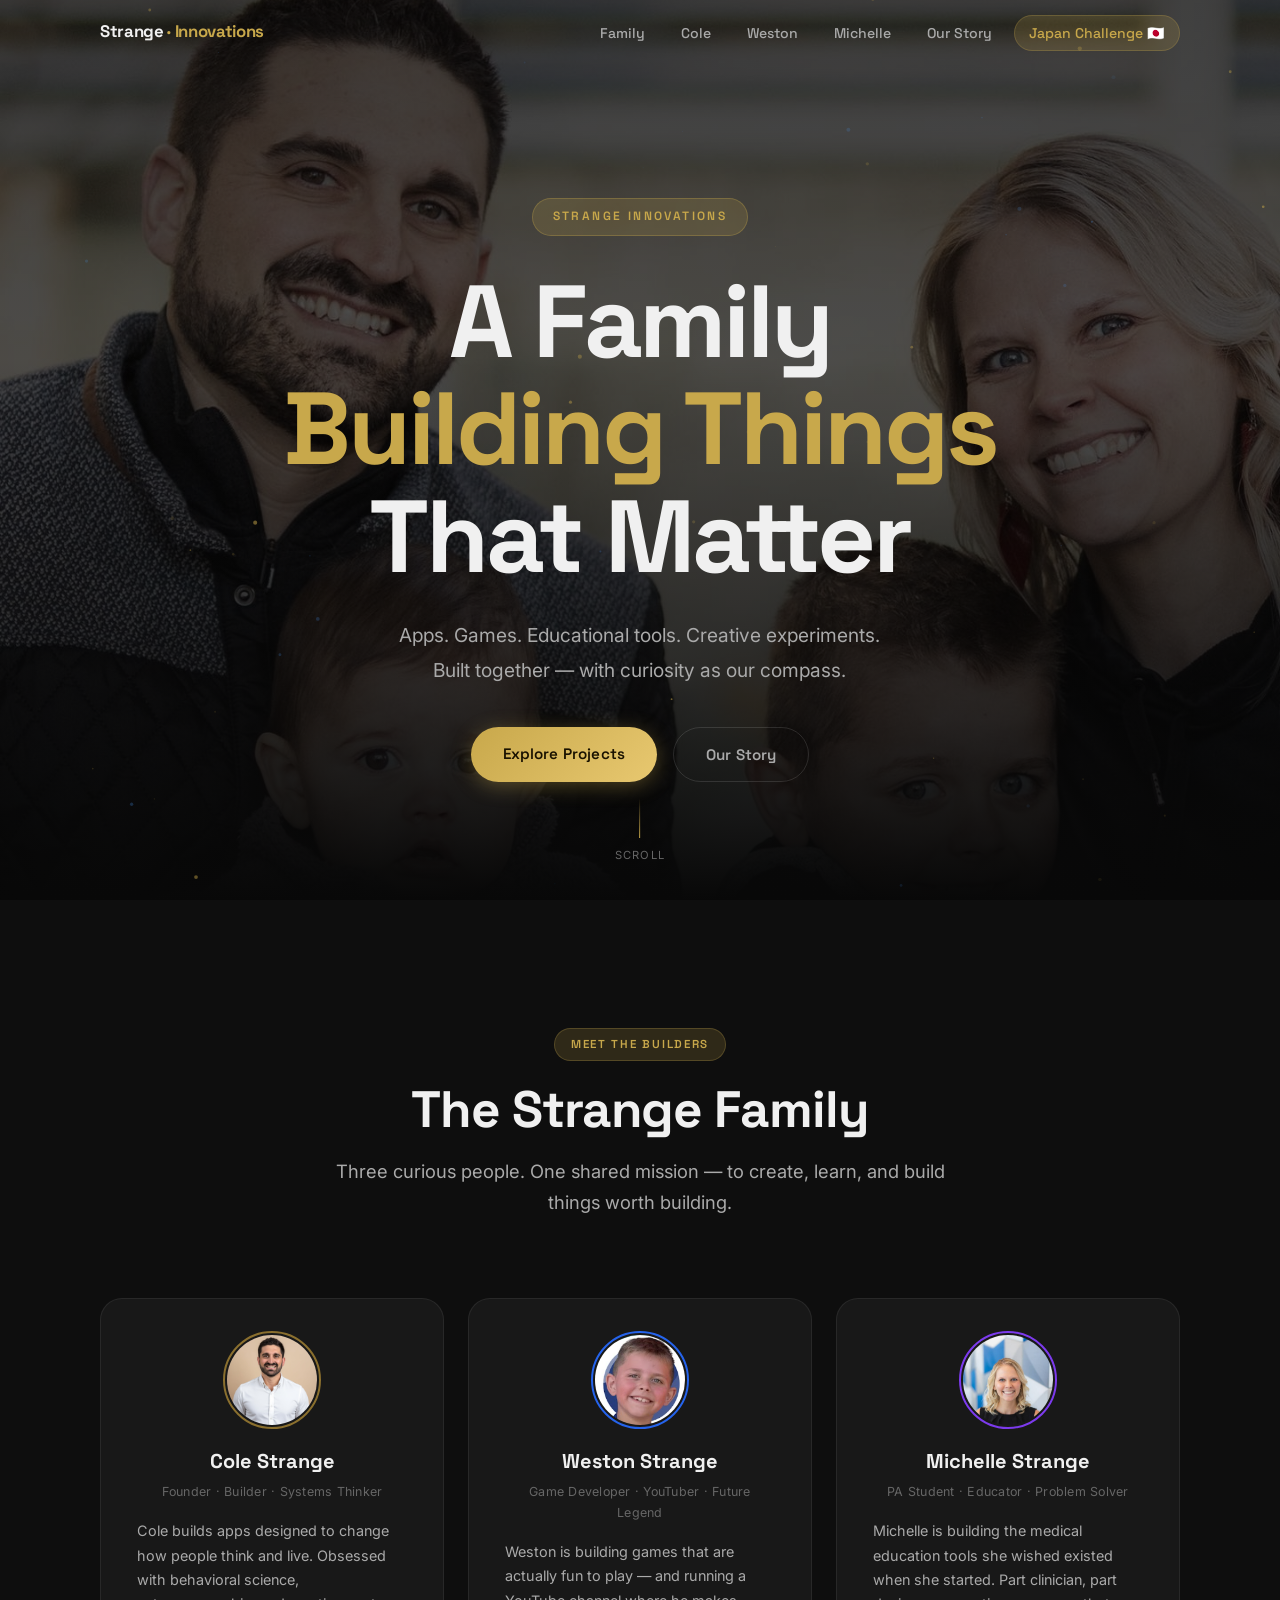
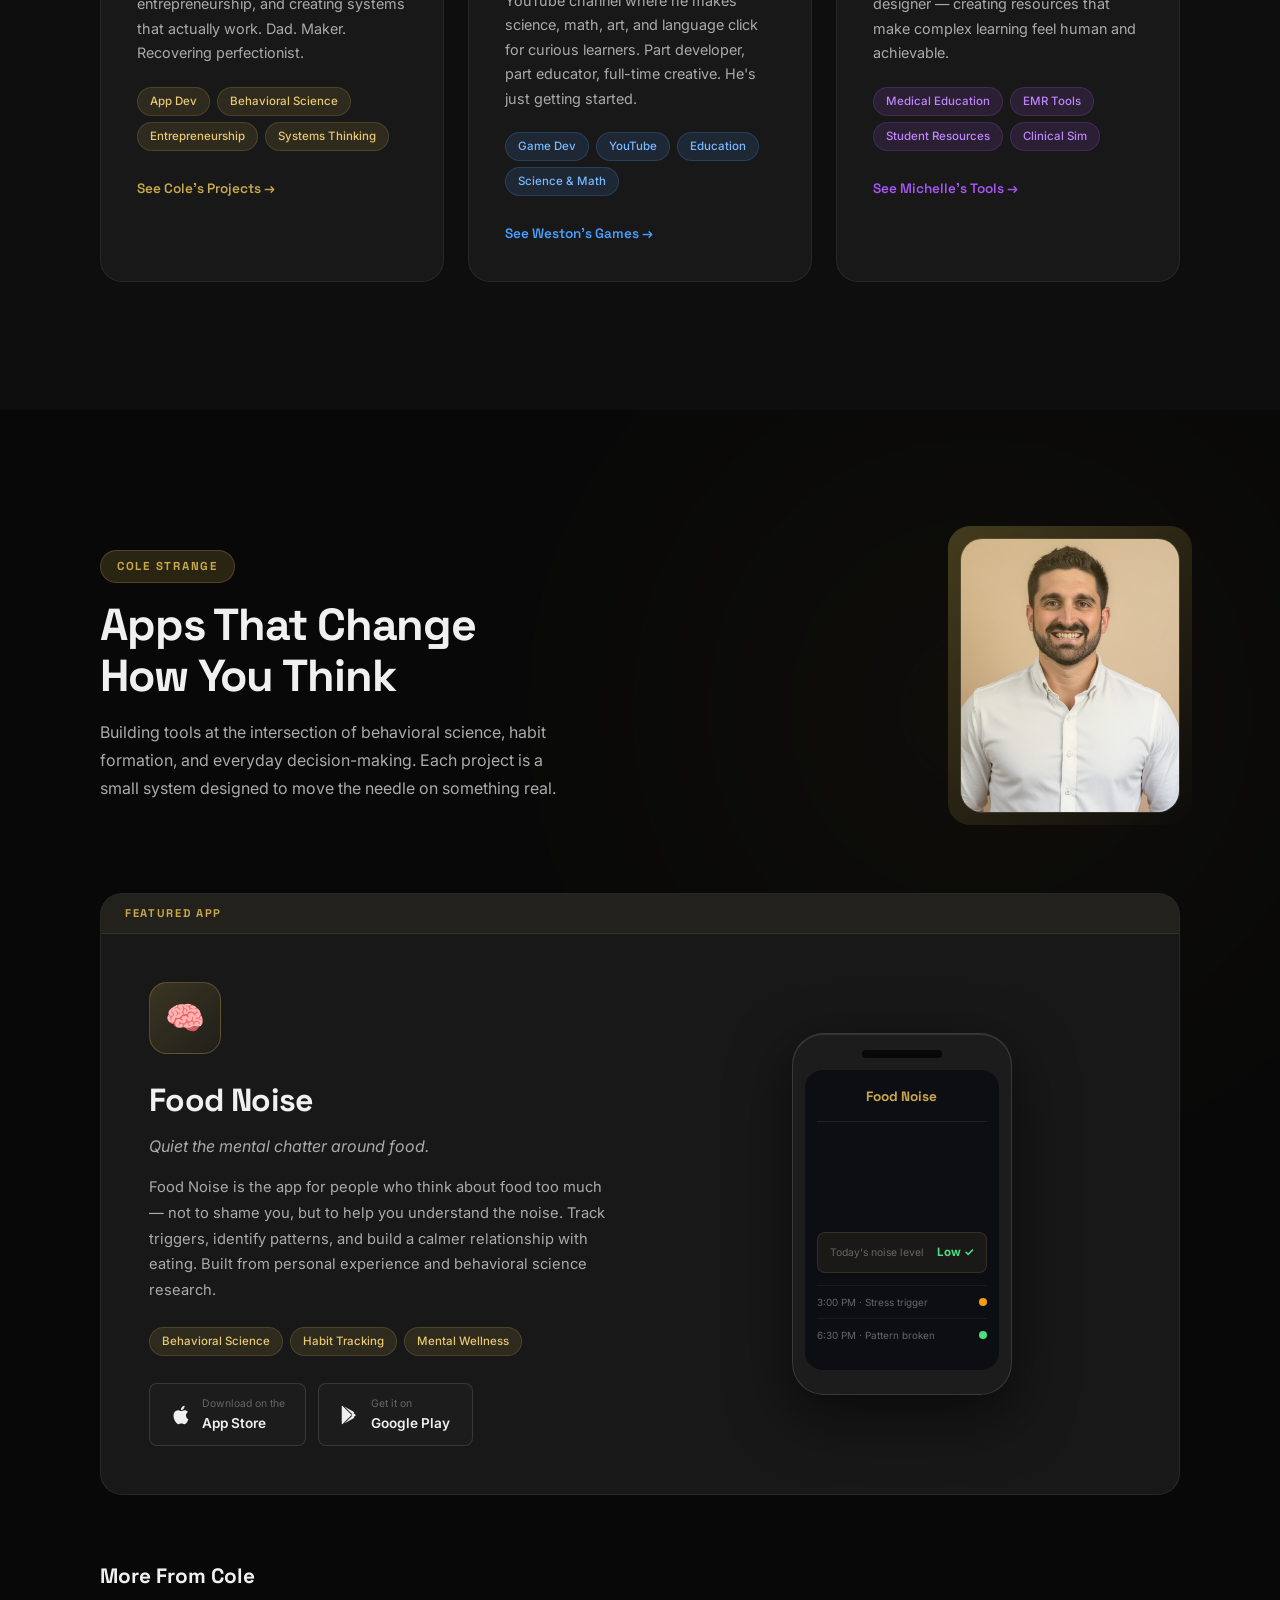
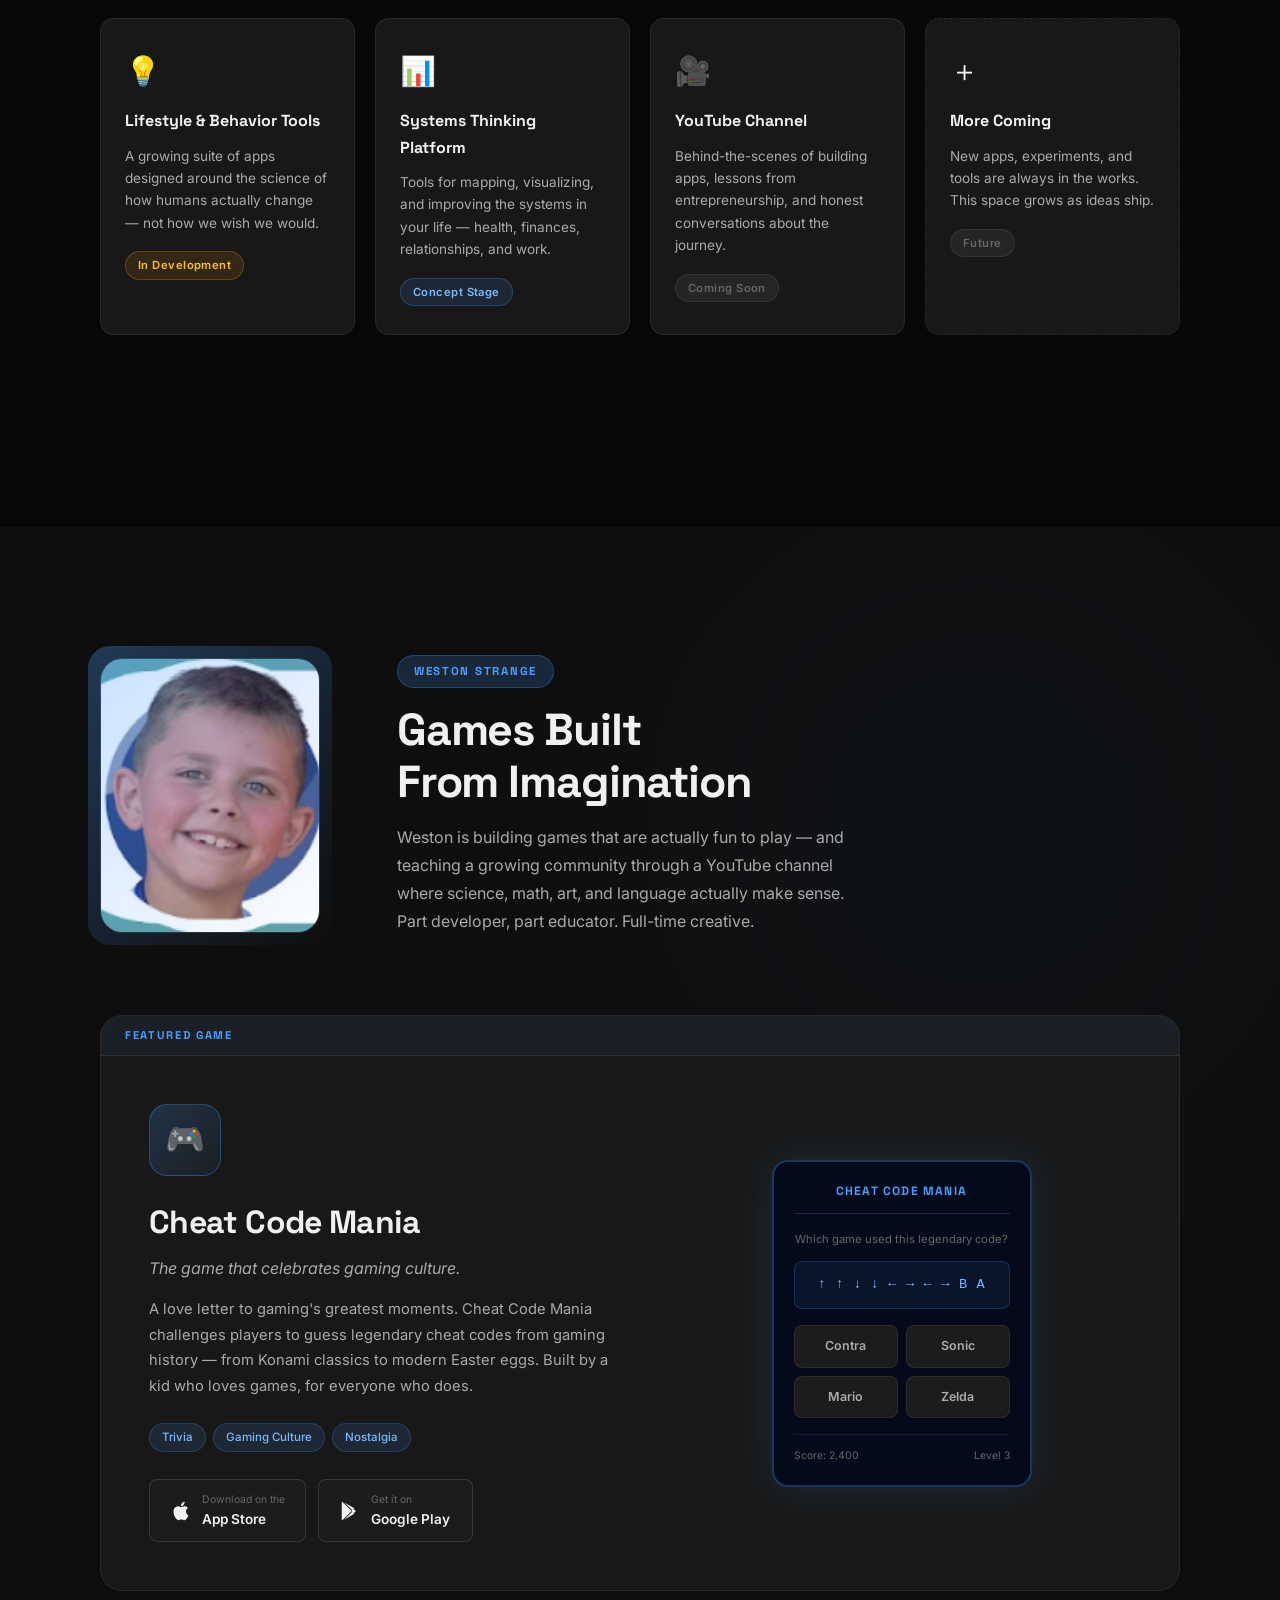
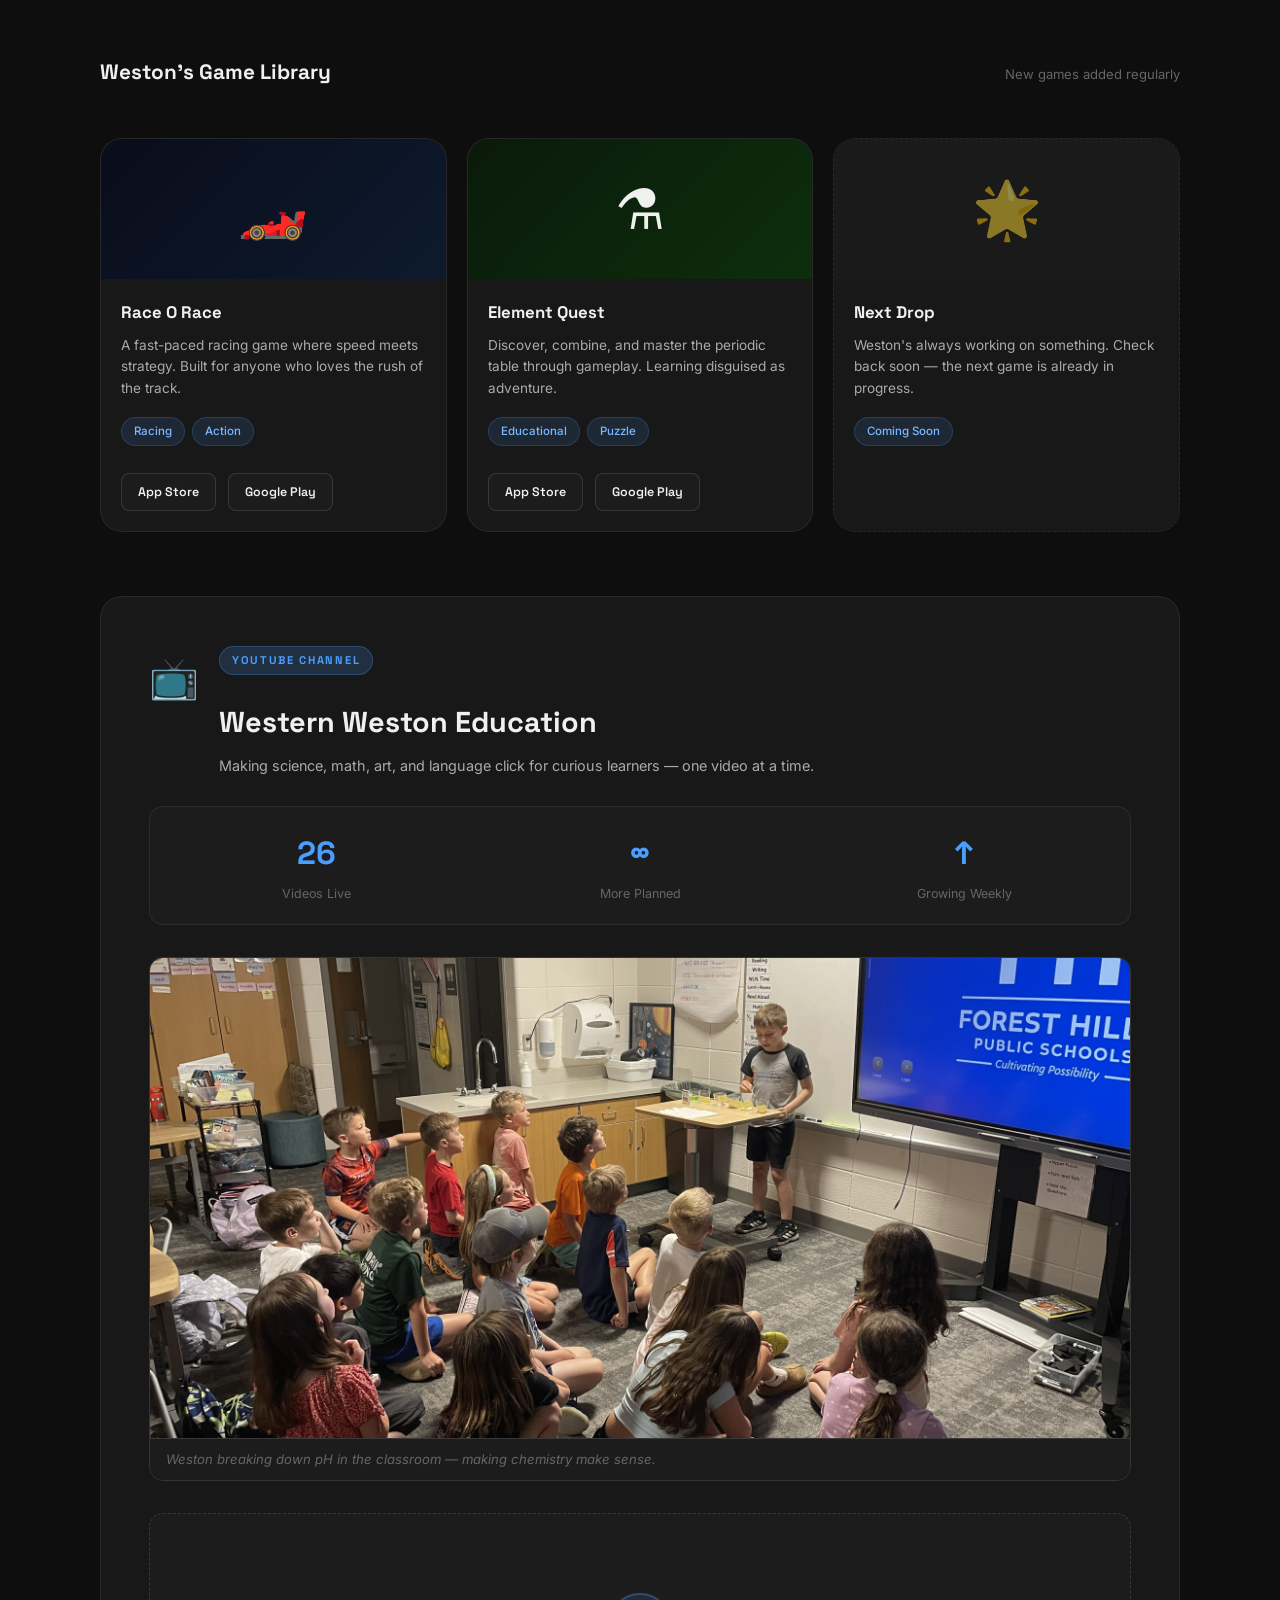
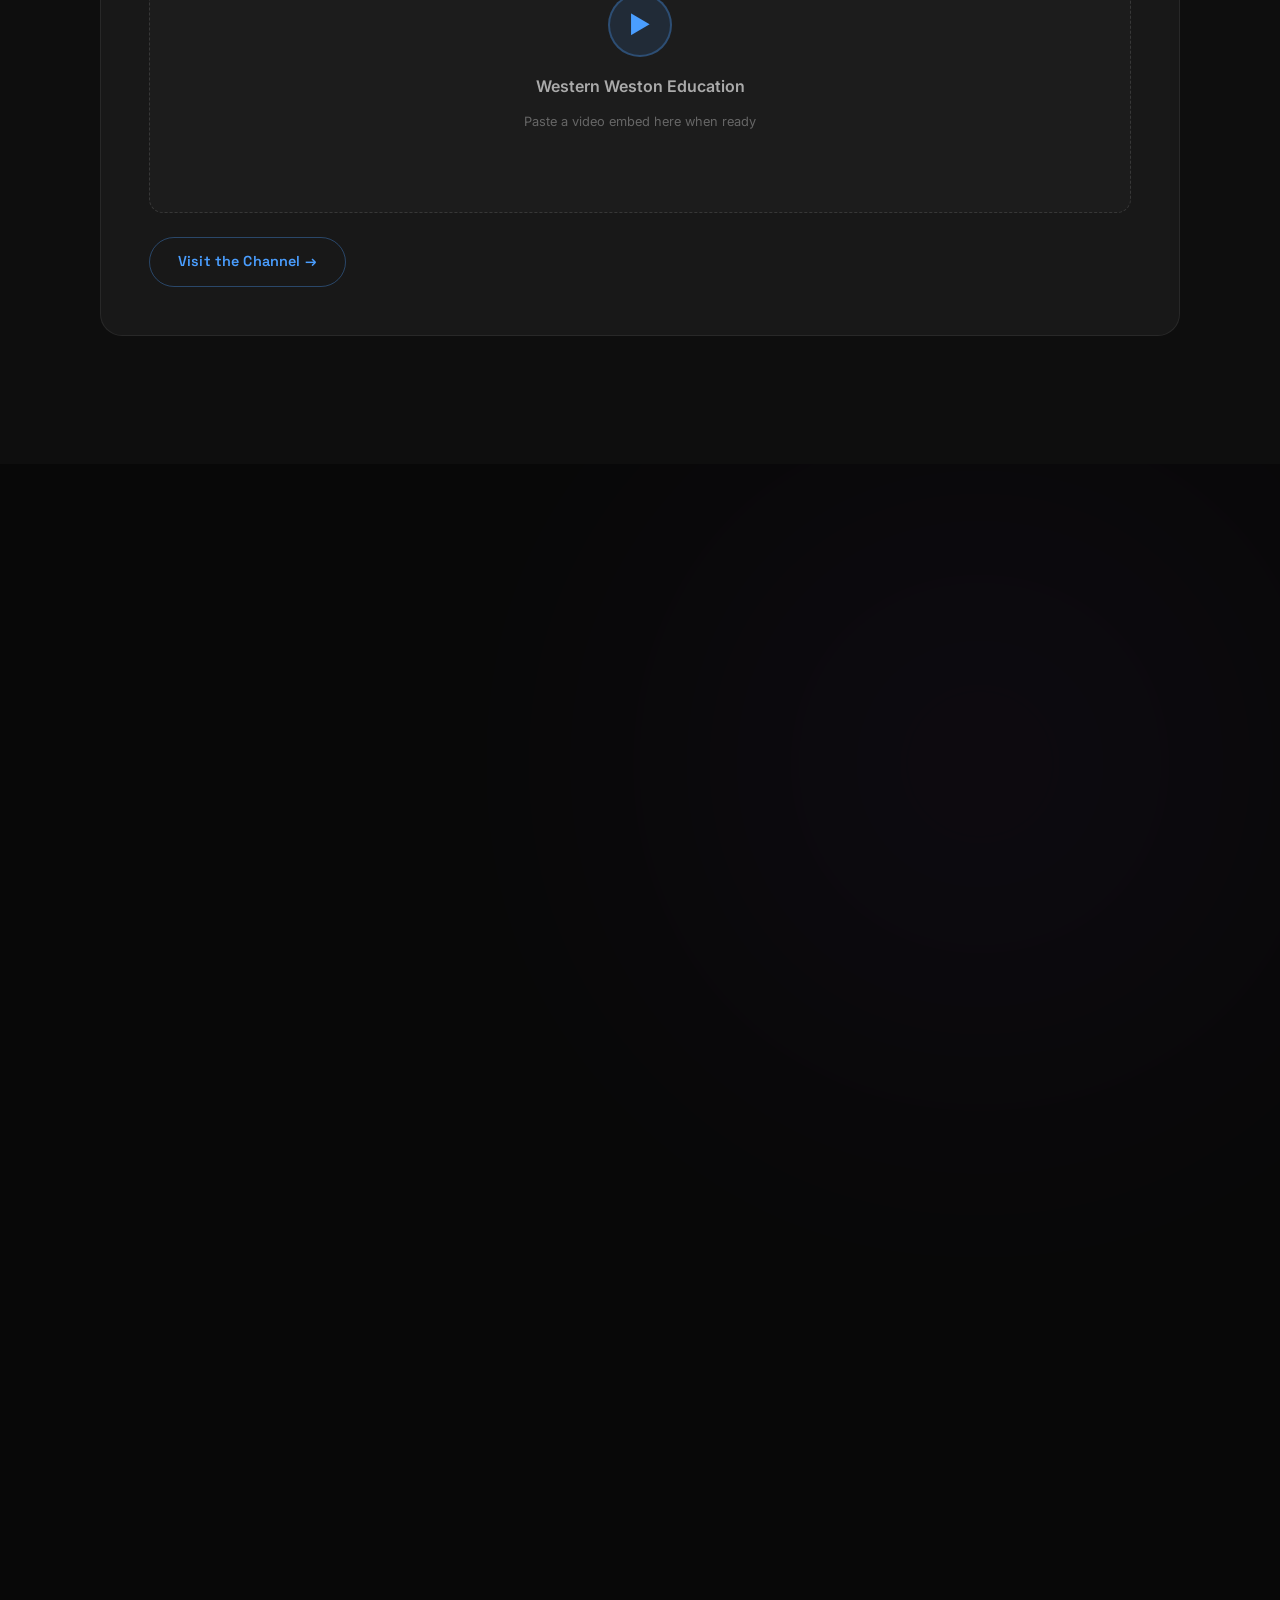
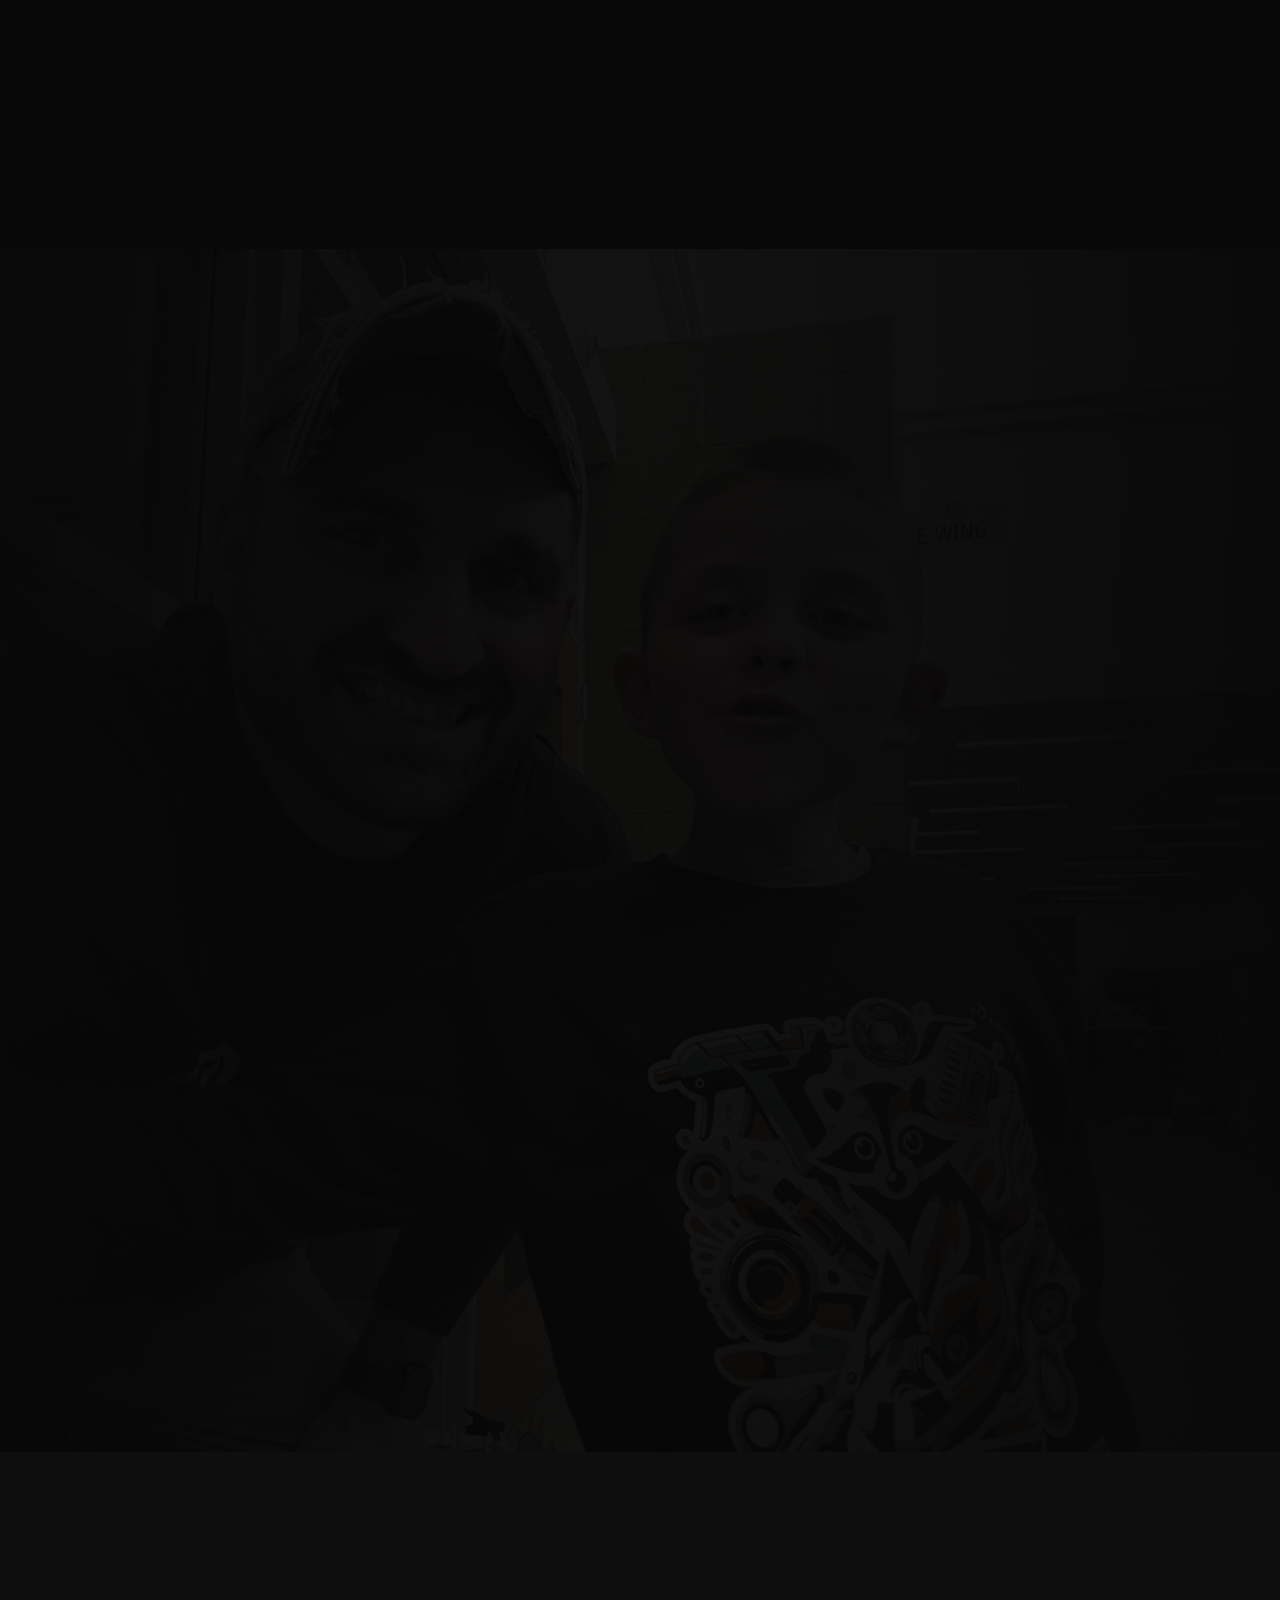
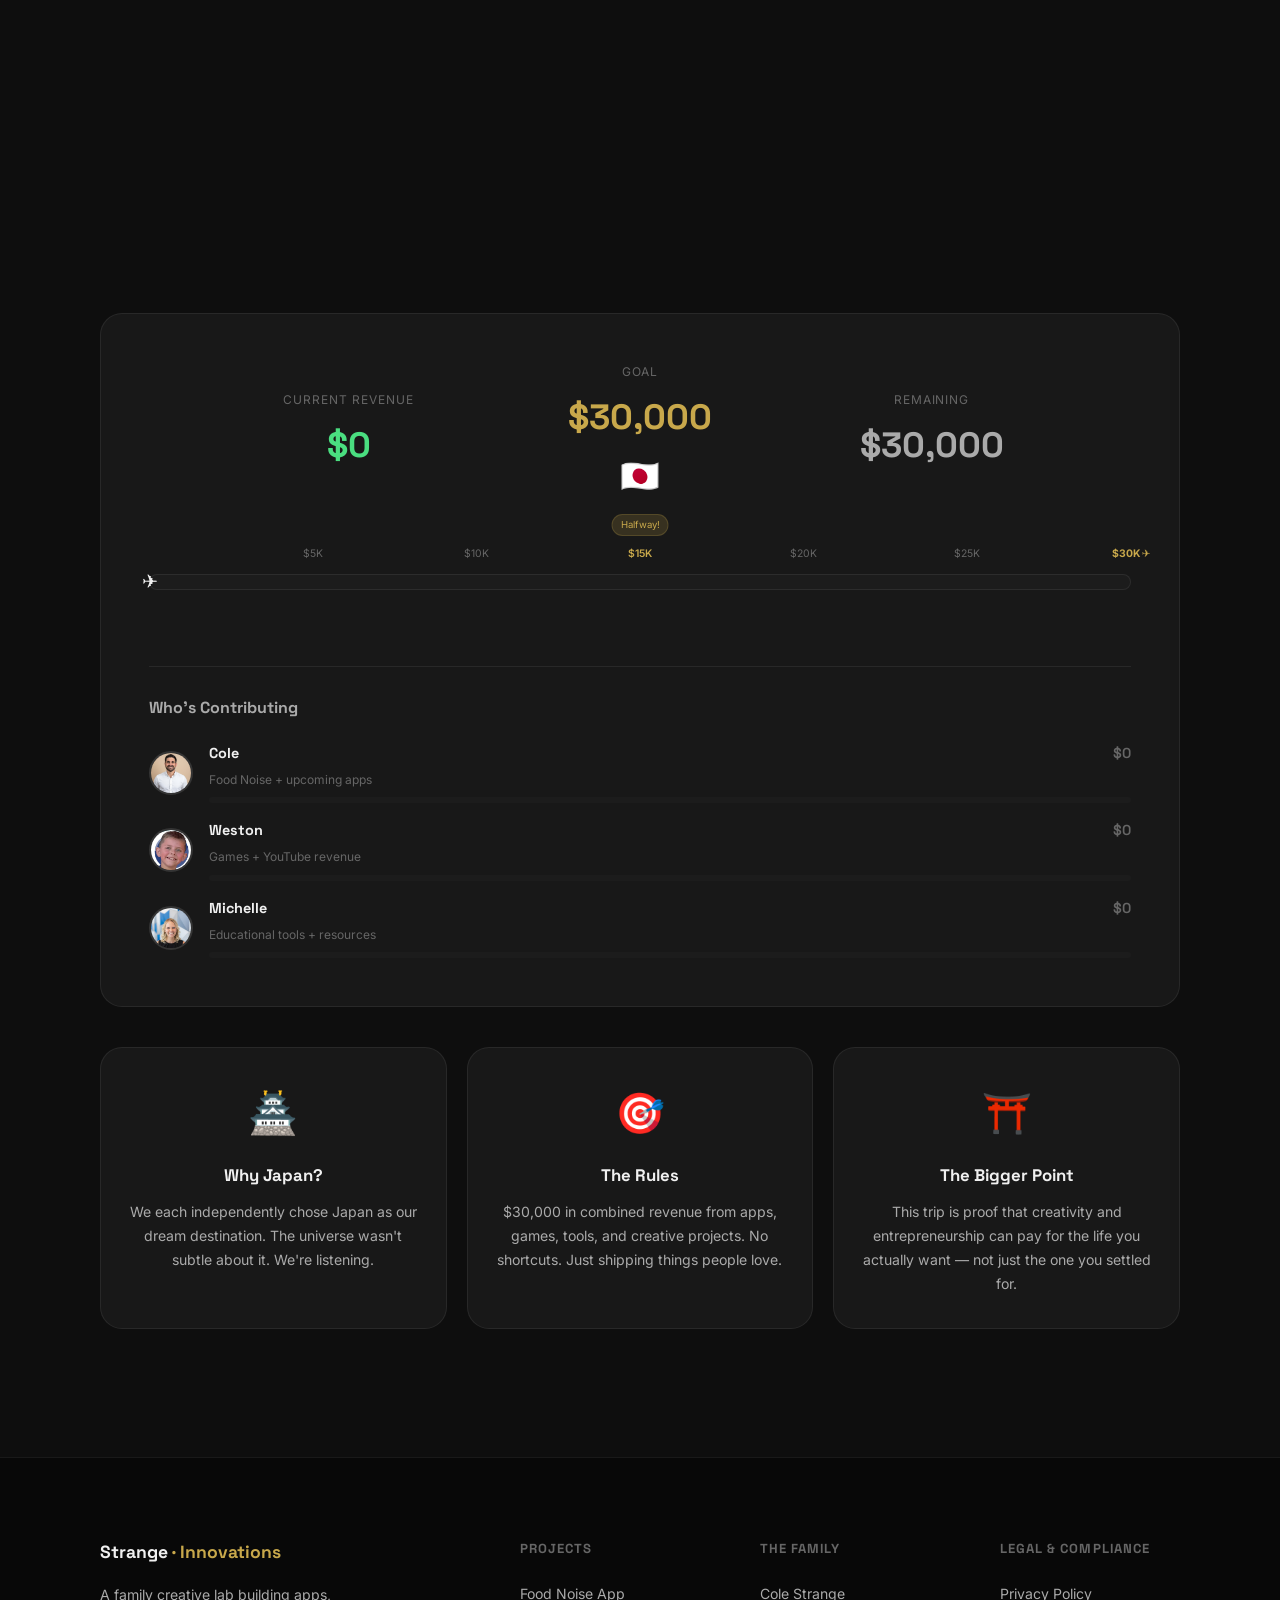
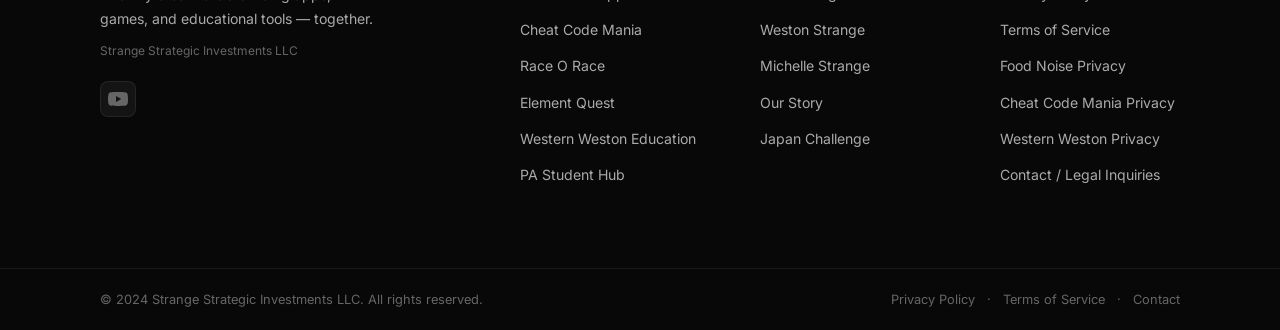
==== index.html @ c88a49dd "Initial commit - Strange Innovations website" ====
<!DOCTYPE html>
<html lang="en">
<head>
  <meta charset="UTF-8">
  <meta name="viewport" content="width=device-width, initial-scale=1.0">
  <meta name="description" content="Strange Innovations — A family creative lab building apps, games, and educational tools together. Where curiosity meets entrepreneurship.">
  <meta name="keywords" content="Strange Innovations, Strange Strategic Investments, family creative studio, Food Noise app, Cheat Code Mania, indie games, medical education">
  <meta property="og:title" content="Strange Innovations — Building Together">
  <meta property="og:description" content="A family creative lab building things that matter.">
  <meta property="og:type" content="website">
  <title>Strange Innovations — Building Together</title>
  <link rel="preconnect" href="https://fonts.googleapis.com">
  <link rel="preconnect" href="https://fonts.gstatic.com" crossorigin>
  <link href="https://fonts.googleapis.com/css2?family=Space+Grotesk:wght@300;400;500;600;700&family=Inter:wght@300;400;500;600&display=swap" rel="stylesheet">
  <link rel="stylesheet" href="css/styles.css">
</head>
<body>

  <!-- ═══════════════════════════════════ NAVIGATION ═══════════════════════════════════ -->
  <nav class="nav" id="nav">
    <div class="nav-inner">
      <a href="#" class="nav-logo">
        <span class="logo-strange">Strange</span><span class="logo-dot"> · </span><span class="logo-innovations">Innovations</span>
      </a>
      <ul class="nav-links" id="navLinks">
        <li><a href="#family">Family</a></li>
        <li><a href="#cole">Cole</a></li>
        <li><a href="#weston">Weston</a></li>
        <li><a href="#michelle">Michelle</a></li>
        <li><a href="#why">Our Story</a></li>
        <li><a href="#japan" class="nav-cta">Japan Challenge 🇯🇵</a></li>
      </ul>
      <button class="nav-hamburger" id="hamburger" aria-label="Toggle navigation">
        <span></span><span></span><span></span>
      </button>
    </div>
    <div class="nav-mobile-menu" id="mobileMenu">
      <ul>
        <li><a href="#family" class="mobile-link">The Family</a></li>
        <li><a href="#cole" class="mobile-link">Cole's Projects</a></li>
        <li><a href="#weston" class="mobile-link">Weston's Games</a></li>
        <li><a href="#michelle" class="mobile-link">Michelle's Tools</a></li>
        <li><a href="#why" class="mobile-link">Our Story</a></li>
        <li><a href="#japan" class="mobile-link mobile-link-special">Japan Challenge 🇯🇵</a></li>
      </ul>
    </div>
  </nav>

  <!-- ═══════════════════════════════════ HERO ═══════════════════════════════════ -->
  <section class="hero" id="hero">
    <canvas class="hero-canvas" id="heroCanvas"></canvas>
    <div class="hero-bg">
      <img src="Graphics/familyshot.jpg" alt="The Strange Family" class="hero-img">
      <div class="hero-overlay"></div>
    </div>
    <div class="hero-content">
      <div class="hero-badge">Strange Innovations</div>
      <h1 class="hero-headline">
        <span class="hero-line hero-line-1">A Family</span>
        <span class="hero-line hero-line-2">Building Things</span>
        <span class="hero-line hero-line-3">That Matter</span>
      </h1>
      <p class="hero-sub">
        Apps. Games. Educational tools. Creative experiments.<br>
        Built together — with curiosity as our compass.
      </p>
      <div class="hero-ctas">
        <a href="#cole" class="btn btn-gold">Explore Projects</a>
        <a href="#why" class="btn btn-ghost">Our Story</a>
      </div>
    </div>
    <div class="hero-scroll">
      <div class="scroll-line"></div>
      <span>Scroll</span>
    </div>
  </section>

  <!-- ═══════════════════════════════════ FAMILY ═══════════════════════════════════ -->
  <section class="section family-section" id="family">
    <div class="container">
      <div class="section-header reveal">
        <span class="section-tag">Meet the Builders</span>
        <h2 class="section-title">The Strange Family</h2>
        <p class="section-sub">Three curious people. One shared mission — to create, learn, and build things worth building.</p>
      </div>

      <div class="family-grid">

        <!-- Cole -->
        <div class="family-card reveal" data-accent="gold">
          <div class="family-card-glow glow-gold"></div>
          <div class="family-card-body">
            <div class="member-avatar-wrap">
              <img src="Graphics/cole_head_shot.jpeg" alt="Cole Strange" class="member-avatar">
              <div class="member-ring ring-gold"></div>
            </div>
            <h3 class="member-name">Cole Strange</h3>
            <span class="member-role">Founder · Builder · Systems Thinker</span>
            <p class="member-bio">
              Cole builds apps designed to change how people think and live. Obsessed with behavioral science,
              entrepreneurship, and creating systems that actually work. Dad. Maker. Recovering perfectionist.
            </p>
            <div class="member-tags">
              <span class="tag tag-gold">App Dev</span>
              <span class="tag tag-gold">Behavioral Science</span>
              <span class="tag tag-gold">Entrepreneurship</span>
              <span class="tag tag-gold">Systems Thinking</span>
            </div>
            <a href="#cole" class="member-link">See Cole's Projects →</a>
          </div>
        </div>

        <!-- Weston -->
        <div class="family-card reveal" data-accent="blue">
          <div class="family-card-glow glow-blue"></div>
          <div class="family-card-body">
            <div class="member-avatar-wrap">
              <img src="Graphics/Weston_head_shot.png" alt="Weston Strange" class="member-avatar">
              <div class="member-ring ring-blue"></div>
            </div>
            <h3 class="member-name">Weston Strange</h3>
            <span class="member-role">Game Developer · YouTuber · Future Legend</span>
            <p class="member-bio">
              Weston is building games that are actually fun to play — and running a YouTube channel
              where he makes science, math, art, and language click for curious learners. Part developer, part educator, full-time creative. He's just getting started.
            </p>
            <div class="member-tags">
              <span class="tag tag-blue">Game Dev</span>
              <span class="tag tag-blue">YouTube</span>
              <span class="tag tag-blue">Education</span>
              <span class="tag tag-blue">Science & Math</span>
            </div>
            <a href="#weston" class="member-link">See Weston's Games →</a>
          </div>
        </div>

        <!-- Michelle -->
        <div class="family-card reveal" data-accent="purple">
          <div class="family-card-glow glow-purple"></div>
          <div class="family-card-body">
            <div class="member-avatar-wrap">
              <img src="Graphics/michelle_headshot.jpg" alt="Michelle Strange" class="member-avatar">
              <div class="member-ring ring-purple"></div>
            </div>
            <h3 class="member-name">Michelle Strange</h3>
            <span class="member-role">PA Student · Educator · Problem Solver</span>
            <p class="member-bio">
              Michelle is building the medical education tools she wished existed when she started.
              Part clinician, part designer — creating resources that make complex learning feel human and achievable.
            </p>
            <div class="member-tags">
              <span class="tag tag-purple">Medical Education</span>
              <span class="tag tag-purple">EMR Tools</span>
              <span class="tag tag-purple">Student Resources</span>
              <span class="tag tag-purple">Clinical Sim</span>
            </div>
            <a href="#michelle" class="member-link">See Michelle's Tools →</a>
          </div>
        </div>

      </div>
    </div>
  </section>

  <!-- ═══════════════════════════════════ COLE ═══════════════════════════════════ -->
  <section class="section creator-section" id="cole">
    <div class="creator-bg-accent accent-gold"></div>
    <div class="container">

      <div class="creator-intro">
        <div class="creator-intro-text reveal">
          <span class="creator-tag ctag-gold">Cole Strange</span>
          <h2 class="creator-title">Apps That Change<br>How You Think</h2>
          <p class="creator-desc">
            Building tools at the intersection of behavioral science, habit formation, and everyday decision-making.
            Each project is a small system designed to move the needle on something real.
          </p>
        </div>
        <div class="creator-intro-photo reveal">
          <div class="creator-photo-frame frame-gold">
            <img src="Graphics/cole_head_shot.jpeg" alt="Cole Strange" class="creator-photo-img">
          </div>
        </div>
      </div>

      <!-- Featured: Food Noise -->
      <div class="featured-app reveal">
        <div class="featured-app-label label-gold">Featured App</div>
        <div class="featured-app-inner">
          <div class="featured-app-info">
            <div class="app-icon food-noise-icon">
              <span>🧠</span>
            </div>
            <h3 class="featured-app-name">Food Noise</h3>
            <p class="featured-app-tagline">Quiet the mental chatter around food.</p>
            <p class="featured-app-desc">
              Food Noise is the app for people who think about food too much — not to shame you,
              but to help you understand the noise. Track triggers, identify patterns, and build
              a calmer relationship with eating. Built from personal experience and behavioral science research.
            </p>
            <div class="featured-app-tags">
              <span class="tag tag-gold">Behavioral Science</span>
              <span class="tag tag-gold">Habit Tracking</span>
              <span class="tag tag-gold">Mental Wellness</span>
            </div>
            <div class="store-buttons">
              <a href="#" class="store-btn">
                <svg class="store-icon" viewBox="0 0 24 24" fill="currentColor"><path d="M18.71 19.5c-.83 1.24-1.71 2.45-3.05 2.47-1.34.03-1.77-.79-3.29-.79-1.53 0-2 .77-3.27.82-1.31.05-2.3-1.32-3.14-2.53C4.25 17 2.94 12.45 4.7 9.39c.87-1.52 2.43-2.48 4.12-2.51 1.28-.02 2.5.87 3.29.87.78 0 2.26-1.07 3.8-.91.65.03 2.47.26 3.64 1.98-.09.06-2.17 1.28-2.15 3.81.03 3.02 2.65 4.03 2.68 4.04-.03.07-.42 1.44-1.38 2.83M13 3.5c.73-.83 1.94-1.46 2.94-1.5.13 1.17-.34 2.35-1.04 3.19-.69.85-1.83 1.51-2.95 1.42-.15-1.15.41-2.35 1.05-3.11z"/></svg>
                <div class="store-btn-text">
                  <small>Download on the</small>
                  <strong>App Store</strong>
                </div>
              </a>
              <a href="#" class="store-btn">
                <svg class="store-icon" viewBox="0 0 24 24" fill="currentColor"><path d="M3.609 1.814L13.792 12 3.61 22.186a.996.996 0 0 1-.61-.92V2.734a1 1 0 0 1 .609-.92zm10.89 10.893l2.302 2.302-10.937 6.333 8.635-8.635zm3.199-1.303c.09.051.162.12.22.2a1 1 0 0 1 0 1.192.999.999 0 0 1-.22.2l-2.02 1.167L13.5 12l2.178-2.178 2.02 1.582zM5.864 2.658L16.8 8.99l-2.302 2.302-8.635-8.634z"/></svg>
                <div class="store-btn-text">
                  <small>Get it on</small>
                  <strong>Google Play</strong>
                </div>
              </a>
            </div>
          </div>
          <div class="featured-app-visual">
            <div class="phone-mockup">
              <div class="phone-frame">
                <div class="phone-notch"></div>
                <div class="phone-screen">
                  <div class="mock-app-header">Food Noise</div>
                  <div class="mock-chart">
                    <div class="mock-bar" style="--h:55%"></div>
                    <div class="mock-bar" style="--h:80%"></div>
                    <div class="mock-bar" style="--h:40%"></div>
                    <div class="mock-bar" style="--h:90%"></div>
                    <div class="mock-bar" style="--h:60%"></div>
                    <div class="mock-bar" style="--h:75%"></div>
                    <div class="mock-bar" style="--h:35%"></div>
                  </div>
                  <div class="mock-insight">
                    <span class="mock-insight-label">Today's noise level</span>
                    <span class="mock-insight-val">Low ✓</span>
                  </div>
                  <div class="mock-log-item">
                    <span>3:00 PM · Stress trigger</span>
                    <span class="mock-dot dot-amber"></span>
                  </div>
                  <div class="mock-log-item">
                    <span>6:30 PM · Pattern broken</span>
                    <span class="mock-dot dot-green"></span>
                  </div>
                </div>
              </div>
            </div>
          </div>
        </div>
      </div>

      <!-- Cole Project Grid -->
      <h3 class="projects-subtitle">More From Cole</h3>
      <div class="projects-grid">
        <div class="project-card reveal">
          <div class="project-card-icon">💡</div>
          <h4>Lifestyle & Behavior Tools</h4>
          <p>A growing suite of apps designed around the science of how humans actually change — not how we wish we would.</p>
          <span class="status-pill pill-amber">In Development</span>
        </div>
        <div class="project-card reveal">
          <div class="project-card-icon">📊</div>
          <h4>Systems Thinking Platform</h4>
          <p>Tools for mapping, visualizing, and improving the systems in your life — health, finances, relationships, and work.</p>
          <span class="status-pill pill-blue">Concept Stage</span>
        </div>
        <div class="project-card reveal">
          <div class="project-card-icon">🎥</div>
          <h4>YouTube Channel</h4>
          <p>Behind-the-scenes of building apps, lessons from entrepreneurship, and honest conversations about the journey.</p>
          <span class="status-pill pill-gray">Coming Soon</span>
        </div>
        <div class="project-card project-card-placeholder reveal">
          <div class="project-card-icon">＋</div>
          <h4>More Coming</h4>
          <p>New apps, experiments, and tools are always in the works. This space grows as ideas ship.</p>
          <span class="status-pill pill-gray">Future</span>
        </div>
      </div>

    </div>
  </section>

  <!-- ═══════════════════════════════════ WESTON ═══════════════════════════════════ -->
  <section class="section creator-section weston-section" id="weston">
    <div class="creator-bg-accent accent-blue"></div>
    <div class="container">

      <div class="creator-intro creator-intro-reversed">
        <div class="creator-intro-photo reveal">
          <div class="creator-photo-frame frame-blue">
            <img src="Graphics/Weston_head_shot.png" alt="Weston Strange" class="creator-photo-img">
          </div>
        </div>
        <div class="creator-intro-text reveal">
          <span class="creator-tag ctag-blue">Weston Strange</span>
          <h2 class="creator-title">Games Built<br>From Imagination</h2>
          <p class="creator-desc">
            Weston is building games that are actually fun to play — and teaching a growing
            community through a YouTube channel where science, math, art, and language actually make sense. Part developer, part educator. Full-time creative.
          </p>
        </div>
      </div>

      <!-- Featured: Cheat Code Mania -->
      <div class="featured-app reveal featured-app-blue">
        <div class="featured-app-label label-blue">Featured Game</div>
        <div class="featured-app-inner">
          <div class="featured-app-info">
            <div class="app-icon game-icon">
              <span>🎮</span>
            </div>
            <h3 class="featured-app-name">Cheat Code Mania</h3>
            <p class="featured-app-tagline">The game that celebrates gaming culture.</p>
            <p class="featured-app-desc">
              A love letter to gaming's greatest moments. Cheat Code Mania challenges players
              to guess legendary cheat codes from gaming history — from Konami classics to modern
              Easter eggs. Built by a kid who loves games, for everyone who does.
            </p>
            <div class="featured-app-tags">
              <span class="tag tag-blue">Trivia</span>
              <span class="tag tag-blue">Gaming Culture</span>
              <span class="tag tag-blue">Nostalgia</span>
            </div>
            <div class="store-buttons">
              <a href="#" class="store-btn store-btn-blue">
                <svg class="store-icon" viewBox="0 0 24 24" fill="currentColor"><path d="M18.71 19.5c-.83 1.24-1.71 2.45-3.05 2.47-1.34.03-1.77-.79-3.29-.79-1.53 0-2 .77-3.27.82-1.31.05-2.3-1.32-3.14-2.53C4.25 17 2.94 12.45 4.7 9.39c.87-1.52 2.43-2.48 4.12-2.51 1.28-.02 2.5.87 3.29.87.78 0 2.26-1.07 3.8-.91.65.03 2.47.26 3.64 1.98-.09.06-2.17 1.28-2.15 3.81.03 3.02 2.65 4.03 2.68 4.04-.03.07-.42 1.44-1.38 2.83M13 3.5c.73-.83 1.94-1.46 2.94-1.5.13 1.17-.34 2.35-1.04 3.19-.69.85-1.83 1.51-2.95 1.42-.15-1.15.41-2.35 1.05-3.11z"/></svg>
                <div class="store-btn-text">
                  <small>Download on the</small>
                  <strong>App Store</strong>
                </div>
              </a>
              <a href="#" class="store-btn store-btn-blue">
                <svg class="store-icon" viewBox="0 0 24 24" fill="currentColor"><path d="M3.609 1.814L13.792 12 3.61 22.186a.996.996 0 0 1-.61-.92V2.734a1 1 0 0 1 .609-.92zm10.89 10.893l2.302 2.302-10.937 6.333 8.635-8.635zm3.199-1.303c.09.051.162.12.22.2a1 1 0 0 1 0 1.192.999.999 0 0 1-.22.2l-2.02 1.167L13.5 12l2.178-2.178 2.02 1.582zM5.864 2.658L16.8 8.99l-2.302 2.302-8.635-8.634z"/></svg>
                <div class="store-btn-text">
                  <small>Get it on</small>
                  <strong>Google Play</strong>
                </div>
              </a>
            </div>
          </div>
          <div class="featured-app-visual">
            <div class="game-mockup">
              <div class="game-screen">
                <div class="game-title-bar">CHEAT CODE MANIA</div>
                <div class="game-question-area">
                  <p class="game-prompt">Which game used this legendary code?</p>
                  <div class="cheat-code-display">↑ ↑ ↓ ↓ ← → ← → B A</div>
                </div>
                <div class="game-options-grid">
                  <div class="game-option">Contra</div>
                  <div class="game-option">Sonic</div>
                  <div class="game-option">Mario</div>
                  <div class="game-option">Zelda</div>
                </div>
                <div class="game-score-bar">
                  <span>Score: 2,400</span>
                  <span>Level 3</span>
                </div>
              </div>
            </div>
          </div>
        </div>
      </div>

      <!-- Games Library -->
      <div class="projects-header-row">
        <h3 class="projects-subtitle">Weston's Game Library</h3>
        <span class="projects-note">New games added regularly</span>
      </div>
      <div class="games-grid">
        <div class="game-card reveal">
          <div class="game-thumb game-thumb-race">🏎️</div>
          <div class="game-card-info">
            <h4>Race O Race</h4>
            <p>A fast-paced racing game where speed meets strategy. Built for anyone who loves the rush of the track.</p>
            <div class="game-tags">
              <span class="tag tag-blue">Racing</span>
              <span class="tag tag-blue">Action</span>
            </div>
            <div class="store-buttons store-buttons-sm">
              <a href="#" class="store-btn store-btn-sm store-btn-blue">App Store</a>
              <a href="#" class="store-btn store-btn-sm store-btn-blue">Google Play</a>
            </div>
          </div>
        </div>
        <div class="game-card reveal">
          <div class="game-thumb game-thumb-element">⚗️</div>
          <div class="game-card-info">
            <h4>Element Quest</h4>
            <p>Discover, combine, and master the periodic table through gameplay. Learning disguised as adventure.</p>
            <div class="game-tags">
              <span class="tag tag-blue">Educational</span>
              <span class="tag tag-blue">Puzzle</span>
            </div>
            <div class="store-buttons store-buttons-sm">
              <a href="#" class="store-btn store-btn-sm store-btn-blue">App Store</a>
              <a href="#" class="store-btn store-btn-sm store-btn-blue">Google Play</a>
            </div>
          </div>
        </div>
        <div class="game-card game-card-next reveal">
          <div class="game-thumb game-thumb-next">🌟</div>
          <div class="game-card-info">
            <h4>Next Drop</h4>
            <p>Weston's always working on something. Check back soon — the next game is already in progress.</p>
            <div class="game-tags">
              <span class="tag tag-blue">Coming Soon</span>
            </div>
          </div>
        </div>
      </div>

      <!-- Western Weston Education -->
      <div class="sub-brand reveal" id="western-weston">
        <div class="sub-brand-header">
          <div class="sub-brand-icon">📺</div>
          <div>
            <span class="creator-tag ctag-blue" style="font-size:0.7rem; padding:4px 12px;">YouTube Channel</span>
            <h3 class="sub-brand-title">Western Weston Education</h3>
            <p class="sub-brand-desc">Making science, math, art, and language click for curious learners — one video at a time.</p>
          </div>
        </div>
        <div class="yt-stats">
          <div class="yt-stat">
            <span class="yt-stat-num">26</span>
            <span class="yt-stat-label">Videos Live</span>
          </div>
          <div class="yt-stat">
            <span class="yt-stat-num">∞</span>
            <span class="yt-stat-label">More Planned</span>
          </div>
          <div class="yt-stat">
            <span class="yt-stat-num">↑</span>
            <span class="yt-stat-label">Growing Weekly</span>
          </div>
        </div>
        <div class="classroom-photo-wrap">
          <img src="Graphics/Weston classroom.JPG" alt="Weston teaching a class about pH" class="classroom-photo">
          <p class="classroom-caption">Weston breaking down pH in the classroom — making chemistry make sense.</p>
        </div>
        <div class="yt-embed-placeholder">
          <!-- To embed a specific video: replace the div below with a YouTube iframe -->
          <!-- Example: <iframe width="100%" height="400" src="https://www.youtube.com/embed/VIDEO_ID" frameborder="0" allowfullscreen></iframe> -->
          <div class="yt-placeholder-inner">
            <div class="yt-play-circle">▶</div>
            <p>Western Weston Education</p>
            <span>Paste a video embed here when ready</span>
          </div>
        </div>
        <a href="https://www.youtube.com/@WesternWestonEducation" target="_blank" rel="noopener" class="btn btn-blue-outline" style="margin-top:1.5rem; display:inline-block;">Visit the Channel →</a>
      </div>

    </div>
  </section>

  <!-- ═══════════════════════════════════ MICHELLE ═══════════════════════════════════ -->
  <section class="section creator-section michelle-section" id="michelle">
    <div class="creator-bg-accent accent-purple"></div>
    <div class="container">

      <div class="creator-intro">
        <div class="creator-intro-text reveal">
          <span class="creator-tag ctag-purple">Michelle Strange</span>
          <h2 class="creator-title">Medical Education<br>That Actually Helps</h2>
          <p class="creator-desc">
            Building the tools, guides, and resources that PA students and medical learners
            actually need — designed from the inside of the experience, not outside of it.
          </p>
        </div>
        <div class="creator-intro-photo reveal">
          <div class="creator-photo-frame frame-purple">
            <img src="Graphics/michelle_activeshot.jpg" alt="Michelle Strange" class="creator-photo-img">
          </div>
        </div>
      </div>

      <!-- Dashboard Toolkit -->
      <div class="featured-app reveal featured-app-purple">
        <div class="featured-app-label label-purple">Student Toolkit</div>
        <div class="dashboard-preview">
          <div class="dashboard-top">
            <div>
              <h3 class="dashboard-title">PA Student Hub</h3>
              <p class="dashboard-sub">Your clinical education, organized.</p>
            </div>
            <span class="status-pill pill-green">Active Development</span>
          </div>
          <div class="dashboard-grid">
            <div class="dash-tool dash-tool-featured reveal">
              <div class="dash-tool-icon">📋</div>
              <h4>Case Presentation Builder</h4>
              <p>Structured templates for presenting complex clinical cases clearly and confidently.</p>
              <span class="status-pill pill-amber">In Development</span>
            </div>
            <div class="dash-tool reveal">
              <div class="dash-tool-icon">🏥</div>
              <h4>EMR Simulation Guide</h4>
              <p>Navigate electronic medical records like a pro from day one on rotation.</p>
              <span class="status-pill pill-amber">In Development</span>
            </div>
            <div class="dash-tool reveal">
              <div class="dash-tool-icon">📖</div>
              <h4>Student Survival Guide</h4>
              <p>The honest guide nobody gives you — from first week chaos to clinical mastery.</p>
              <span class="status-pill pill-blue">Coming Soon</span>
            </div>
            <div class="dash-tool reveal">
              <div class="dash-tool-icon">🗂️</div>
              <h4>Study Organization System</h4>
              <p>A battle-tested framework for keeping your studies, rotations, and life in order.</p>
              <span class="status-pill pill-blue">Coming Soon</span>
            </div>
            <div class="dash-tool reveal">
              <div class="dash-tool-icon">💉</div>
              <h4>Clinical Skills Reference</h4>
              <p>Quick-access guides for procedures, assessments, and clinical decision-making.</p>
              <span class="status-pill pill-gray">Planning</span>
            </div>
            <div class="dash-tool dash-tool-add reveal">
              <div class="dash-tool-icon">＋</div>
              <h4>More Tools Coming</h4>
              <p>New resources added as Michelle identifies gaps in what currently exists for students.</p>
              <span class="status-pill pill-gray">Future</span>
            </div>
          </div>
        </div>
      </div>

    </div>
  </section>

  <!-- ═══════════════════════════════════ WHY ═══════════════════════════════════ -->
  <section class="why-section" id="why">
    <div class="why-bg">
      <img src="Graphics/cole_weston_activeshot.jpg" alt="Cole and Weston" class="why-bg-img">
      <div class="why-overlay"></div>
    </div>
    <div class="container why-container">
      <div class="section-header reveal">
        <span class="section-tag">Our Story</span>
        <h2 class="section-title">Why We Build Things</h2>
      </div>
      <div class="why-grid">
        <div class="why-card reveal">
          <div class="why-num">01</div>
          <h3>We chose alignment over autopilot.</h3>
          <p>
            After years in environments that slowly drained the joy from work, we made a decision —
            not to quit and figure it out later, but to build the alternative while we still could.
            Leaving wasn't the end. It was the beginning.
          </p>
        </div>
        <div class="why-card reveal">
          <div class="why-num">02</div>
          <h3>We want to model it, not just say it.</h3>
          <p>
            We tell our kids to pursue meaningful work. To follow curiosity. To not settle.
            But children don't hear what you say — they watch what you do.
            This is us doing it.
          </p>
        </div>
        <div class="why-card reveal">
          <div class="why-num">03</div>
          <h3>Building beats consuming.</h3>
          <p>
            There's something that happens when you stop watching things and start making them.
            You get better at thinking. You get better at failing. You get better at trying again.
            We build because building changes you.
          </p>
        </div>
        <div class="why-card reveal">
          <div class="why-num">04</div>
          <h3>Entrepreneurship is identity work.</h3>
          <p>
            Creating something isn't just about money. It's about proving to yourself that you can bring
            something from nothing — that your ideas have value, that your work matters, and that you
            don't have to fit someone else's mold to succeed.
          </p>
        </div>
      </div>
      <blockquote class="why-quote reveal">
        "If you want your children to pursue meaningful work,<br>
        you have to be willing to pursue it yourself."
      </blockquote>
    </div>
  </section>

  <!-- ═══════════════════════════════════ JAPAN ═══════════════════════════════════ -->
  <section class="section japan-section" id="japan">
    <div class="container">
      <div class="section-header reveal">
        <span class="section-tag japan-tag">Family Challenge</span>
        <h2 class="section-title">The Japan Mission 🇯🇵</h2>
        <p class="section-sub">
          We made a deal. If our apps, games, and projects collectively hit <strong>$30,000</strong> in revenue,
          the whole family goes to Japan. The twist? We each picked Japan independently.
          <br><em>The destination chose us.</em>
        </p>
      </div>

      <!-- Main Tracker -->
      <div class="japan-tracker reveal">

        <div class="tracker-stats">
          <div class="tracker-stat">
            <span class="tstat-label">Current Revenue</span>
            <!-- UPDATE THIS VALUE as you earn money -->
            <span class="tstat-value tstat-current" id="currentRevenue">$0</span>
          </div>
          <div class="tracker-stat tracker-stat-goal">
            <span class="tstat-label">Goal</span>
            <span class="tstat-value tstat-goal">$30,000</span>
            <span class="tstat-emoji">🇯🇵</span>
          </div>
          <div class="tracker-stat">
            <span class="tstat-label">Remaining</span>
            <span class="tstat-value tstat-remaining" id="remainingRevenue">$30,000</span>
          </div>
        </div>

        <div class="progress-area">
          <div class="milestones">
            <div class="ms-point" style="left:16.67%"><span>$5K</span></div>
            <div class="ms-point" style="left:33.33%"><span>$10K</span></div>
            <div class="ms-point ms-half" style="left:50%"><span>$15K</span><div class="ms-half-label">Halfway!</div></div>
            <div class="ms-point" style="left:66.67%"><span>$20K</span></div>
            <div class="ms-point" style="left:83.33%"><span>$25K</span></div>
            <div class="ms-point ms-final" style="left:100%"><span>$30K ✈️</span></div>
          </div>
          <div class="progress-track">
            <!-- UPDATE data-percent to reflect current progress (0-100) -->
            <div class="progress-fill" id="progressFill" data-percent="0" style="width:0%">
              <div class="progress-shine"></div>
            </div>
            <div class="progress-plane" id="progressPlane" style="left:0%">✈️</div>
          </div>
        </div>

        <!-- Contributor Breakdown -->
        <div class="contributors">
          <h3 class="contributors-title">Who's Contributing</h3>
          <div class="contributor-list">
            <!-- Cole -->
            <div class="contributor">
              <img src="Graphics/cole_head_shot.jpeg" alt="Cole" class="contributor-avatar">
              <div class="contributor-info">
                <div class="contributor-header">
                  <span class="contributor-name">Cole</span>
                  <!-- UPDATE contributor-amount values -->
                  <span class="contributor-amount" id="coleAmount">$0</span>
                </div>
                <span class="contributor-projects">Food Noise + upcoming apps</span>
                <div class="contributor-bar-track">
                  <!-- UPDATE style="width:X%" where X is (cole_revenue / 30000 * 100) -->
                  <div class="contributor-fill cfill-gold" id="coleBar" style="width:0%"></div>
                </div>
              </div>
            </div>
            <!-- Weston -->
            <div class="contributor">
              <img src="Graphics/Weston_head_shot.png" alt="Weston" class="contributor-avatar">
              <div class="contributor-info">
                <div class="contributor-header">
                  <span class="contributor-name">Weston</span>
                  <span class="contributor-amount" id="westonAmount">$0</span>
                </div>
                <span class="contributor-projects">Games + YouTube revenue</span>
                <div class="contributor-bar-track">
                  <div class="contributor-fill cfill-blue" id="westonBar" style="width:0%"></div>
                </div>
              </div>
            </div>
            <!-- Michelle -->
            <div class="contributor">
              <img src="Graphics/michelle_headshot.jpg" alt="Michelle" class="contributor-avatar">
              <div class="contributor-info">
                <div class="contributor-header">
                  <span class="contributor-name">Michelle</span>
                  <span class="contributor-amount" id="michelleAmount">$0</span>
                </div>
                <span class="contributor-projects">Educational tools + resources</span>
                <div class="contributor-bar-track">
                  <div class="contributor-fill cfill-purple" id="michelleBar" style="width:0%"></div>
                </div>
              </div>
            </div>
          </div>
        </div>

      </div>

      <!-- Japan Info Cards -->
      <div class="japan-cards">
        <div class="japan-card reveal">
          <span class="japan-card-emoji">🏯</span>
          <h4>Why Japan?</h4>
          <p>We each independently chose Japan as our dream destination. The universe wasn't subtle about it. We're listening.</p>
        </div>
        <div class="japan-card reveal">
          <span class="japan-card-emoji">🎯</span>
          <h4>The Rules</h4>
          <p>$30,000 in combined revenue from apps, games, tools, and creative projects. No shortcuts. Just shipping things people love.</p>
        </div>
        <div class="japan-card reveal">
          <span class="japan-card-emoji">⛩️</span>
          <h4>The Bigger Point</h4>
          <p>This trip is proof that creativity and entrepreneurship can pay for the life you actually want — not just the one you settled for.</p>
        </div>
      </div>

    </div>
  </section>

  <!-- ═══════════════════════════════════ FOOTER ═══════════════════════════════════ -->
  <footer class="footer" id="legal">
    <div class="footer-top">
      <div class="container">
        <div class="footer-grid">

          <div class="footer-brand">
            <div class="footer-logo">
              <span class="logo-strange">Strange</span><span class="logo-dot"> · </span><span class="logo-innovations">Innovations</span>
            </div>
            <p class="footer-tagline">A family creative lab building apps, games, and educational tools — together.</p>
            <p class="footer-entity">Strange Strategic Investments LLC</p>
            <div class="footer-socials">
              <a href="https://www.youtube.com/@WesternWestonEducation" target="_blank" rel="noopener" class="social-link" aria-label="YouTube">
                <svg viewBox="0 0 24 24" fill="currentColor" width="20" height="20"><path d="M23.495 6.205a3.007 3.007 0 0 0-2.088-2.088c-1.87-.501-9.396-.501-9.396-.501s-7.507-.01-9.396.501A3.007 3.007 0 0 0 .527 6.205a31.247 31.247 0 0 0-.522 5.805 31.247 31.247 0 0 0 .522 5.783 3.007 3.007 0 0 0 2.088 2.088c1.868.502 9.396.502 9.396.502s7.506 0 9.396-.502a3.007 3.007 0 0 0 2.088-2.088 31.247 31.247 0 0 0 .5-5.783 31.247 31.247 0 0 0-.5-5.805zM9.609 15.601V8.408l6.264 3.602z"/></svg>
              </a>
            </div>
          </div>

          <div class="footer-col">
            <h4>Projects</h4>
            <ul>
              <li><a href="#cole">Food Noise App</a></li>
              <li><a href="#weston">Cheat Code Mania</a></li>
              <li><a href="#weston">Race O Race</a></li>
              <li><a href="#weston">Element Quest</a></li>
              <li><a href="#weston">Western Weston Education</a></li>
              <li><a href="#michelle">PA Student Hub</a></li>
            </ul>
          </div>

          <div class="footer-col">
            <h4>The Family</h4>
            <ul>
              <li><a href="#cole">Cole Strange</a></li>
              <li><a href="#weston">Weston Strange</a></li>
              <li><a href="#michelle">Michelle Strange</a></li>
              <li><a href="#why">Our Story</a></li>
              <li><a href="#japan">Japan Challenge</a></li>
            </ul>
          </div>

          <div class="footer-col">
            <h4>Legal & Compliance</h4>
            <ul>
              <li><a href="legal/privacy.html">Privacy Policy</a></li>
              <li><a href="legal/terms.html">Terms of Service</a></li>
              <li><a href="legal/privacy.html#food-noise">Food Noise Privacy</a></li>
              <li><a href="legal/privacy.html#cheat-code">Cheat Code Mania Privacy</a></li>
              <li><a href="legal/privacy.html#western-weston">Western Weston Privacy</a></li>
              <li><a href="mailto:hello@strangeinnovations.com">Contact / Legal Inquiries</a></li>
            </ul>
          </div>

        </div>
      </div>
    </div>
    <div class="footer-bottom">
      <div class="container footer-bottom-inner">
        <p>© 2024 Strange Strategic Investments LLC. All rights reserved.</p>
        <div class="footer-bottom-links">
          <a href="legal/privacy.html">Privacy Policy</a>
          <span>·</span>
          <a href="legal/terms.html">Terms of Service</a>
          <span>·</span>
          <a href="mailto:hello@strangeinnovations.com">Contact</a>
        </div>
      </div>
    </div>
  </footer>

  <script src="js/main.js"></script>
</body>
</html>
---- css/styles.css ----
/* ============================================================
   STRANGE INNOVATIONS — Main Stylesheet
   Strange Strategic Investments LLC
   ============================================================ */

/* ── Custom Properties ── */
:root {
  --bg-0: #080808;
  --bg-1: #0e0e0e;
  --bg-2: #141414;
  --bg-3: #1c1c1c;
  --bg-card: #181818;
  --bg-card-hover: #202020;

  --border: rgba(255,255,255,0.07);
  --border-mid: rgba(255,255,255,0.12);

  --text-1: #f0f0f0;
  --text-2: #aaaaaa;
  --text-3: #666666;

  --gold: #c8a84b;
  --gold-light: #e8c870;
  --gold-dark: #8a6f2e;
  --gold-glow: rgba(200,168,75,0.18);

  --blue: #4a9eff;
  --blue-light: #7ab8ff;
  --blue-dark: #2563eb;
  --blue-glow: rgba(74,158,255,0.18);

  --purple: #a855f7;
  --purple-light: #c084fc;
  --purple-dark: #7c3aed;
  --purple-glow: rgba(168,85,247,0.18);

  --green: #4ade80;
  --amber: #f59e0b;
  --red: #f87171;

  --font-head: 'Space Grotesk', system-ui, sans-serif;
  --font-body: 'Inter', system-ui, sans-serif;

  --section-py: clamp(80px, 10vw, 130px);
  --container-max: 1200px;

  --radius: 14px;
  --radius-sm: 8px;
  --radius-lg: 22px;
  --radius-full: 9999px;

  --shadow-card: 0 2px 20px rgba(0,0,0,0.5);
  --shadow-hover: 0 8px 40px rgba(0,0,0,0.7);

  --ease: cubic-bezier(0.4, 0, 0.2, 1);
  --t: 0.28s;
  --t-slow: 0.55s;
}

/* ── Reset ── */
*, *::before, *::after { box-sizing: border-box; margin: 0; padding: 0; }
html { scroll-behavior: smooth; font-size: 16px; }
body {
  background: var(--bg-0);
  color: var(--text-1);
  font-family: var(--font-body);
  line-height: 1.65;
  overflow-x: hidden;
  -webkit-font-smoothing: antialiased;
}
img { display: block; max-width: 100%; height: auto; }
a { color: inherit; text-decoration: none; }
ul { list-style: none; }
button { cursor: pointer; border: none; background: none; font-family: inherit; }

/* ── Utility ── */
.container {
  max-width: var(--container-max);
  margin: 0 auto;
  padding: 0 clamp(20px, 5vw, 60px);
}
.section { padding: var(--section-py) 0; }

/* ── Reveal Animation ── */
.reveal {
  opacity: 0;
  transform: translateY(28px);
  transition: opacity 0.65s var(--ease), transform 0.65s var(--ease);
}
.reveal.visible {
  opacity: 1;
  transform: translateY(0);
}
.reveal:nth-child(2) { transition-delay: 0.1s; }
.reveal:nth-child(3) { transition-delay: 0.18s; }
.reveal:nth-child(4) { transition-delay: 0.26s; }
.reveal:nth-child(5) { transition-delay: 0.34s; }
.reveal:nth-child(6) { transition-delay: 0.42s; }

/* ── Section Headers ── */
.section-header { text-align: center; margin-bottom: clamp(48px, 7vw, 80px); }
.section-tag {
  display: inline-block;
  font-family: var(--font-head);
  font-size: 0.72rem;
  font-weight: 600;
  letter-spacing: 0.15em;
  text-transform: uppercase;
  color: var(--gold);
  background: var(--gold-glow);
  border: 1px solid rgba(200,168,75,0.25);
  padding: 6px 16px;
  border-radius: var(--radius-full);
  margin-bottom: 20px;
}
.section-title {
  font-family: var(--font-head);
  font-size: clamp(2rem, 4.5vw, 3.2rem);
  font-weight: 700;
  line-height: 1.15;
  letter-spacing: -0.02em;
  margin-bottom: 16px;
}
.section-sub {
  font-size: clamp(1rem, 2vw, 1.15rem);
  color: var(--text-2);
  max-width: 620px;
  margin: 0 auto;
  line-height: 1.7;
}

/* ── Tags ── */
.tag {
  display: inline-block;
  font-size: 0.72rem;
  font-weight: 500;
  padding: 4px 12px;
  border-radius: var(--radius-full);
  margin: 3px 3px 3px 0;
}
.tag-gold { background: rgba(200,168,75,0.12); color: var(--gold-light); border: 1px solid rgba(200,168,75,0.2); }
.tag-blue { background: rgba(74,158,255,0.12); color: var(--blue-light); border: 1px solid rgba(74,158,255,0.2); }
.tag-purple { background: rgba(168,85,247,0.12); color: var(--purple-light); border: 1px solid rgba(168,85,247,0.2); }

/* ── Status Pills ── */
.status-pill {
  display: inline-block;
  font-size: 0.7rem;
  font-weight: 600;
  padding: 4px 12px;
  border-radius: var(--radius-full);
  letter-spacing: 0.04em;
}
.pill-amber { background: rgba(245,158,11,0.12); color: #fbbf24; border: 1px solid rgba(245,158,11,0.25); }
.pill-blue  { background: rgba(74,158,255,0.12);  color: var(--blue-light); border: 1px solid rgba(74,158,255,0.25); }
.pill-green { background: rgba(74,222,128,0.12); color: var(--green); border: 1px solid rgba(74,222,128,0.25); }
.pill-gray  { background: rgba(255,255,255,0.06); color: var(--text-3); border: 1px solid var(--border); }

/* ── Buttons ── */
.btn {
  display: inline-block;
  font-family: var(--font-head);
  font-size: 0.95rem;
  font-weight: 600;
  padding: 14px 32px;
  border-radius: var(--radius-full);
  transition: all var(--t) var(--ease);
  letter-spacing: 0.01em;
}
.btn-gold {
  background: linear-gradient(135deg, var(--gold), var(--gold-light));
  color: #1a1200;
  box-shadow: 0 4px 20px rgba(200,168,75,0.35);
}
.btn-gold:hover { transform: translateY(-2px); box-shadow: 0 8px 30px rgba(200,168,75,0.5); }
.btn-ghost {
  border: 1px solid var(--border-mid);
  color: var(--text-2);
  backdrop-filter: blur(8px);
}
.btn-ghost:hover { border-color: rgba(255,255,255,0.25); color: var(--text-1); transform: translateY(-2px); }
.btn-blue-outline {
  border: 1px solid rgba(74,158,255,0.35);
  color: var(--blue);
  font-family: var(--font-head);
  font-size: 0.9rem;
  font-weight: 600;
  padding: 12px 28px;
  border-radius: var(--radius-full);
  transition: all var(--t) var(--ease);
}
.btn-blue-outline:hover { background: var(--blue-glow); transform: translateY(-2px); }

/* ── Store Buttons ── */
.store-buttons { display: flex; flex-wrap: wrap; gap: 12px; margin-top: 24px; }
.store-btn {
  display: flex;
  align-items: center;
  gap: 10px;
  padding: 11px 20px;
  background: var(--bg-3);
  border: 1px solid var(--border-mid);
  border-radius: var(--radius-sm);
  transition: all var(--t) var(--ease);
  min-width: 155px;
}
.store-btn:hover { background: var(--bg-card-hover); border-color: var(--gold); transform: translateY(-2px); }
.store-btn-blue:hover { border-color: var(--blue); }
.store-icon { width: 22px; height: 22px; flex-shrink: 0; }
.store-btn-text small { display: block; font-size: 0.65rem; color: var(--text-3); }
.store-btn-text strong { display: block; font-size: 0.85rem; font-weight: 600; }
.store-buttons-sm .store-btn-sm {
  padding: 8px 16px;
  font-size: 0.78rem;
  font-weight: 600;
  min-width: unset;
  font-family: var(--font-head);
}

/* ═══════════════════════════════════ NAVIGATION ═══════════════════════════════════ */
.nav {
  position: fixed;
  top: 0; left: 0; right: 0;
  z-index: 1000;
  transition: background var(--t) var(--ease), box-shadow var(--t) var(--ease), backdrop-filter var(--t) var(--ease);
}
.nav.scrolled {
  background: rgba(8,8,8,0.88);
  backdrop-filter: blur(20px);
  -webkit-backdrop-filter: blur(20px);
  box-shadow: 0 1px 0 var(--border);
}
.nav-inner {
  max-width: var(--container-max);
  margin: 0 auto;
  padding: 0 clamp(20px, 5vw, 60px);
  height: 64px;
  display: flex;
  align-items: center;
  justify-content: space-between;
}
.nav-logo {
  font-family: var(--font-head);
  font-size: 1.05rem;
  font-weight: 700;
  letter-spacing: -0.02em;
}
.logo-strange { color: var(--text-1); }
.logo-dot { color: var(--gold); }
.logo-innovations { color: var(--gold); }
.nav-links {
  display: flex;
  align-items: center;
  gap: 8px;
}
.nav-links a {
  font-family: var(--font-head);
  font-size: 0.88rem;
  font-weight: 500;
  color: var(--text-2);
  padding: 8px 14px;
  border-radius: var(--radius-full);
  transition: color var(--t) var(--ease), background var(--t) var(--ease);
}
.nav-links a:hover { color: var(--text-1); background: var(--border); }
.nav-cta {
  background: var(--gold-glow) !important;
  color: var(--gold) !important;
  border: 1px solid rgba(200,168,75,0.25);
}
.nav-cta:hover { background: rgba(200,168,75,0.25) !important; }
.nav-hamburger { display: none; flex-direction: column; gap: 5px; padding: 8px; }
.nav-hamburger span { display: block; width: 22px; height: 2px; background: var(--text-1); border-radius: 2px; transition: all var(--t) var(--ease); }
.nav-hamburger.open span:nth-child(1) { transform: translateY(7px) rotate(45deg); }
.nav-hamburger.open span:nth-child(2) { opacity: 0; }
.nav-hamburger.open span:nth-child(3) { transform: translateY(-7px) rotate(-45deg); }
.nav-mobile-menu {
  display: none;
  background: rgba(8,8,8,0.96);
  backdrop-filter: blur(20px);
  border-bottom: 1px solid var(--border);
  padding: 16px 0 24px;
}
.nav-mobile-menu.open { display: block; }
.nav-mobile-menu ul { padding: 0 clamp(20px, 5vw, 60px); }
.nav-mobile-menu li { border-bottom: 1px solid var(--border); }
.mobile-link {
  display: block;
  font-family: var(--font-head);
  font-size: 1rem;
  font-weight: 500;
  color: var(--text-2);
  padding: 14px 0;
  transition: color var(--t) var(--ease);
}
.mobile-link:hover, .mobile-link-special { color: var(--gold) !important; }

/* ═══════════════════════════════════ HERO ═══════════════════════════════════ */
.hero {
  position: relative;
  min-height: 100vh;
  display: flex;
  align-items: center;
  justify-content: center;
  overflow: hidden;
}
.hero-canvas {
  position: absolute;
  inset: 0;
  z-index: 2;
  pointer-events: none;
}
.hero-bg {
  position: absolute;
  inset: 0;
  z-index: 1;
}
.hero-img {
  width: 100%;
  height: 100%;
  object-fit: cover;
  object-position: center 30%;
  filter: brightness(0.35) saturate(0.7);
}
.hero-overlay {
  position: absolute;
  inset: 0;
  background: linear-gradient(
    180deg,
    rgba(8,8,8,0.3) 0%,
    rgba(8,8,8,0.15) 40%,
    rgba(8,8,8,0.6) 80%,
    rgba(8,8,8,1) 100%
  );
}
.hero-content {
  position: relative;
  z-index: 3;
  text-align: center;
  padding: clamp(80px, 12vw, 140px) clamp(20px, 5vw, 60px) 60px;
  max-width: 900px;
  margin: 0 auto;
}
.hero-badge {
  display: inline-block;
  font-family: var(--font-head);
  font-size: 0.75rem;
  font-weight: 600;
  letter-spacing: 0.2em;
  text-transform: uppercase;
  color: var(--gold);
  background: var(--gold-glow);
  border: 1px solid rgba(200,168,75,0.3);
  padding: 8px 20px;
  border-radius: var(--radius-full);
  margin-bottom: 32px;
  animation: fadeInDown 0.8s var(--ease) 0.2s both;
}
.hero-headline {
  font-family: var(--font-head);
  font-size: clamp(2.8rem, 8vw, 6.5rem);
  font-weight: 700;
  line-height: 1.05;
  letter-spacing: -0.03em;
  margin-bottom: 28px;
}
.hero-line { display: block; }
.hero-line-1 { animation: fadeInUp 0.8s var(--ease) 0.4s both; }
.hero-line-2 { animation: fadeInUp 0.8s var(--ease) 0.55s both; color: var(--gold); }
.hero-line-3 { animation: fadeInUp 0.8s var(--ease) 0.7s both; }
.hero-sub {
  font-size: clamp(1rem, 2vw, 1.2rem);
  color: var(--text-2);
  line-height: 1.8;
  margin-bottom: 40px;
  animation: fadeInUp 0.8s var(--ease) 0.85s both;
}
.hero-ctas {
  display: flex;
  gap: 16px;
  justify-content: center;
  flex-wrap: wrap;
  animation: fadeInUp 0.8s var(--ease) 1s both;
}
.hero-scroll {
  position: absolute;
  bottom: 36px;
  left: 50%;
  transform: translateX(-50%);
  z-index: 3;
  display: flex;
  flex-direction: column;
  align-items: center;
  gap: 8px;
  font-size: 0.7rem;
  color: var(--text-3);
  letter-spacing: 0.1em;
  text-transform: uppercase;
  animation: fadeIn 1s var(--ease) 1.5s both;
}
.scroll-line {
  width: 1px;
  height: 40px;
  background: linear-gradient(to bottom, transparent, var(--gold));
  animation: scrollPulse 2s ease-in-out infinite;
}

/* ═══════════════════════════════════ FAMILY SECTION ═══════════════════════════════════ */
.family-section { background: var(--bg-1); }
.family-grid {
  display: grid;
  grid-template-columns: repeat(3, 1fr);
  gap: 24px;
}
.family-card {
  position: relative;
  border-radius: var(--radius-lg);
  border: 1px solid var(--border);
  overflow: hidden;
  background: var(--bg-card);
  transition: transform var(--t) var(--ease), box-shadow var(--t) var(--ease), border-color var(--t) var(--ease);
}
.family-card:hover { transform: translateY(-6px); box-shadow: var(--shadow-hover); }
.family-card[data-accent="gold"]:hover { border-color: rgba(200,168,75,0.35); }
.family-card[data-accent="blue"]:hover { border-color: rgba(74,158,255,0.35); }
.family-card[data-accent="purple"]:hover { border-color: rgba(168,85,247,0.35); }
.family-card-glow {
  position: absolute;
  top: -60px; right: -60px;
  width: 200px; height: 200px;
  border-radius: 50%;
  filter: blur(80px);
  pointer-events: none;
  opacity: 0;
  transition: opacity var(--t-slow) var(--ease);
}
.family-card:hover .family-card-glow { opacity: 1; }
.glow-gold { background: var(--gold-glow); }
.glow-blue { background: var(--blue-glow); }
.glow-purple { background: var(--purple-glow); }
.family-card-body { padding: clamp(24px, 4vw, 36px); }
.member-avatar-wrap {
  position: relative;
  width: 90px;
  height: 90px;
  margin: 0 auto 20px;
}
.member-avatar {
  width: 90px;
  height: 90px;
  border-radius: 50%;
  object-fit: cover;
  object-position: top;
}
.member-ring {
  position: absolute;
  inset: -4px;
  border-radius: 50%;
  border: 2px solid transparent;
  transition: border-color var(--t) var(--ease);
}
.ring-gold { border-color: var(--gold-dark); }
.ring-blue { border-color: var(--blue-dark); }
.ring-purple { border-color: var(--purple-dark); }
.family-card:hover .ring-gold { border-color: var(--gold); }
.family-card:hover .ring-blue { border-color: var(--blue); }
.family-card:hover .ring-purple { border-color: var(--purple); }
.member-name {
  font-family: var(--font-head);
  font-size: 1.25rem;
  font-weight: 700;
  text-align: center;
  margin-bottom: 4px;
}
.member-role {
  display: block;
  font-size: 0.78rem;
  color: var(--text-3);
  text-align: center;
  margin-bottom: 16px;
  letter-spacing: 0.02em;
}
.member-bio {
  font-size: 0.9rem;
  color: var(--text-2);
  line-height: 1.7;
  margin-bottom: 18px;
}
.member-tags { margin-bottom: 20px; }
.member-link {
  display: inline-block;
  font-family: var(--font-head);
  font-size: 0.85rem;
  font-weight: 600;
  color: var(--gold);
  transition: color var(--t) var(--ease);
}
.family-card[data-accent="blue"] .member-link { color: var(--blue); }
.family-card[data-accent="purple"] .member-link { color: var(--purple); }
.member-link:hover { opacity: 0.8; }

/* ═══════════════════════════════════ CREATOR SECTIONS ═══════════════════════════════════ */
.creator-section { position: relative; overflow: hidden; background: var(--bg-0); }
.weston-section { background: var(--bg-1); }
.michelle-section { background: var(--bg-0); }

.creator-bg-accent {
  position: absolute;
  top: 0; right: 0;
  width: 600px; height: 600px;
  border-radius: 50%;
  filter: blur(150px);
  pointer-events: none;
  opacity: 0.04;
}
.accent-gold { background: var(--gold); }
.accent-blue { background: var(--blue); }
.accent-purple { background: var(--purple); }

/* Creator Intro */
.creator-intro {
  display: grid;
  grid-template-columns: 1fr auto;
  gap: clamp(40px, 6vw, 80px);
  align-items: center;
  margin-bottom: clamp(48px, 7vw, 80px);
}
.creator-intro-reversed { grid-template-columns: auto 1fr; }
.creator-intro-reversed .creator-intro-photo { order: -1; }
.creator-tag {
  display: inline-block;
  font-family: var(--font-head);
  font-size: 0.72rem;
  font-weight: 700;
  letter-spacing: 0.15em;
  text-transform: uppercase;
  padding: 6px 16px;
  border-radius: var(--radius-full);
  margin-bottom: 16px;
}
.ctag-gold { background: var(--gold-glow); color: var(--gold); border: 1px solid rgba(200,168,75,0.25); }
.ctag-blue  { background: var(--blue-glow);   color: var(--blue);   border: 1px solid rgba(74,158,255,0.25); }
.ctag-purple{ background: var(--purple-glow); color: var(--purple); border: 1px solid rgba(168,85,247,0.25); }
.creator-title {
  font-family: var(--font-head);
  font-size: clamp(1.8rem, 3.5vw, 2.8rem);
  font-weight: 700;
  line-height: 1.15;
  letter-spacing: -0.025em;
  margin-bottom: 16px;
}
.creator-desc { font-size: 1rem; color: var(--text-2); line-height: 1.75; max-width: 480px; }
.creator-photo-frame {
  position: relative;
  width: clamp(160px, 18vw, 220px);
  flex-shrink: 0;
}
.creator-photo-frame::before {
  content: '';
  position: absolute;
  inset: -12px;
  border-radius: var(--radius-lg);
  opacity: 0.3;
}
.frame-gold::before { background: linear-gradient(135deg, var(--gold), transparent); }
.frame-blue::before  { background: linear-gradient(135deg, var(--blue), transparent); }
.frame-purple::before{ background: linear-gradient(135deg, var(--purple), transparent); }
.creator-photo-img {
  width: 100%;
  aspect-ratio: 4/5;
  object-fit: cover;
  object-position: top;
  border-radius: var(--radius-lg);
  border: 1px solid var(--border-mid);
}

/* Featured App */
.featured-app {
  border: 1px solid var(--border);
  border-radius: var(--radius-lg);
  background: var(--bg-card);
  margin-bottom: clamp(40px, 6vw, 64px);
  overflow: hidden;
  position: relative;
  transition: border-color var(--t) var(--ease);
}
.featured-app:hover { border-color: rgba(200,168,75,0.3); }
.featured-app-blue:hover { border-color: rgba(74,158,255,0.3) !important; }
.featured-app-purple:hover { border-color: rgba(168,85,247,0.3) !important; }
.featured-app-label {
  padding: 10px 24px;
  font-family: var(--font-head);
  font-size: 0.7rem;
  font-weight: 700;
  letter-spacing: 0.15em;
  text-transform: uppercase;
  border-bottom: 1px solid var(--border);
}
.label-gold { color: var(--gold); background: rgba(200,168,75,0.06); }
.label-blue  { color: var(--blue);   background: rgba(74,158,255,0.06); }
.label-purple{ color: var(--purple); background: rgba(168,85,247,0.06); }
.featured-app-inner {
  display: grid;
  grid-template-columns: 1fr 1fr;
  gap: clamp(32px, 5vw, 64px);
  padding: clamp(28px, 4vw, 48px);
  align-items: center;
}
.app-icon {
  width: 72px; height: 72px;
  border-radius: 18px;
  display: flex;
  align-items: center;
  justify-content: center;
  font-size: 2rem;
  margin-bottom: 20px;
}
.food-noise-icon { background: linear-gradient(135deg, rgba(200,168,75,0.2), rgba(200,168,75,0.05)); border: 1px solid rgba(200,168,75,0.3); }
.game-icon       { background: linear-gradient(135deg, rgba(74,158,255,0.2), rgba(74,158,255,0.05)); border: 1px solid rgba(74,158,255,0.3); }
.featured-app-name {
  font-family: var(--font-head);
  font-size: clamp(1.5rem, 2.5vw, 2rem);
  font-weight: 700;
  letter-spacing: -0.02em;
  margin-bottom: 6px;
}
.featured-app-tagline { color: var(--text-2); font-size: 1rem; margin-bottom: 16px; font-style: italic; }
.featured-app-desc { color: var(--text-2); font-size: 0.92rem; line-height: 1.75; margin-bottom: 20px; }
.featured-app-tags { margin-bottom: 4px; }

/* Phone Mockup */
.phone-mockup { display: flex; justify-content: center; }
.phone-frame {
  width: 220px;
  background: var(--bg-3);
  border-radius: 32px;
  padding: 16px 12px 24px;
  border: 1px solid var(--border-mid);
  box-shadow: 0 20px 60px rgba(0,0,0,0.6), inset 0 1px 0 rgba(255,255,255,0.1);
  position: relative;
}
.phone-notch {
  width: 80px; height: 8px;
  background: var(--bg-0);
  border-radius: 4px;
  margin: 0 auto 12px;
}
.phone-screen {
  background: #0d0d14;
  border-radius: 18px;
  padding: 16px 12px;
  min-height: 300px;
}
.mock-app-header {
  font-family: var(--font-head);
  font-size: 0.85rem;
  font-weight: 700;
  color: var(--gold);
  text-align: center;
  margin-bottom: 16px;
  padding-bottom: 12px;
  border-bottom: 1px solid rgba(255,255,255,0.08);
}
.mock-chart {
  display: flex;
  align-items: flex-end;
  gap: 6px;
  height: 80px;
  margin-bottom: 14px;
  padding: 0 4px;
}
.mock-bar {
  flex: 1;
  height: var(--h);
  background: linear-gradient(to top, var(--gold), rgba(200,168,75,0.3));
  border-radius: 3px 3px 0 0;
  animation: barGrow 1s var(--ease) 0.5s both;
}
@keyframes barGrow {
  from { transform: scaleY(0); transform-origin: bottom; }
  to   { transform: scaleY(1); transform-origin: bottom; }
}
.mock-insight {
  background: rgba(200,168,75,0.08);
  border: 1px solid rgba(200,168,75,0.15);
  border-radius: 8px;
  padding: 10px 12px;
  display: flex;
  justify-content: space-between;
  align-items: center;
  margin-bottom: 12px;
}
.mock-insight-label { font-size: 0.65rem; color: var(--text-3); }
.mock-insight-val { font-size: 0.72rem; font-weight: 700; color: var(--green); }
.mock-log-item {
  display: flex;
  justify-content: space-between;
  align-items: center;
  padding: 8px 0;
  border-top: 1px solid rgba(255,255,255,0.05);
  font-size: 0.62rem;
  color: var(--text-3);
}
.mock-dot { width: 8px; height: 8px; border-radius: 50%; }
.dot-amber { background: var(--amber); }
.dot-green { background: var(--green); }

/* Game Mockup */
.game-mockup { display: flex; justify-content: center; }
.game-screen {
  background: #040a1a;
  border: 2px solid rgba(74,158,255,0.3);
  border-radius: 16px;
  padding: 20px;
  width: 260px;
  box-shadow: 0 0 40px rgba(74,158,255,0.15);
}
.game-title-bar {
  font-family: var(--font-head);
  font-size: 0.75rem;
  font-weight: 700;
  letter-spacing: 0.1em;
  color: var(--blue);
  text-align: center;
  margin-bottom: 16px;
  padding-bottom: 12px;
  border-bottom: 1px solid rgba(74,158,255,0.2);
}
.game-question-area { margin-bottom: 16px; }
.game-prompt { font-size: 0.7rem; color: var(--text-3); margin-bottom: 12px; text-align: center; }
.cheat-code-display {
  background: rgba(74,158,255,0.08);
  border: 1px solid rgba(74,158,255,0.2);
  border-radius: 8px;
  padding: 12px;
  font-family: monospace;
  font-size: 0.85rem;
  color: var(--blue-light);
  text-align: center;
  letter-spacing: 0.05em;
}
.game-options-grid {
  display: grid;
  grid-template-columns: 1fr 1fr;
  gap: 8px;
  margin-bottom: 16px;
}
.game-option {
  background: var(--bg-3);
  border: 1px solid var(--border);
  border-radius: 8px;
  padding: 10px;
  text-align: center;
  font-size: 0.78rem;
  font-weight: 600;
  color: var(--text-2);
  transition: all var(--t) var(--ease);
  cursor: pointer;
}
.game-option:hover { border-color: var(--blue); color: var(--blue); }
.game-score-bar {
  display: flex;
  justify-content: space-between;
  font-size: 0.65rem;
  color: var(--text-3);
  padding-top: 12px;
  border-top: 1px solid rgba(74,158,255,0.12);
}

/* Projects Grid */
.projects-subtitle {
  font-family: var(--font-head);
  font-size: 1.3rem;
  font-weight: 700;
  margin-bottom: 24px;
}
.projects-header-row {
  display: flex;
  align-items: baseline;
  justify-content: space-between;
  gap: 16px;
  margin-bottom: 24px;
}
.projects-note { font-size: 0.82rem; color: var(--text-3); }
.projects-grid {
  display: grid;
  grid-template-columns: repeat(4, 1fr);
  gap: 20px;
  margin-bottom: clamp(40px, 6vw, 64px);
}
.project-card {
  background: var(--bg-card);
  border: 1px solid var(--border);
  border-radius: var(--radius);
  padding: 28px 24px;
  transition: all var(--t) var(--ease);
}
.project-card:hover { background: var(--bg-card-hover); border-color: var(--border-mid); transform: translateY(-4px); }
.project-card-placeholder { border-style: dashed; }
.project-card-icon { font-size: 1.8rem; margin-bottom: 14px; }
.project-card h4 { font-family: var(--font-head); font-size: 1rem; font-weight: 700; margin-bottom: 10px; }
.project-card p { font-size: 0.85rem; color: var(--text-2); line-height: 1.65; margin-bottom: 16px; }

/* Games Grid */
.games-grid {
  display: grid;
  grid-template-columns: repeat(3, 1fr);
  gap: 20px;
  margin-bottom: clamp(40px, 6vw, 64px);
}
.game-card {
  background: var(--bg-card);
  border: 1px solid var(--border);
  border-radius: var(--radius-lg);
  overflow: hidden;
  transition: all var(--t) var(--ease);
}
.game-card:hover { border-color: rgba(74,158,255,0.3); transform: translateY(-4px); box-shadow: 0 8px 32px rgba(74,158,255,0.1); }
.game-card-next { border-style: dashed; }
.game-thumb {
  height: 140px;
  display: flex;
  align-items: center;
  justify-content: center;
  font-size: 3.5rem;
}
.game-thumb-race    { background: linear-gradient(135deg, #0a0d1a, #0d1a2e); }
.game-thumb-element { background: linear-gradient(135deg, #0a1a0a, #0d2e0d); }
.game-thumb-next    { background: var(--bg-3); opacity: 0.5; }
.game-card-info { padding: 20px; }
.game-card-info h4 { font-family: var(--font-head); font-size: 1.05rem; font-weight: 700; margin-bottom: 8px; }
.game-card-info p { font-size: 0.85rem; color: var(--text-2); line-height: 1.6; margin-bottom: 14px; }
.game-tags { margin-bottom: 14px; }

/* Sub Brand: Western Weston Education */
.sub-brand {
  background: var(--bg-card);
  border: 1px solid var(--border);
  border-radius: var(--radius-lg);
  padding: clamp(28px, 4vw, 48px);
  margin-top: clamp(40px, 6vw, 64px);
}
.sub-brand-header {
  display: flex;
  gap: 20px;
  align-items: flex-start;
  margin-bottom: 28px;
}
.sub-brand-icon { font-size: 2.5rem; flex-shrink: 0; }
.sub-brand-title {
  font-family: var(--font-head);
  font-size: clamp(1.3rem, 2.5vw, 1.8rem);
  font-weight: 700;
  margin: 8px 0 8px;
}
.sub-brand-desc { color: var(--text-2); font-size: 0.9rem; }
.yt-stats {
  display: flex;
  gap: 32px;
  margin-bottom: 28px;
  padding: 20px;
  background: var(--bg-3);
  border-radius: var(--radius);
  border: 1px solid var(--border);
}
.yt-stat { text-align: center; flex: 1; }
.yt-stat-num {
  display: block;
  font-family: var(--font-head);
  font-size: 2rem;
  font-weight: 700;
  color: var(--blue);
}
.yt-stat-label { display: block; font-size: 0.78rem; color: var(--text-3); margin-top: 4px; }
.classroom-photo-wrap {
  margin: 2rem 0;
  border-radius: var(--radius);
  overflow: hidden;
  border: 1px solid var(--border-mid);
}
.classroom-photo {
  width: 100%;
  max-height: 480px;
  object-fit: cover;
  display: block;
}
.classroom-caption {
  background: var(--bg-3);
  color: var(--text-3);
  font-size: 0.82rem;
  padding: 0.6rem 1rem;
  margin: 0;
  font-style: italic;
  border-top: 1px solid var(--border-mid);
}
.yt-embed-placeholder {
  background: var(--bg-3);
  border: 1px dashed var(--border-mid);
  border-radius: var(--radius);
  height: 300px;
  display: flex;
  align-items: center;
  justify-content: center;
}
.yt-placeholder-inner { text-align: center; color: var(--text-3); }
.yt-play-circle {
  width: 64px; height: 64px;
  background: rgba(74,158,255,0.12);
  border: 2px solid rgba(74,158,255,0.3);
  border-radius: 50%;
  display: flex;
  align-items: center;
  justify-content: center;
  font-size: 1.5rem;
  margin: 0 auto 16px;
  color: var(--blue);
}
.yt-placeholder-inner p { font-weight: 600; margin-bottom: 8px; color: var(--text-2); }
.yt-placeholder-inner span { font-size: 0.8rem; }

/* Dashboard */
.featured-app-purple { }
.dashboard-preview { padding: clamp(28px, 4vw, 48px); }
.dashboard-top {
  display: flex;
  justify-content: space-between;
  align-items: flex-start;
  margin-bottom: 28px;
}
.dashboard-title {
  font-family: var(--font-head);
  font-size: clamp(1.3rem, 2vw, 1.7rem);
  font-weight: 700;
  margin-bottom: 4px;
}
.dashboard-sub { color: var(--text-2); font-size: 0.9rem; }
.dashboard-grid {
  display: grid;
  grid-template-columns: repeat(3, 1fr);
  gap: 16px;
}
.dash-tool {
  background: var(--bg-3);
  border: 1px solid var(--border);
  border-radius: var(--radius);
  padding: 22px 20px;
  transition: all var(--t) var(--ease);
}
.dash-tool:hover { border-color: rgba(168,85,247,0.3); background: rgba(168,85,247,0.04); transform: translateY(-3px); }
.dash-tool-featured { border-color: rgba(168,85,247,0.25); background: rgba(168,85,247,0.05); }
.dash-tool-add { border-style: dashed; }
.dash-tool-icon { font-size: 1.6rem; margin-bottom: 12px; }
.dash-tool h4 { font-family: var(--font-head); font-size: 0.95rem; font-weight: 700; margin-bottom: 8px; }
.dash-tool p { font-size: 0.82rem; color: var(--text-2); line-height: 1.6; margin-bottom: 14px; }

/* ═══════════════════════════════════ WHY SECTION ═══════════════════════════════════ */
.why-section {
  position: relative;
  padding: var(--section-py) 0;
  overflow: hidden;
}
.why-bg {
  position: absolute;
  inset: 0;
  z-index: 0;
}
.why-bg-img {
  width: 100%;
  height: 100%;
  object-fit: cover;
  object-position: center 40%;
  filter: brightness(0.18) saturate(0.5);
}
.why-overlay {
  position: absolute;
  inset: 0;
  background: linear-gradient(
    90deg,
    rgba(8,8,8,0.95) 0%,
    rgba(8,8,8,0.7) 50%,
    rgba(8,8,8,0.95) 100%
  );
}
.why-container { position: relative; z-index: 1; }
.why-section .section-header { margin-bottom: clamp(40px, 6vw, 64px); }
.why-grid {
  display: grid;
  grid-template-columns: 1fr 1fr;
  gap: 24px;
  margin-bottom: clamp(48px, 7vw, 80px);
}
.why-card {
  background: rgba(255,255,255,0.035);
  border: 1px solid var(--border);
  border-radius: var(--radius-lg);
  padding: clamp(24px, 3vw, 36px);
  backdrop-filter: blur(20px);
  transition: all var(--t) var(--ease);
}
.why-card:hover { background: rgba(255,255,255,0.055); border-color: var(--border-mid); }
.why-num {
  font-family: var(--font-head);
  font-size: 0.75rem;
  font-weight: 700;
  letter-spacing: 0.1em;
  color: var(--gold);
  margin-bottom: 12px;
}
.why-card h3 {
  font-family: var(--font-head);
  font-size: clamp(1rem, 1.8vw, 1.2rem);
  font-weight: 700;
  line-height: 1.3;
  margin-bottom: 12px;
}
.why-card p { font-size: 0.9rem; color: var(--text-2); line-height: 1.75; }
.why-quote {
  text-align: center;
  font-family: var(--font-head);
  font-size: clamp(1.1rem, 2.5vw, 1.5rem);
  font-weight: 400;
  font-style: italic;
  color: var(--text-2);
  border-left: none;
  padding: clamp(24px, 4vw, 48px);
  background: rgba(200,168,75,0.05);
  border: 1px solid rgba(200,168,75,0.15);
  border-radius: var(--radius-lg);
  line-height: 1.7;
}
.why-quote em { color: var(--gold); }

/* ═══════════════════════════════════ JAPAN SECTION ═══════════════════════════════════ */
.japan-section { background: var(--bg-1); }
.japan-tag { color: var(--text-1) !important; background: rgba(255,255,255,0.06) !important; border-color: var(--border-mid) !important; }
.japan-tracker {
  background: var(--bg-card);
  border: 1px solid var(--border);
  border-radius: var(--radius-lg);
  padding: clamp(28px, 4vw, 48px);
  margin-bottom: 40px;
}
.tracker-stats {
  display: grid;
  grid-template-columns: 1fr auto 1fr;
  gap: 20px;
  align-items: center;
  margin-bottom: 36px;
  text-align: center;
}
.tstat-label { display: block; font-size: 0.75rem; color: var(--text-3); letter-spacing: 0.08em; text-transform: uppercase; margin-bottom: 6px; }
.tstat-value { display: block; font-family: var(--font-head); font-size: clamp(1.5rem, 3vw, 2.2rem); font-weight: 700; }
.tstat-current  { color: var(--green); }
.tstat-goal     { color: var(--gold); }
.tstat-remaining{ color: var(--text-2); }
.tracker-stat-goal { position: relative; }
.tstat-emoji { display: block; font-size: 2rem; margin-top: 4px; }

/* Progress Track */
.progress-area {
  position: relative;
  padding-bottom: 36px;
  margin-bottom: 40px;
}
.milestones {
  position: relative;
  height: 24px;
  margin-bottom: 12px;
}
.ms-point {
  position: absolute;
  transform: translateX(-50%);
  text-align: center;
}
.ms-point span { font-size: 0.65rem; color: var(--text-3); white-space: nowrap; }
.ms-half span  { color: var(--gold); font-weight: 600; }
.ms-final span { color: var(--gold); font-weight: 700; }
.ms-half-label {
  position: absolute;
  top: -24px;
  left: 50%;
  transform: translateX(-50%);
  font-size: 0.6rem;
  color: var(--gold);
  white-space: nowrap;
  background: var(--gold-glow);
  padding: 2px 8px;
  border-radius: var(--radius-full);
  border: 1px solid rgba(200,168,75,0.2);
}
.progress-track {
  position: relative;
  height: 16px;
  background: var(--bg-3);
  border-radius: var(--radius-full);
  overflow: visible;
  border: 1px solid var(--border);
}
.progress-fill {
  position: absolute;
  left: 0; top: 0; bottom: 0;
  background: linear-gradient(90deg, var(--green), #22c55e);
  border-radius: var(--radius-full);
  transition: width 1.5s cubic-bezier(0.4, 0, 0.2, 1);
  overflow: hidden;
  min-width: 0;
}
.progress-shine {
  position: absolute;
  inset: 0;
  background: linear-gradient(90deg, transparent 0%, rgba(255,255,255,0.2) 50%, transparent 100%);
  animation: progressShine 2.5s ease-in-out infinite;
}
@keyframes progressShine {
  0%   { transform: translateX(-100%); }
  100% { transform: translateX(200%); }
}
.progress-plane {
  position: absolute;
  top: 50%;
  transform: translate(-50%, -50%);
  font-size: 1.2rem;
  transition: left 1.5s cubic-bezier(0.4, 0, 0.2, 1);
  z-index: 1;
}

/* Contributors */
.contributors { border-top: 1px solid var(--border); padding-top: 28px; }
.contributors-title { font-family: var(--font-head); font-size: 1rem; font-weight: 700; margin-bottom: 20px; color: var(--text-2); }
.contributor-list { display: flex; flex-direction: column; gap: 16px; }
.contributor {
  display: flex;
  align-items: center;
  gap: 16px;
}
.contributor-avatar { width: 44px; height: 44px; border-radius: 50%; object-fit: cover; object-position: top; flex-shrink: 0; border: 2px solid var(--border-mid); }
.contributor-info { flex: 1; }
.contributor-header { display: flex; justify-content: space-between; align-items: center; margin-bottom: 4px; }
.contributor-name { font-family: var(--font-head); font-size: 0.9rem; font-weight: 700; }
.contributor-amount { font-family: var(--font-head); font-size: 0.9rem; font-weight: 600; color: var(--text-3); }
.contributor-projects { display: block; font-size: 0.75rem; color: var(--text-3); margin-bottom: 8px; }
.contributor-bar-track { height: 6px; background: var(--bg-3); border-radius: var(--radius-full); overflow: hidden; }
.contributor-fill { height: 100%; border-radius: var(--radius-full); transition: width 1.5s cubic-bezier(0.4, 0, 0.2, 1); }
.cfill-gold   { background: linear-gradient(90deg, var(--gold-dark), var(--gold)); }
.cfill-blue   { background: linear-gradient(90deg, var(--blue-dark), var(--blue)); }
.cfill-purple { background: linear-gradient(90deg, var(--purple-dark), var(--purple)); }

/* Japan Cards */
.japan-cards {
  display: grid;
  grid-template-columns: repeat(3, 1fr);
  gap: 20px;
}
.japan-card {
  background: var(--bg-card);
  border: 1px solid var(--border);
  border-radius: var(--radius-lg);
  padding: 32px 24px;
  text-align: center;
  transition: all var(--t) var(--ease);
}
.japan-card:hover { border-color: rgba(200,168,75,0.25); transform: translateY(-4px); }
.japan-card-emoji { display: block; font-size: 2.5rem; margin-bottom: 16px; }
.japan-card h4 { font-family: var(--font-head); font-size: 1.05rem; font-weight: 700; margin-bottom: 10px; }
.japan-card p { font-size: 0.88rem; color: var(--text-2); line-height: 1.7; }

/* ═══════════════════════════════════ FOOTER ═══════════════════════════════════ */
.footer { background: var(--bg-0); border-top: 1px solid var(--border); }
.footer-top { padding: clamp(48px, 7vw, 80px) 0; }
.footer-grid {
  display: grid;
  grid-template-columns: 2fr 1fr 1fr 1fr;
  gap: clamp(32px, 5vw, 60px);
}
.footer-logo {
  font-family: var(--font-head);
  font-size: 1.1rem;
  font-weight: 700;
  margin-bottom: 16px;
}
.footer-tagline { font-size: 0.88rem; color: var(--text-2); line-height: 1.7; margin-bottom: 10px; max-width: 280px; }
.footer-entity { font-size: 0.75rem; color: var(--text-3); margin-bottom: 20px; }
.footer-socials { display: flex; gap: 12px; }
.social-link {
  display: flex;
  align-items: center;
  justify-content: center;
  width: 36px; height: 36px;
  background: var(--bg-2);
  border: 1px solid var(--border);
  border-radius: 8px;
  color: var(--text-3);
  transition: all var(--t) var(--ease);
}
.social-link:hover { border-color: var(--gold); color: var(--gold); }
.footer-col h4 {
  font-family: var(--font-head);
  font-size: 0.82rem;
  font-weight: 700;
  letter-spacing: 0.08em;
  text-transform: uppercase;
  color: var(--text-3);
  margin-bottom: 20px;
}
.footer-col ul { display: flex; flex-direction: column; gap: 10px; }
.footer-col a { font-size: 0.88rem; color: var(--text-2); transition: color var(--t) var(--ease); }
.footer-col a:hover { color: var(--text-1); }
.footer-bottom { border-top: 1px solid var(--border); padding: 20px 0; }
.footer-bottom-inner {
  display: flex;
  justify-content: space-between;
  align-items: center;
  flex-wrap: wrap;
  gap: 12px;
}
.footer-bottom p { font-size: 0.8rem; color: var(--text-3); }
.footer-bottom-links { display: flex; gap: 12px; align-items: center; font-size: 0.8rem; color: var(--text-3); }
.footer-bottom-links a { color: var(--text-3); transition: color var(--t) var(--ease); }
.footer-bottom-links a:hover { color: var(--text-2); }

/* ═══════════════════════════════════ ANIMATIONS ═══════════════════════════════════ */
@keyframes fadeInUp {
  from { opacity: 0; transform: translateY(30px); }
  to   { opacity: 1; transform: translateY(0); }
}
@keyframes fadeInDown {
  from { opacity: 0; transform: translateY(-20px); }
  to   { opacity: 1; transform: translateY(0); }
}
@keyframes fadeIn {
  from { opacity: 0; }
  to   { opacity: 1; }
}
@keyframes scrollPulse {
  0%, 100% { opacity: 0.3; transform: scaleY(0.8); }
  50% { opacity: 1; transform: scaleY(1); }
}

/* ═══════════════════════════════════ LEGAL PAGE STYLES ═══════════════════════════════════ */
.legal-page { min-height: 100vh; background: var(--bg-0); padding: 120px 0 80px; }
.legal-content {
  max-width: 800px;
  margin: 0 auto;
  padding: 0 clamp(20px, 5vw, 40px);
}
.legal-content h1 { font-family: var(--font-head); font-size: clamp(1.8rem, 4vw, 2.8rem); font-weight: 700; margin-bottom: 8px; }
.legal-content .legal-date { font-size: 0.85rem; color: var(--text-3); margin-bottom: 40px; }
.legal-content h2 { font-family: var(--font-head); font-size: 1.2rem; font-weight: 700; margin: 32px 0 12px; color: var(--gold); }
.legal-content h3 { font-family: var(--font-head); font-size: 1rem; font-weight: 700; margin: 24px 0 10px; }
.legal-content p  { font-size: 0.92rem; color: var(--text-2); line-height: 1.8; margin-bottom: 16px; }
.legal-content ul { padding-left: 20px; margin-bottom: 16px; }
.legal-content li { font-size: 0.92rem; color: var(--text-2); line-height: 1.8; margin-bottom: 6px; list-style: disc; }
.legal-content a  { color: var(--gold); text-decoration: underline; }
.legal-back { display: inline-flex; align-items: center; gap: 8px; font-family: var(--font-head); font-size: 0.88rem; color: var(--text-3); margin-bottom: 40px; transition: color var(--t) var(--ease); }
.legal-back:hover { color: var(--gold); }

/* ═══════════════════════════════════ RESPONSIVE ═══════════════════════════════════ */
@media (max-width: 1024px) {
  .family-grid { grid-template-columns: repeat(2, 1fr); }
  .projects-grid { grid-template-columns: repeat(2, 1fr); }
  .footer-grid { grid-template-columns: 1fr 1fr; gap: 32px; }
}
@media (max-width: 900px) {
  .creator-intro { grid-template-columns: 1fr; }
  .creator-intro-reversed { grid-template-columns: 1fr; }
  .creator-intro-reversed .creator-intro-photo { order: 0; }
  .creator-photo-frame { width: clamp(120px, 30vw, 180px); }
  .featured-app-inner { grid-template-columns: 1fr; }
  .featured-app-visual { display: flex; justify-content: center; }
  .dashboard-grid { grid-template-columns: repeat(2, 1fr); }
  .games-grid { grid-template-columns: repeat(2, 1fr); }
  .japan-cards { grid-template-columns: 1fr 1fr; }
  .why-grid { grid-template-columns: 1fr; }
  .tracker-stats { grid-template-columns: 1fr 1fr; }
  .tracker-stat-goal { grid-column: 1 / -1; }
}
@media (max-width: 768px) {
  .nav-links { display: none; }
  .nav-hamburger { display: flex; }
  .family-grid { grid-template-columns: 1fr; }
  .games-grid  { grid-template-columns: 1fr; }
  .japan-cards { grid-template-columns: 1fr; }
  .footer-grid { grid-template-columns: 1fr; }
  .footer-bottom-inner { flex-direction: column; text-align: center; }
  .yt-stats { flex-direction: column; gap: 16px; }
  .store-buttons { justify-content: center; }
  .projects-grid { grid-template-columns: 1fr 1fr; }
  .dashboard-grid { grid-template-columns: 1fr; }
}
@media (max-width: 540px) {
  .projects-grid { grid-template-columns: 1fr; }
  .hero-ctas { flex-direction: column; align-items: center; }
  .tracker-stats { grid-template-columns: 1fr; }
  .tracker-stat-goal { grid-column: 1; }
}
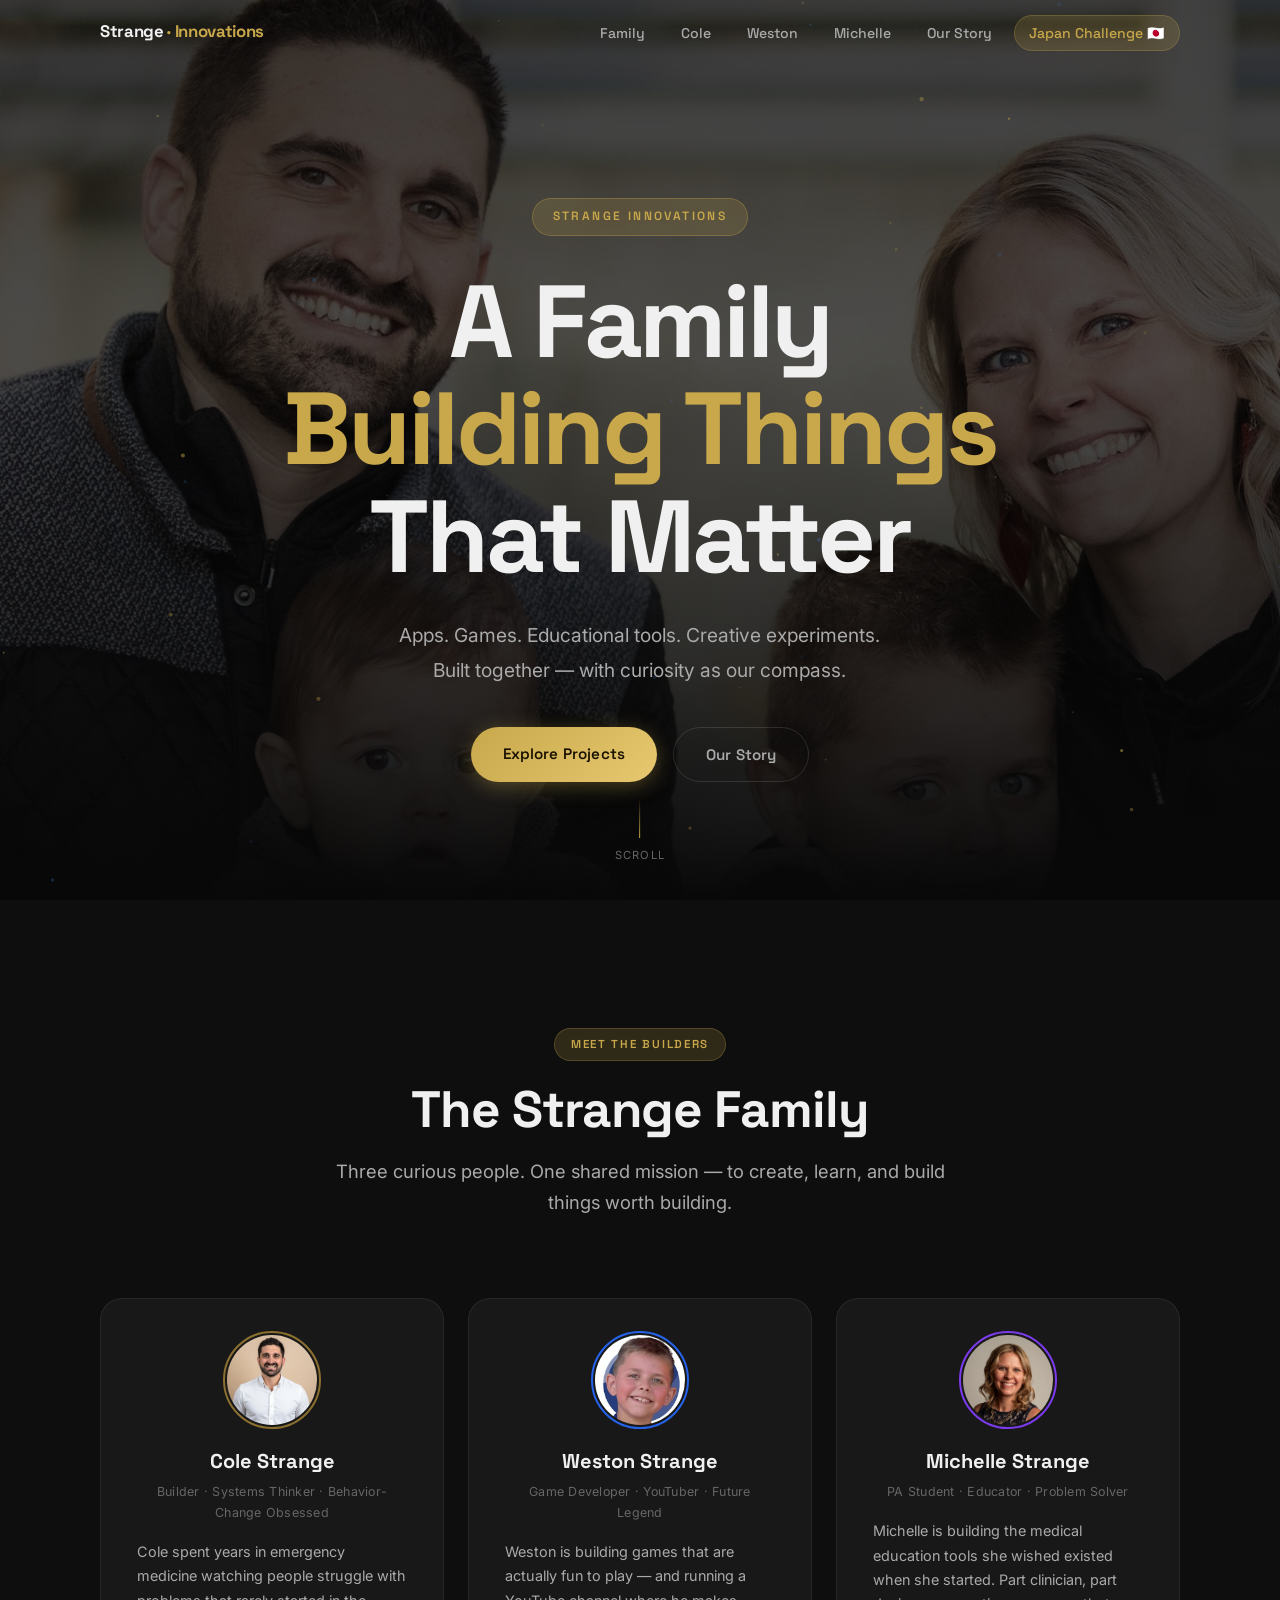
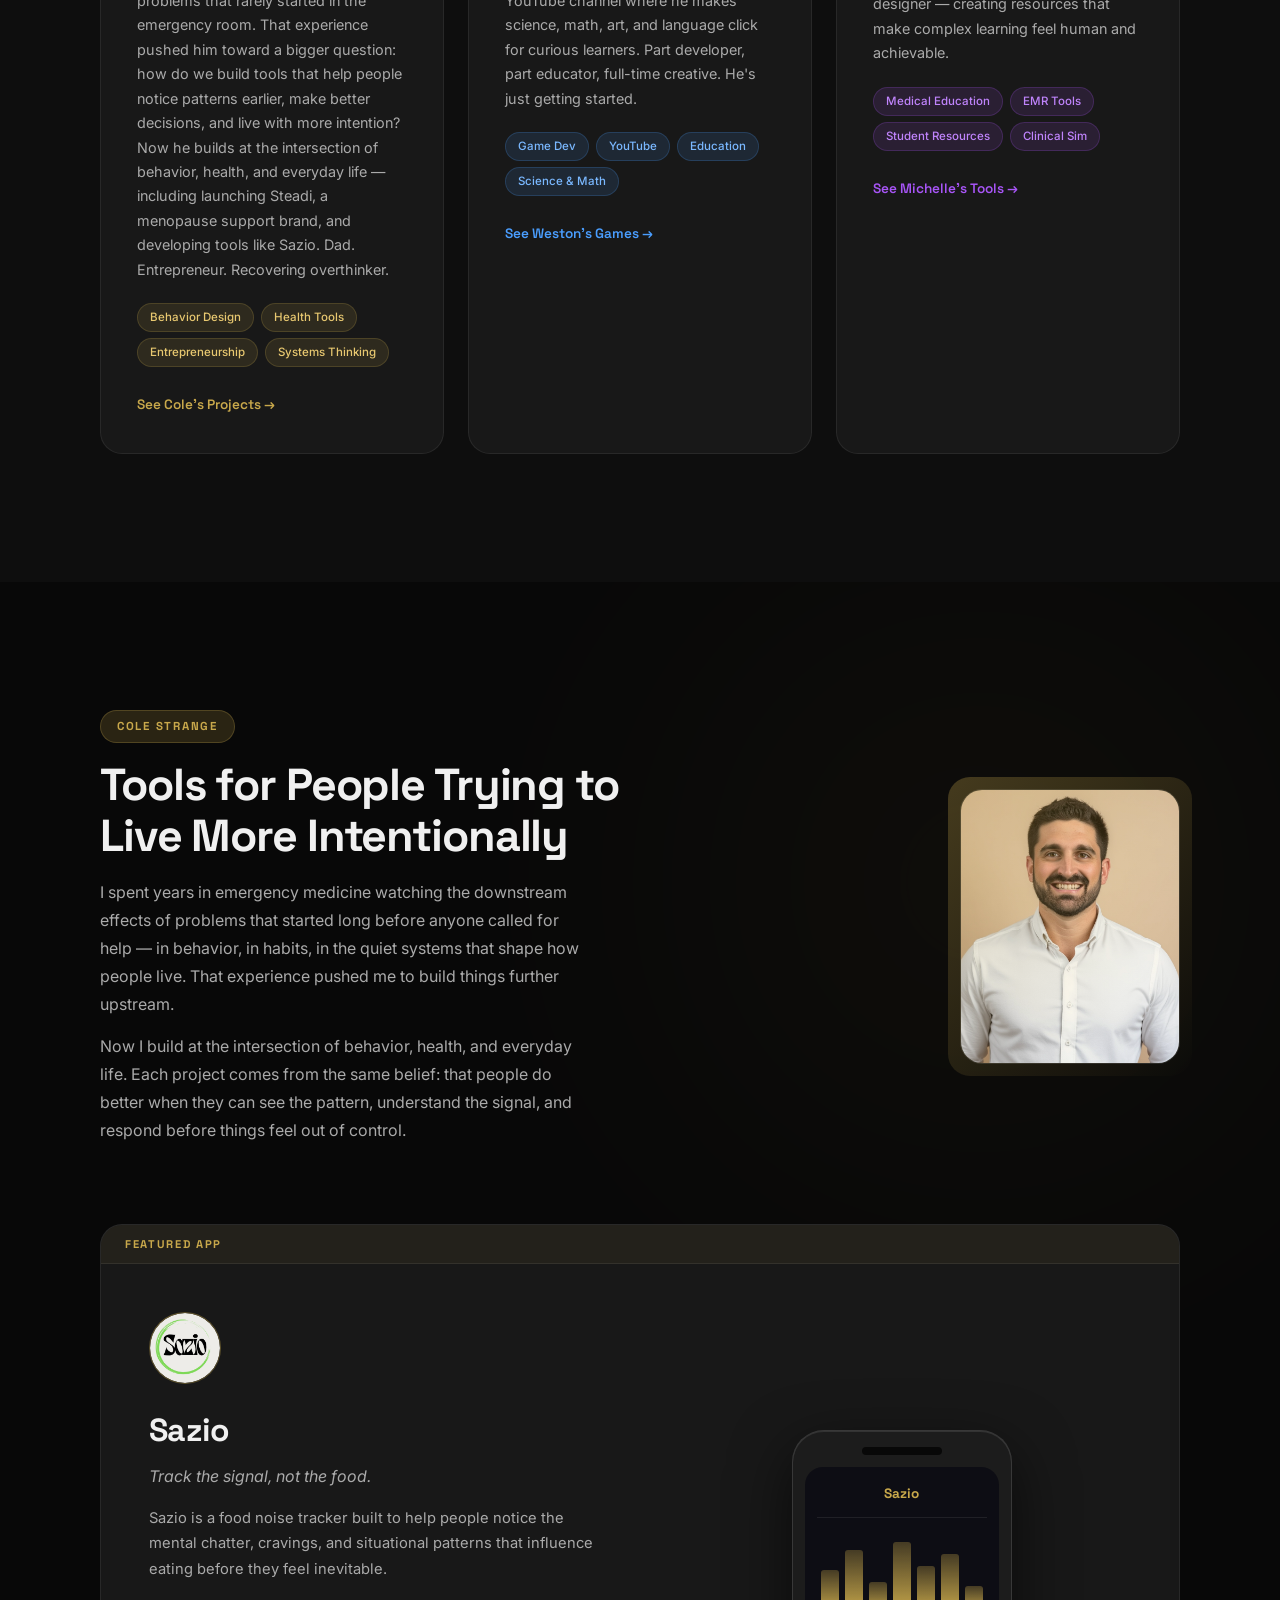
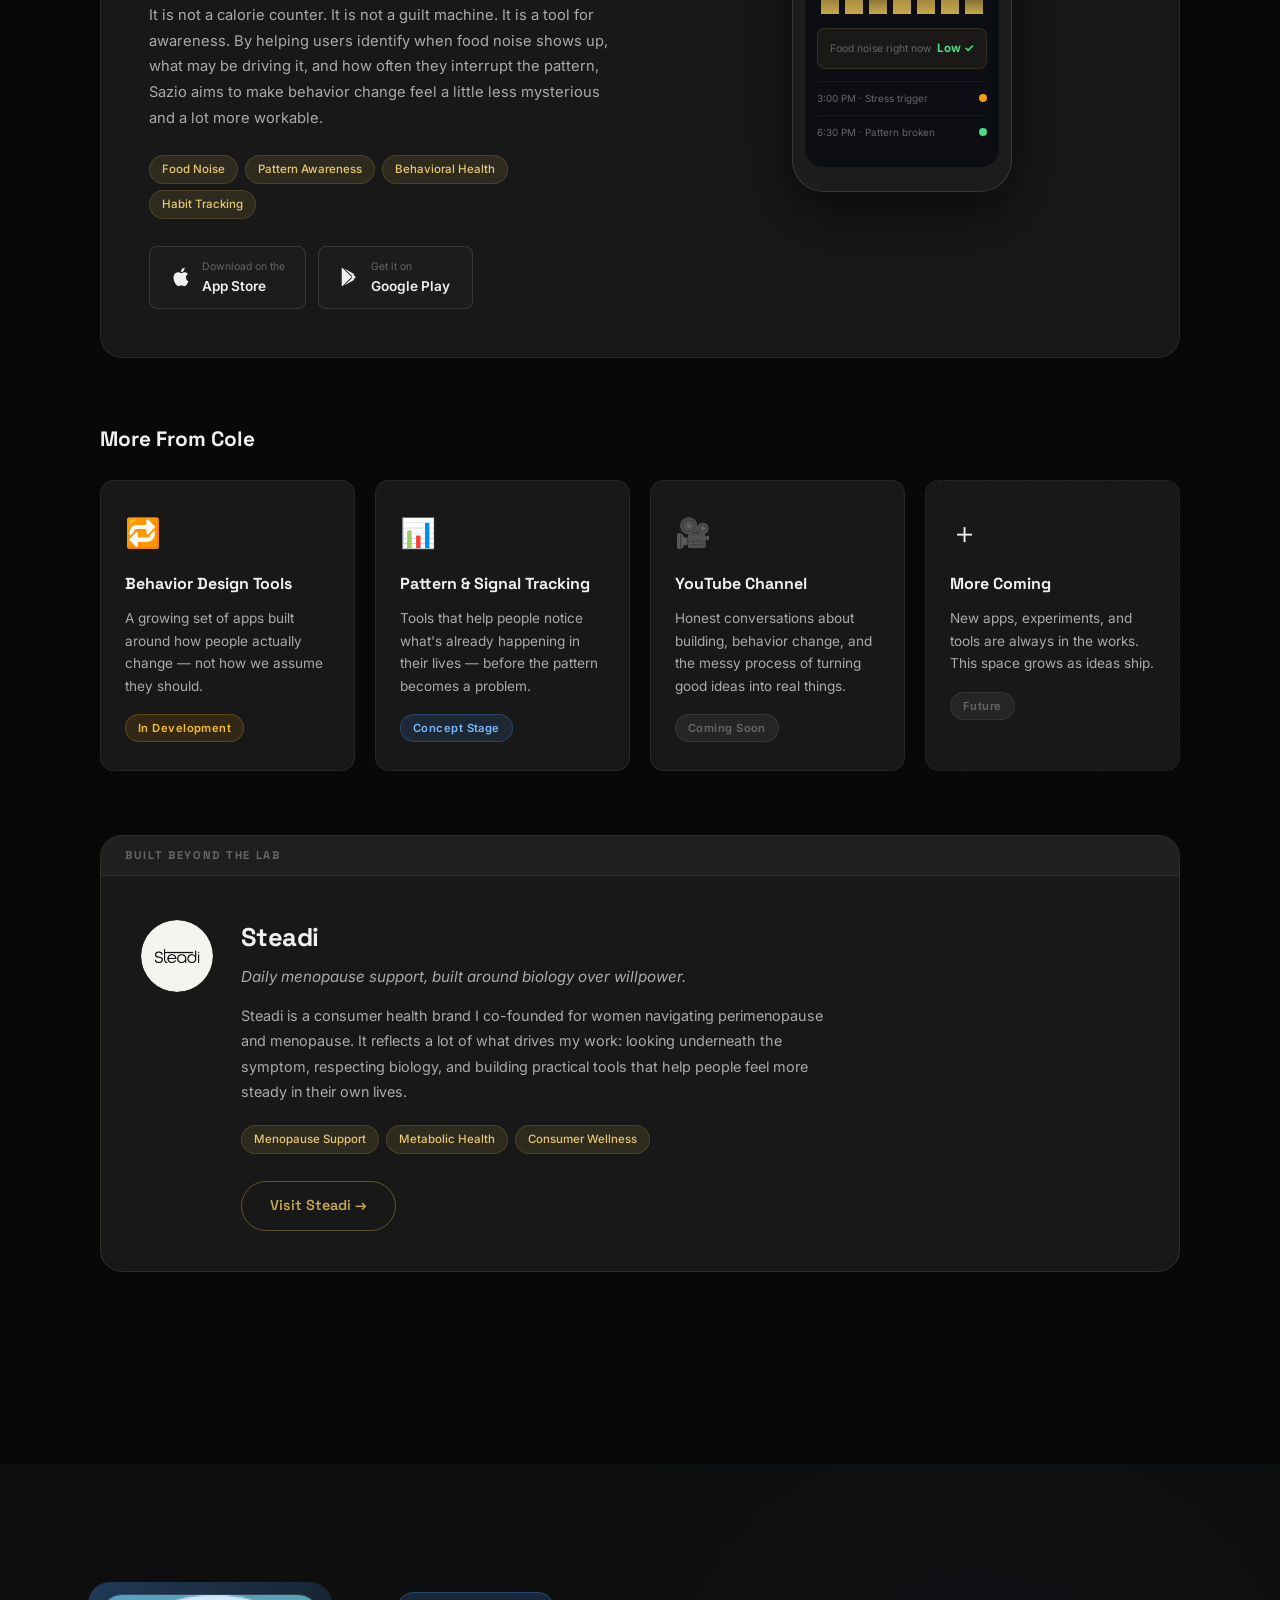
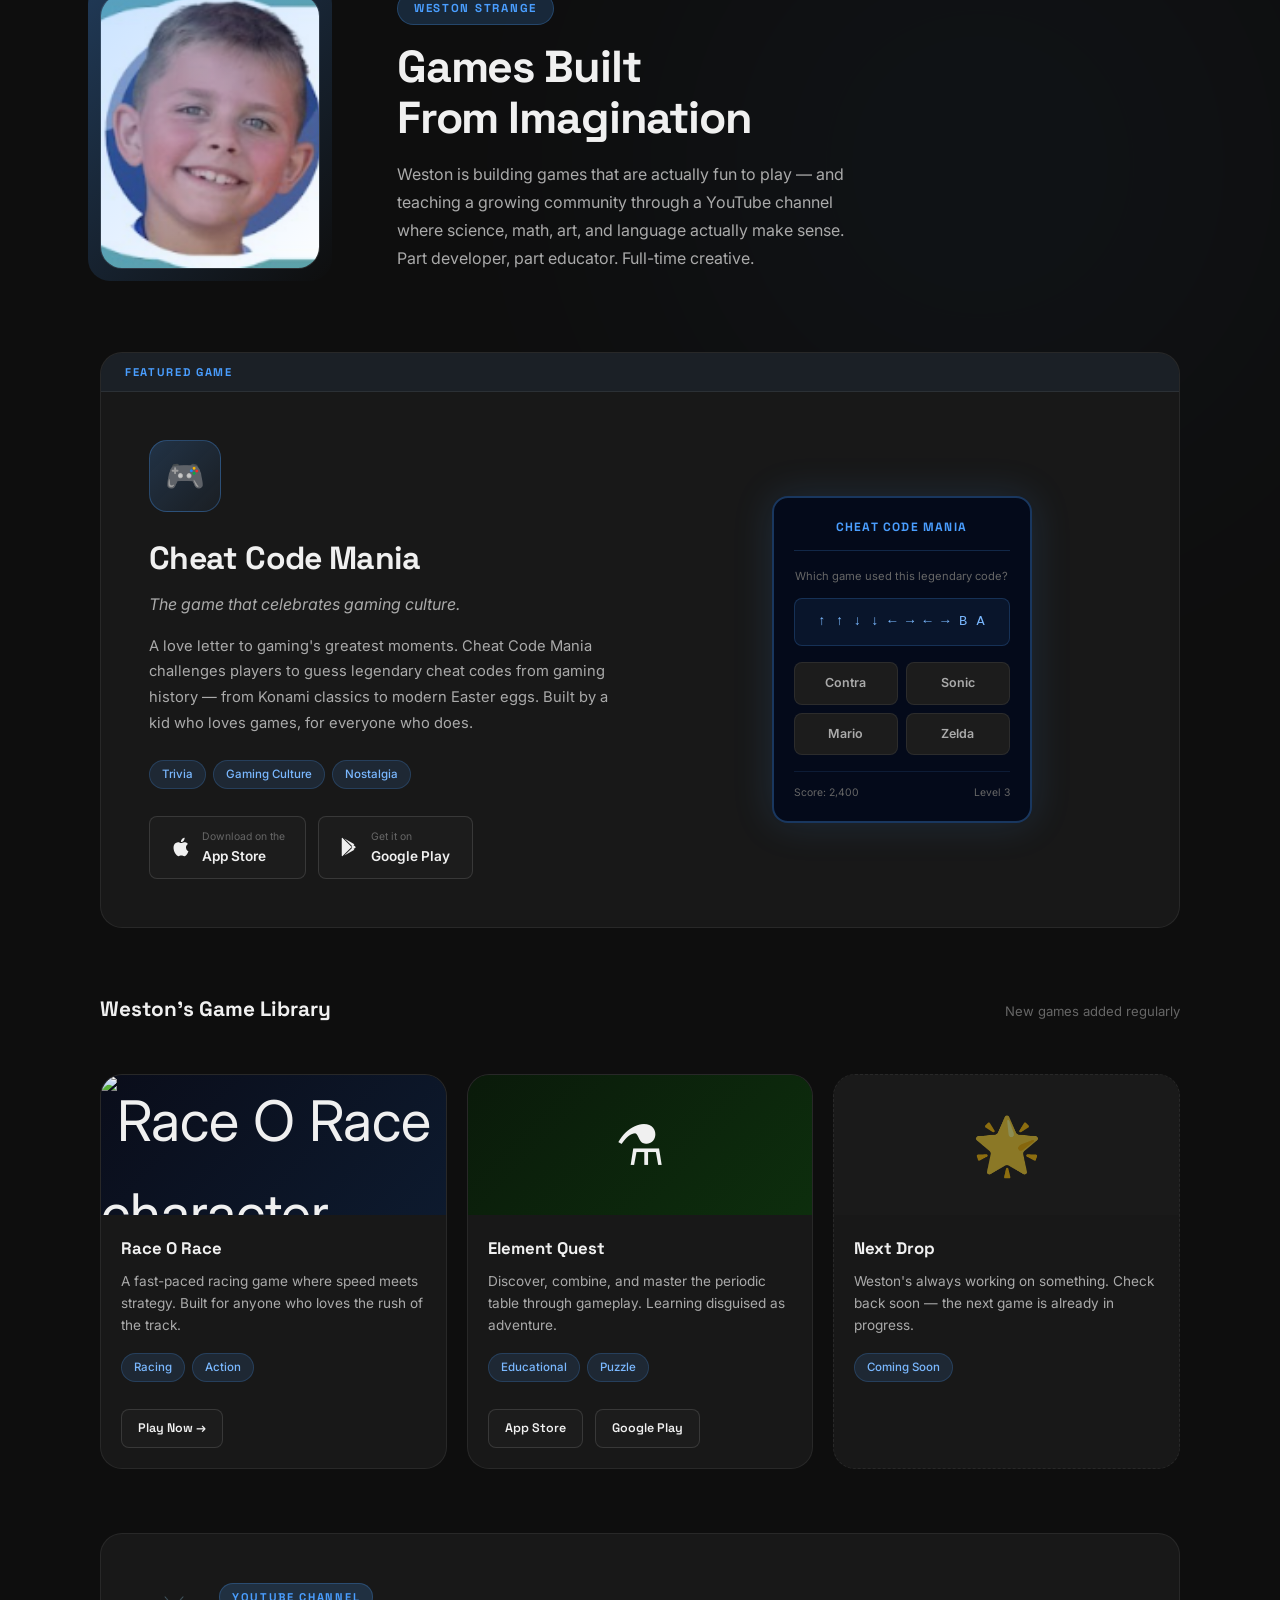
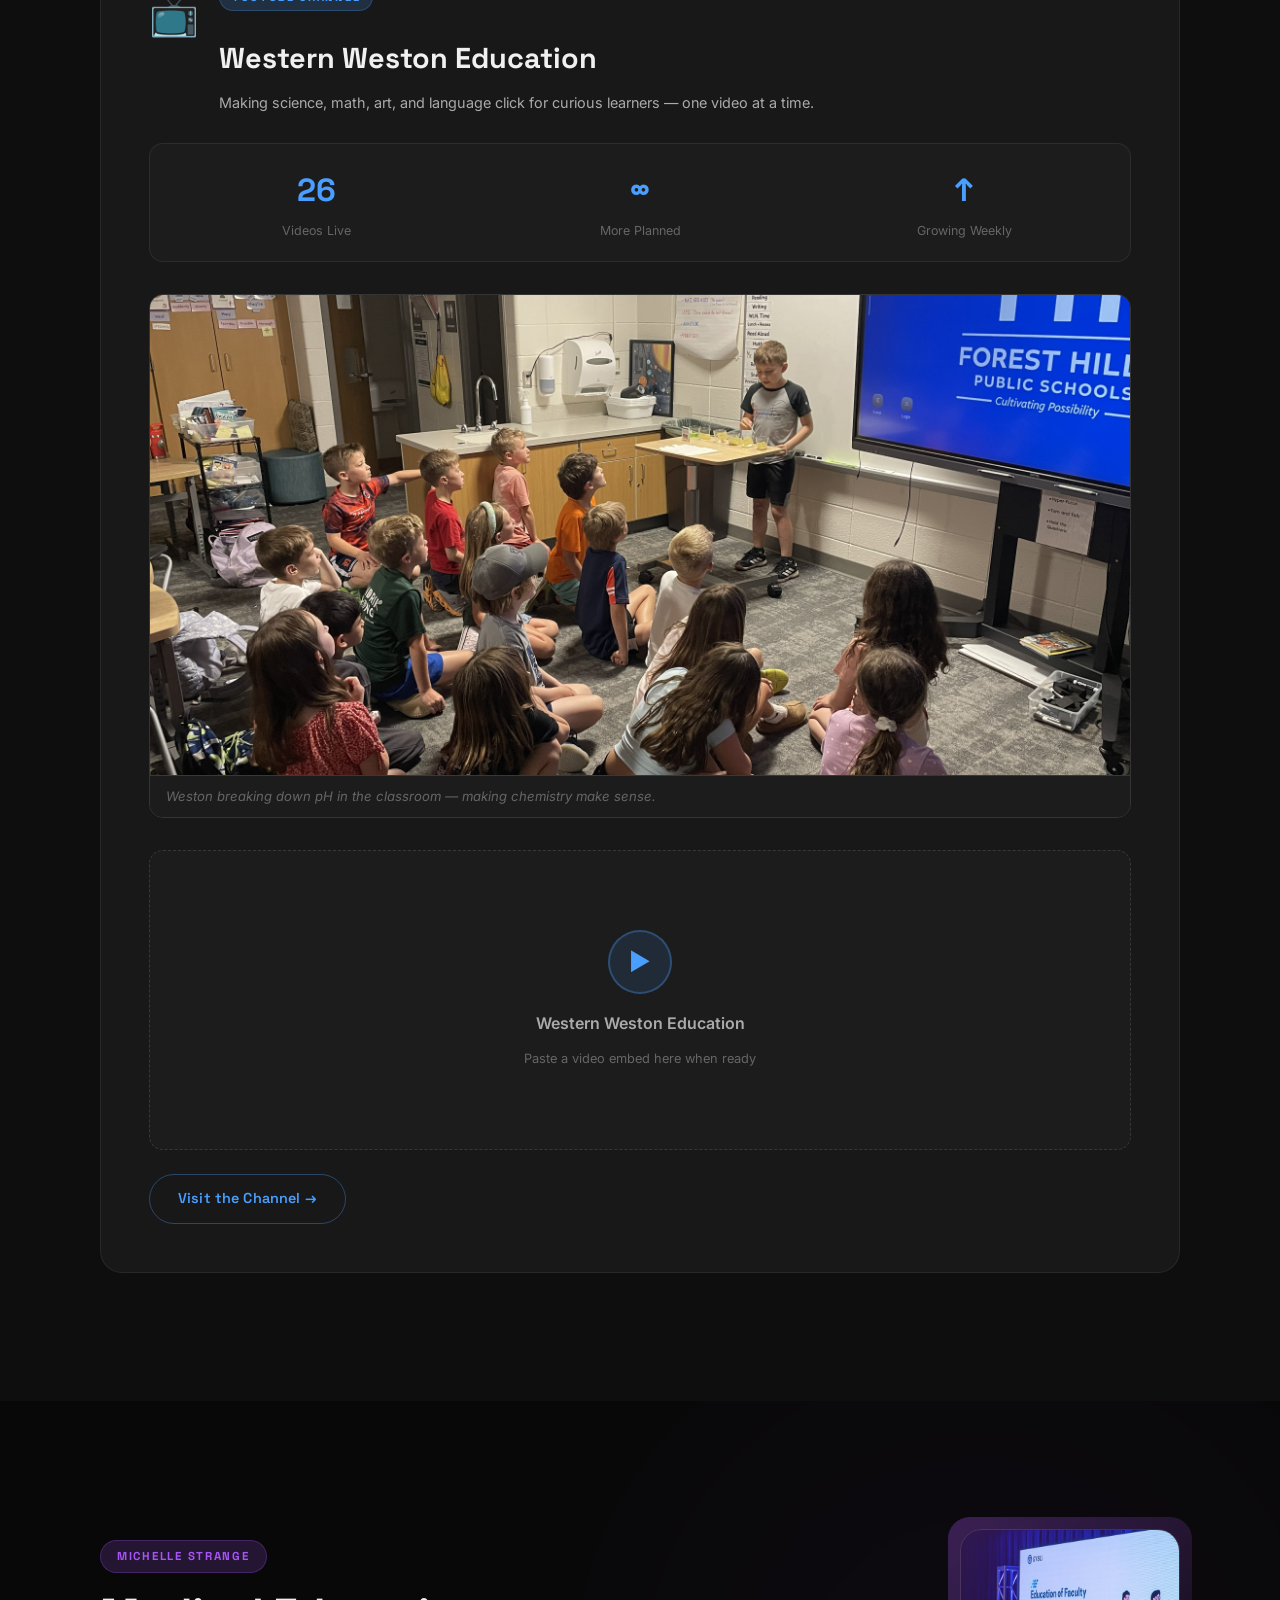
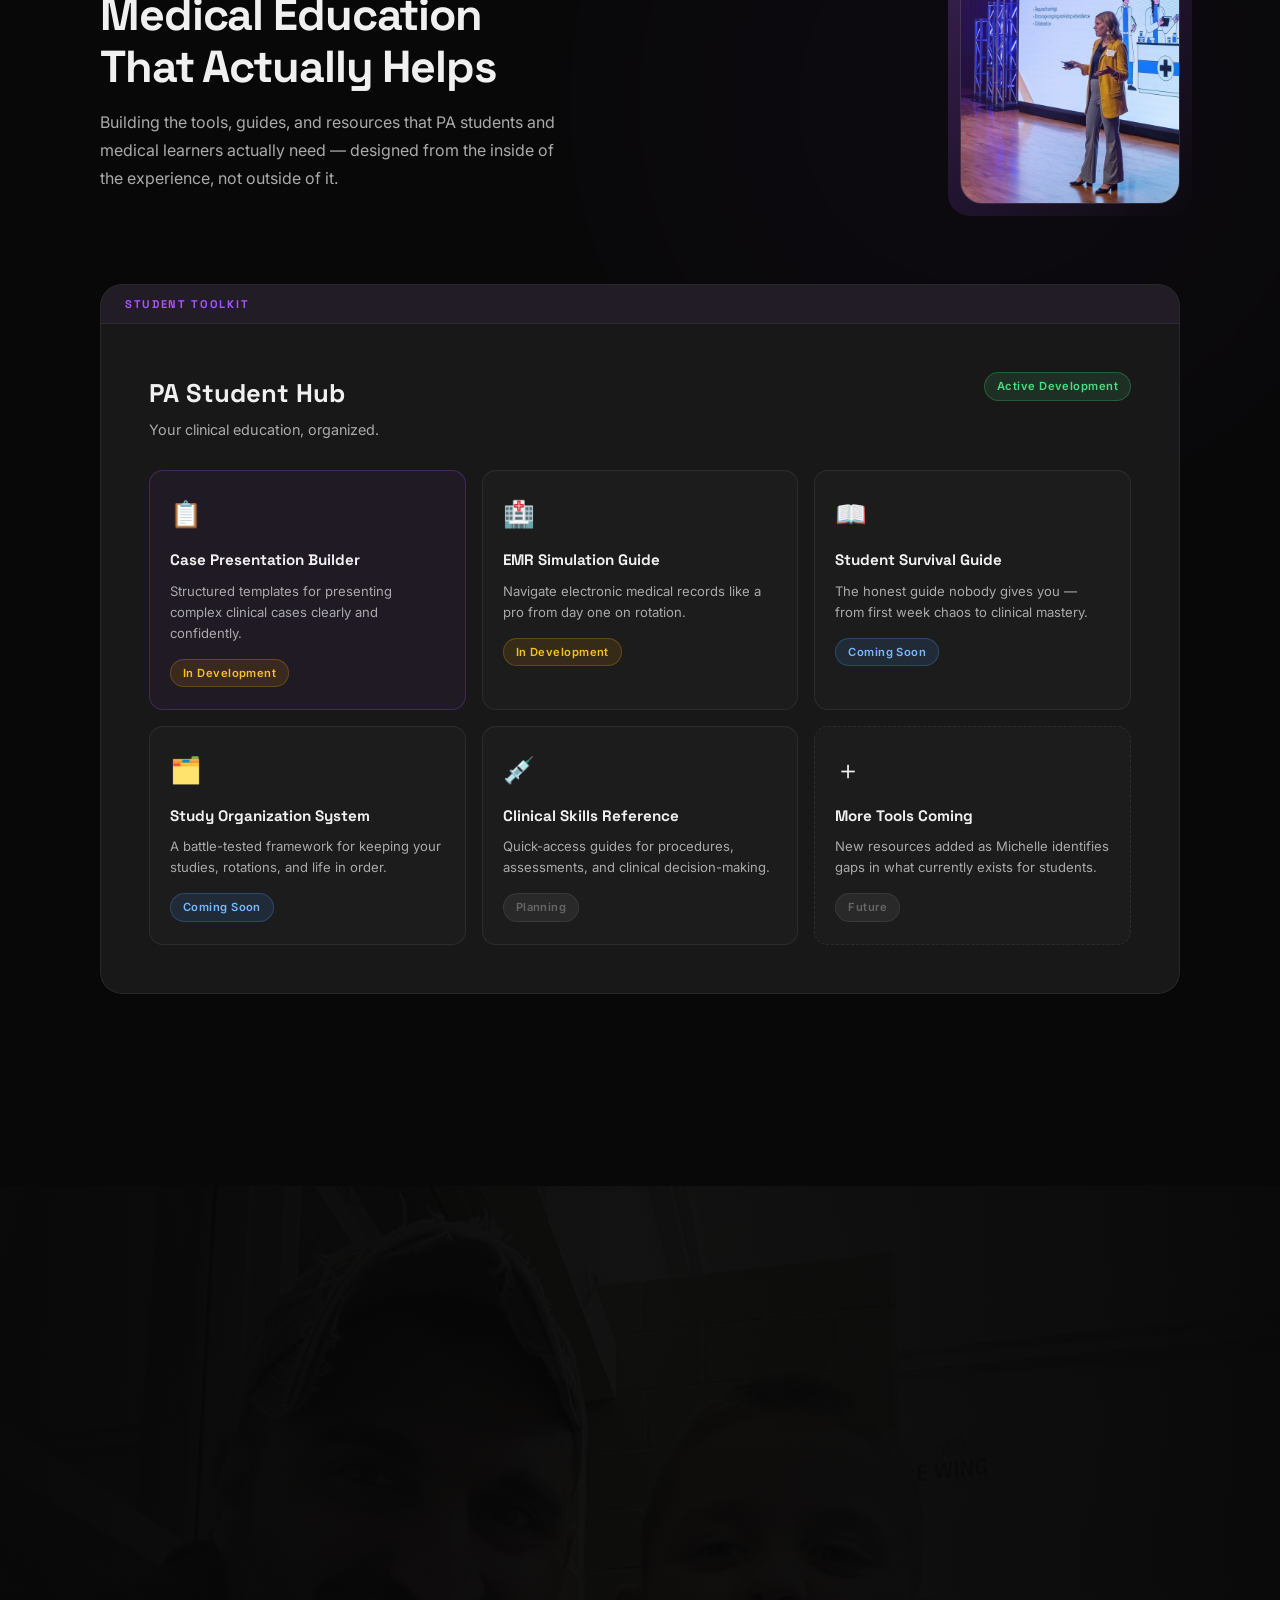
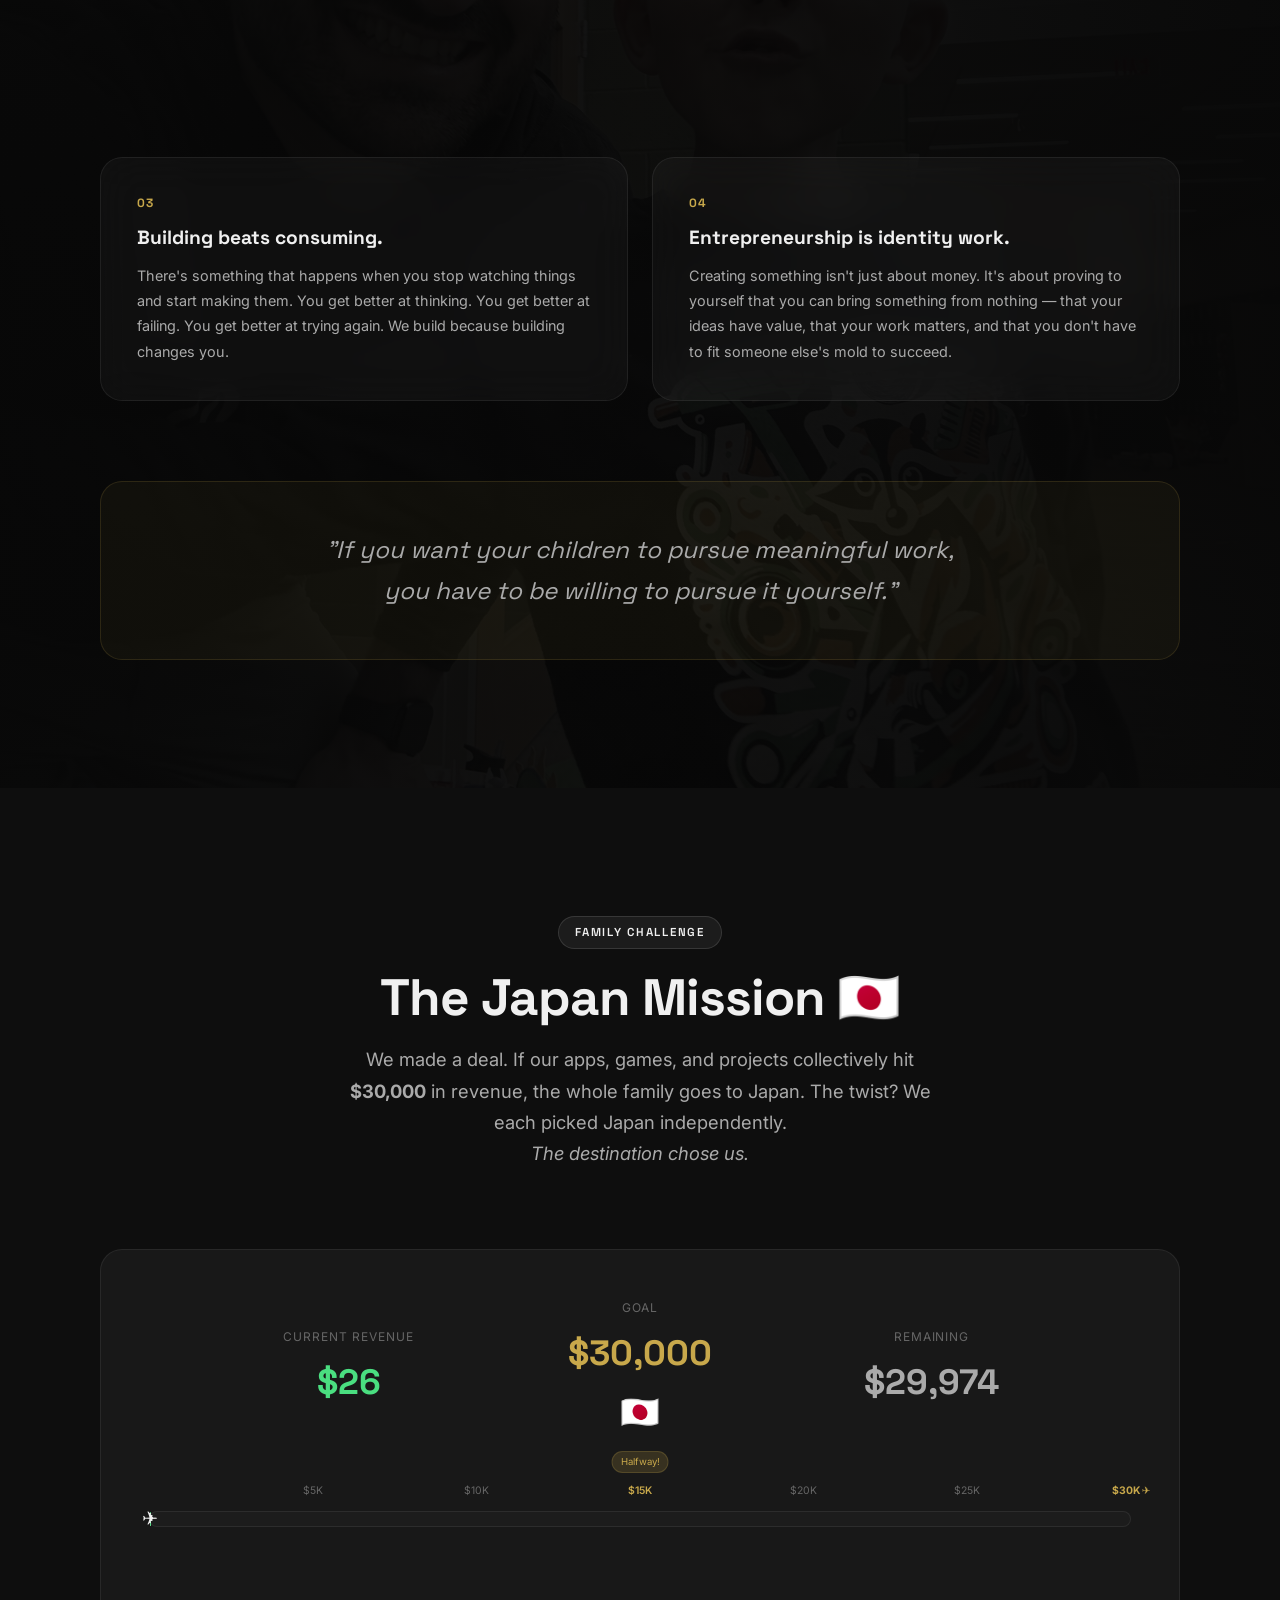
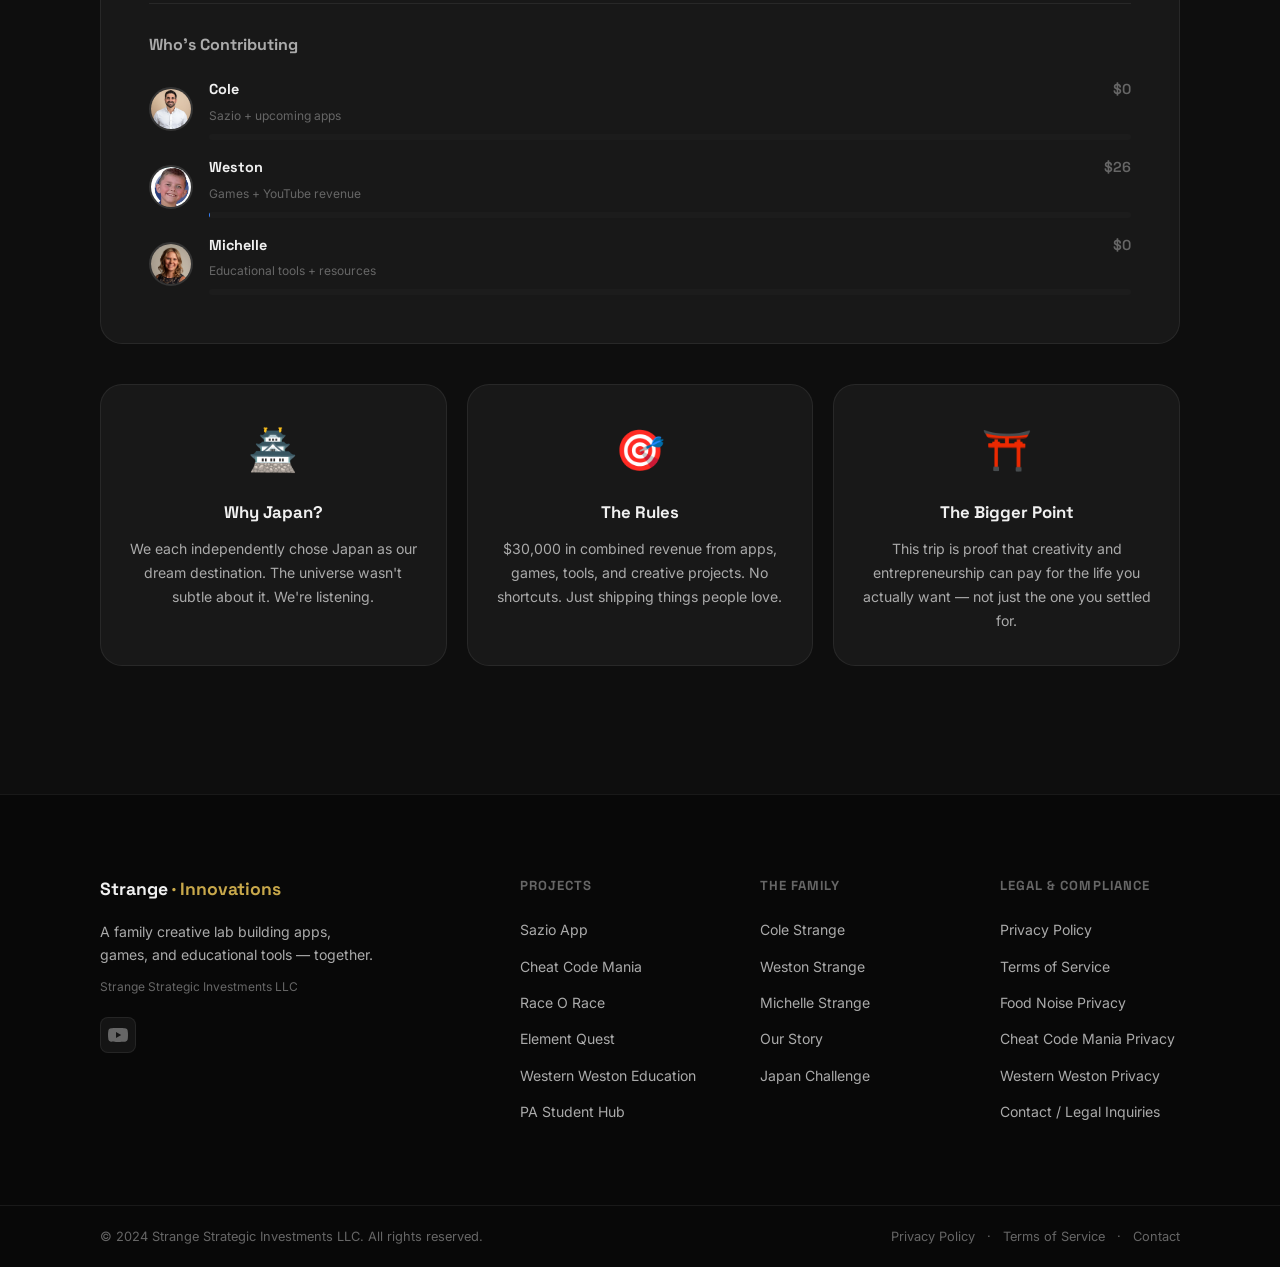
==== commit 33f40c1f: "Update Michelle headshot, add graphics, and site improvements - Swap michelle_headshot.jpg → michell" ====
--- a/index.html
+++ b/index.html
@@ -95,14 +95,18 @@
               <div class="member-ring ring-gold"></div>
             </div>
             <h3 class="member-name">Cole Strange</h3>
-            <span class="member-role">Founder · Builder · Systems Thinker</span>
+            <span class="member-role">Builder · Systems Thinker · Behavior-Change Obsessed</span>
             <p class="member-bio">
-              Cole builds apps designed to change how people think and live. Obsessed with behavioral science,
-              entrepreneurship, and creating systems that actually work. Dad. Maker. Recovering perfectionist.
+              Cole spent years in emergency medicine watching people struggle with problems that rarely started in the
+              emergency room. That experience pushed him toward a bigger question: how do we build tools that help people
+              notice patterns earlier, make better decisions, and live with more intention?
+              Now he builds at the intersection of behavior, health, and everyday life — including launching Steadi,
+              a menopause support brand, and developing tools like Sazio.
+              Dad. Entrepreneur. Recovering overthinker.
             </p>
             <div class="member-tags">
-              <span class="tag tag-gold">App Dev</span>
-              <span class="tag tag-gold">Behavioral Science</span>
+              <span class="tag tag-gold">Behavior Design</span>
+              <span class="tag tag-gold">Health Tools</span>
               <span class="tag tag-gold">Entrepreneurship</span>
               <span class="tag tag-gold">Systems Thinking</span>
             </div>
@@ -139,7 +143,7 @@
           <div class="family-card-glow glow-purple"></div>
           <div class="family-card-body">
             <div class="member-avatar-wrap">
-              <img src="Graphics/michelle_headshot.jpg" alt="Michelle Strange" class="member-avatar">
+              <img src="Graphics/michelle_headshot2.webp" alt="Michelle Strange" class="member-avatar">
               <div class="member-ring ring-purple"></div>
             </div>
             <h3 class="member-name">Michelle Strange</h3>
@@ -170,10 +174,16 @@
       <div class="creator-intro">
         <div class="creator-intro-text reveal">
           <span class="creator-tag ctag-gold">Cole Strange</span>
-          <h2 class="creator-title">Apps That Change<br>How You Think</h2>
+          <h2 class="creator-title">Tools for People Trying to<br>Live More Intentionally</h2>
           <p class="creator-desc">
-            Building tools at the intersection of behavioral science, habit formation, and everyday decision-making.
-            Each project is a small system designed to move the needle on something real.
+            I spent years in emergency medicine watching the downstream effects of problems that started long before
+            anyone called for help — in behavior, in habits, in the quiet systems that shape how people live.
+            That experience pushed me to build things further upstream.
+          </p>
+          <p class="creator-desc creator-desc-spaced">
+            Now I build at the intersection of behavior, health, and everyday life. Each project comes from the same
+            belief: that people do better when they can see the pattern, understand the signal, and respond before
+            things feel out of control.
           </p>
         </div>
         <div class="creator-intro-photo reveal">
@@ -183,25 +193,31 @@
         </div>
       </div>
 
-      <!-- Featured: Food Noise -->
+      <!-- Featured: Sazio -->
       <div class="featured-app reveal">
         <div class="featured-app-label label-gold">Featured App</div>
         <div class="featured-app-inner">
           <div class="featured-app-info">
-            <div class="app-icon food-noise-icon">
-              <span>🧠</span>
-            </div>
-            <h3 class="featured-app-name">Food Noise</h3>
-            <p class="featured-app-tagline">Quiet the mental chatter around food.</p>
+            <div class="app-icon food-noise-icon app-icon-logo">
+              <img src="Graphics/sazio.png" alt="Sazio" class="brand-logo-img">
+            </div>
+            <h3 class="featured-app-name">Sazio</h3>
+            <p class="featured-app-tagline">Track the signal, not the food.</p>
             <p class="featured-app-desc">
-              Food Noise is the app for people who think about food too much — not to shame you,
-              but to help you understand the noise. Track triggers, identify patterns, and build
-              a calmer relationship with eating. Built from personal experience and behavioral science research.
+              Sazio is a food noise tracker built to help people notice the mental chatter, cravings, and
+              situational patterns that influence eating before they feel inevitable.
+            </p>
+            <p class="featured-app-desc">
+              It is not a calorie counter. It is not a guilt machine. It is a tool for awareness.
+              By helping users identify when food noise shows up, what may be driving it, and how often they
+              interrupt the pattern, Sazio aims to make behavior change feel a little less mysterious and a lot
+              more workable.
             </p>
             <div class="featured-app-tags">
-              <span class="tag tag-gold">Behavioral Science</span>
+              <span class="tag tag-gold">Food Noise</span>
+              <span class="tag tag-gold">Pattern Awareness</span>
+              <span class="tag tag-gold">Behavioral Health</span>
               <span class="tag tag-gold">Habit Tracking</span>
-              <span class="tag tag-gold">Mental Wellness</span>
             </div>
             <div class="store-buttons">
               <a href="#" class="store-btn">
@@ -225,7 +241,7 @@
               <div class="phone-frame">
                 <div class="phone-notch"></div>
                 <div class="phone-screen">
-                  <div class="mock-app-header">Food Noise</div>
+                  <div class="mock-app-header">Sazio</div>
                   <div class="mock-chart">
                     <div class="mock-bar" style="--h:55%"></div>
                     <div class="mock-bar" style="--h:80%"></div>
@@ -236,7 +252,7 @@
                     <div class="mock-bar" style="--h:35%"></div>
                   </div>
                   <div class="mock-insight">
-                    <span class="mock-insight-label">Today's noise level</span>
+                    <span class="mock-insight-label">Food noise right now</span>
                     <span class="mock-insight-val">Low ✓</span>
                   </div>
                   <div class="mock-log-item">
@@ -258,21 +274,21 @@
       <h3 class="projects-subtitle">More From Cole</h3>
       <div class="projects-grid">
         <div class="project-card reveal">
-          <div class="project-card-icon">💡</div>
-          <h4>Lifestyle & Behavior Tools</h4>
-          <p>A growing suite of apps designed around the science of how humans actually change — not how we wish we would.</p>
+          <div class="project-card-icon">🔁</div>
+          <h4>Behavior Design Tools</h4>
+          <p>A growing set of apps built around how people actually change — not how we assume they should.</p>
           <span class="status-pill pill-amber">In Development</span>
         </div>
         <div class="project-card reveal">
           <div class="project-card-icon">📊</div>
-          <h4>Systems Thinking Platform</h4>
-          <p>Tools for mapping, visualizing, and improving the systems in your life — health, finances, relationships, and work.</p>
+          <h4>Pattern & Signal Tracking</h4>
+          <p>Tools that help people notice what's already happening in their lives — before the pattern becomes a problem.</p>
           <span class="status-pill pill-blue">Concept Stage</span>
         </div>
         <div class="project-card reveal">
           <div class="project-card-icon">🎥</div>
           <h4>YouTube Channel</h4>
-          <p>Behind-the-scenes of building apps, lessons from entrepreneurship, and honest conversations about the journey.</p>
+          <p>Honest conversations about building, behavior change, and the messy process of turning good ideas into real things.</p>
           <span class="status-pill pill-gray">Coming Soon</span>
         </div>
         <div class="project-card project-card-placeholder reveal">
@@ -280,6 +296,31 @@
           <h4>More Coming</h4>
           <p>New apps, experiments, and tools are always in the works. This space grows as ideas ship.</p>
           <span class="status-pill pill-gray">Future</span>
+        </div>
+      </div>
+
+      <!-- Built Beyond the Lab: Steadi -->
+      <div class="steadi-block reveal">
+        <div class="steadi-block-label">Built Beyond the Lab</div>
+        <div class="steadi-block-inner">
+          <div class="steadi-block-icon steadi-block-icon-logo">
+            <img src="Graphics/STeadi_logo.png" alt="Steadi" class="brand-logo-img">
+          </div>
+          <div class="steadi-block-text">
+            <h3 class="steadi-title">Steadi</h3>
+            <p class="steadi-tagline">Daily menopause support, built around biology over willpower.</p>
+            <p class="steadi-desc">
+              Steadi is a consumer health brand I co-founded for women navigating perimenopause and menopause.
+              It reflects a lot of what drives my work: looking underneath the symptom, respecting biology, and
+              building practical tools that help people feel more steady in their own lives.
+            </p>
+            <div class="steadi-tags">
+              <span class="tag tag-gold">Menopause Support</span>
+              <span class="tag tag-gold">Metabolic Health</span>
+              <span class="tag tag-gold">Consumer Wellness</span>
+            </div>
+            <a href="https://www.letsgetsteadi.com" target="_blank" rel="noopener noreferrer" class="btn-gold-outline">Visit Steadi →</a>
+          </div>
         </div>
       </div>
 
@@ -375,7 +416,9 @@
       </div>
       <div class="games-grid">
         <div class="game-card reveal">
-          <div class="game-thumb game-thumb-race">🏎️</div>
+          <div class="game-thumb game-thumb-race game-thumb-img">
+            <img src="https://raw.githubusercontent.com/strangecole-cell/Weston-Race-Game/main/Characters_Biomes/spike_solo.png" alt="Race O Race character" class="game-thumb-graphic">
+          </div>
           <div class="game-card-info">
             <h4>Race O Race</h4>
             <p>A fast-paced racing game where speed meets strategy. Built for anyone who loves the rush of the track.</p>
@@ -384,8 +427,7 @@
               <span class="tag tag-blue">Action</span>
             </div>
             <div class="store-buttons store-buttons-sm">
-              <a href="#" class="store-btn store-btn-sm store-btn-blue">App Store</a>
-              <a href="#" class="store-btn store-btn-sm store-btn-blue">Google Play</a>
+              <a href="https://strangecole-cell.github.io/Weston-Race-Game/" target="_blank" rel="noopener noreferrer" class="store-btn store-btn-sm store-btn-blue">Play Now →</a>
             </div>
           </div>
         </div>
@@ -655,7 +697,7 @@
                   <!-- UPDATE contributor-amount values -->
                   <span class="contributor-amount" id="coleAmount">$0</span>
                 </div>
-                <span class="contributor-projects">Food Noise + upcoming apps</span>
+                <span class="contributor-projects">Sazio + upcoming apps</span>
                 <div class="contributor-bar-track">
                   <!-- UPDATE style="width:X%" where X is (cole_revenue / 30000 * 100) -->
                   <div class="contributor-fill cfill-gold" id="coleBar" style="width:0%"></div>
@@ -678,7 +720,7 @@
             </div>
             <!-- Michelle -->
             <div class="contributor">
-              <img src="Graphics/michelle_headshot.jpg" alt="Michelle" class="contributor-avatar">
+              <img src="Graphics/michelle_headshot2.webp" alt="Michelle" class="contributor-avatar">
               <div class="contributor-info">
                 <div class="contributor-header">
                   <span class="contributor-name">Michelle</span>
@@ -739,7 +781,7 @@
           <div class="footer-col">
             <h4>Projects</h4>
             <ul>
-              <li><a href="#cole">Food Noise App</a></li>
+              <li><a href="#cole">Sazio App</a></li>
               <li><a href="#weston">Cheat Code Mania</a></li>
               <li><a href="#weston">Race O Race</a></li>
               <li><a href="#weston">Element Quest</a></li>
--- a/css/styles.css
+++ b/css/styles.css
@@ -190,6 +190,19 @@
   transition: all var(--t) var(--ease);
 }
 .btn-blue-outline:hover { background: var(--blue-glow); transform: translateY(-2px); }
+.btn-gold-outline {
+  display: inline-block;
+  border: 1px solid rgba(200,168,75,0.4);
+  color: var(--gold);
+  font-family: var(--font-head);
+  font-size: 0.9rem;
+  font-weight: 600;
+  padding: 12px 28px;
+  border-radius: var(--radius-full);
+  transition: all var(--t) var(--ease);
+  margin-top: 20px;
+}
+.btn-gold-outline:hover { background: var(--gold-glow); transform: translateY(-2px); }
 
 /* ── Store Buttons ── */
 .store-buttons { display: flex; flex-wrap: wrap; gap: 12px; margin-top: 24px; }
@@ -550,6 +563,7 @@
   margin-bottom: 16px;
 }
 .creator-desc { font-size: 1rem; color: var(--text-2); line-height: 1.75; max-width: 480px; }
+.creator-desc-spaced { margin-top: 14px; }
 .creator-photo-frame {
   position: relative;
   width: clamp(160px, 18vw, 220px);
@@ -615,8 +629,16 @@
   font-size: 2rem;
   margin-bottom: 20px;
 }
+.app-icon-logo {
+  border-radius: 50%;
+  overflow: hidden;
+  background: none;
+  border: none;
+  padding: 0;
+}
 .food-noise-icon { background: linear-gradient(135deg, rgba(200,168,75,0.2), rgba(200,168,75,0.05)); border: 1px solid rgba(200,168,75,0.3); }
 .game-icon       { background: linear-gradient(135deg, rgba(74,158,255,0.2), rgba(74,158,255,0.05)); border: 1px solid rgba(74,158,255,0.3); }
+.brand-logo-img  { width: 100%; height: 100%; object-fit: cover; display: block; border-radius: 50%; }
 .featured-app-name {
   font-family: var(--font-head);
   font-size: clamp(1.5rem, 2.5vw, 2rem);
@@ -825,6 +847,8 @@
   font-size: 3.5rem;
 }
 .game-thumb-race    { background: linear-gradient(135deg, #0a0d1a, #0d1a2e); }
+.game-thumb-img     { padding: 0; overflow: hidden; }
+.game-thumb-graphic { width: 100%; height: 100%; object-fit: contain; }
 .game-thumb-element { background: linear-gradient(135deg, #0a1a0a, #0d2e0d); }
 .game-thumb-next    { background: var(--bg-3); opacity: 0.5; }
 .game-card-info { padding: 20px; }
@@ -952,6 +976,66 @@
 .dash-tool-icon { font-size: 1.6rem; margin-bottom: 12px; }
 .dash-tool h4 { font-family: var(--font-head); font-size: 0.95rem; font-weight: 700; margin-bottom: 8px; }
 .dash-tool p { font-size: 0.82rem; color: var(--text-2); line-height: 1.6; margin-bottom: 14px; }
+
+/* Steadi — Built Beyond the Lab */
+.steadi-block {
+  background: var(--bg-card);
+  border: 1px solid rgba(200,168,75,0.15);
+  border-radius: var(--radius-lg);
+  overflow: hidden;
+  margin-bottom: clamp(40px, 6vw, 64px);
+}
+.steadi-block-label {
+  padding: 10px 24px;
+  font-family: var(--font-head);
+  font-size: 0.7rem;
+  font-weight: 700;
+  letter-spacing: 0.15em;
+  text-transform: uppercase;
+  color: var(--text-3);
+  background: rgba(255,255,255,0.03);
+  border-bottom: 1px solid rgba(200,168,75,0.12);
+}
+.steadi-block-inner {
+  display: flex;
+  gap: 28px;
+  align-items: flex-start;
+  padding: clamp(24px, 3.5vw, 40px);
+}
+.steadi-block-icon {
+  font-size: 2.2rem;
+  flex-shrink: 0;
+  margin-top: 4px;
+}
+.steadi-block-icon-logo {
+  font-size: 0;
+  width: 72px;
+  height: 72px;
+  border-radius: 50%;
+  overflow: hidden;
+  flex-shrink: 0;
+}
+.steadi-title {
+  font-family: var(--font-head);
+  font-size: clamp(1.3rem, 2.2vw, 1.6rem);
+  font-weight: 700;
+  letter-spacing: -0.02em;
+  margin-bottom: 6px;
+}
+.steadi-tagline {
+  color: var(--text-2);
+  font-size: 0.95rem;
+  font-style: italic;
+  margin-bottom: 14px;
+}
+.steadi-desc {
+  color: var(--text-2);
+  font-size: 0.9rem;
+  line-height: 1.75;
+  margin-bottom: 18px;
+  max-width: 600px;
+}
+.steadi-tags { margin-bottom: 4px; }
 
 /* ═══════════════════════════════════ WHY SECTION ═══════════════════════════════════ */
 .why-section {
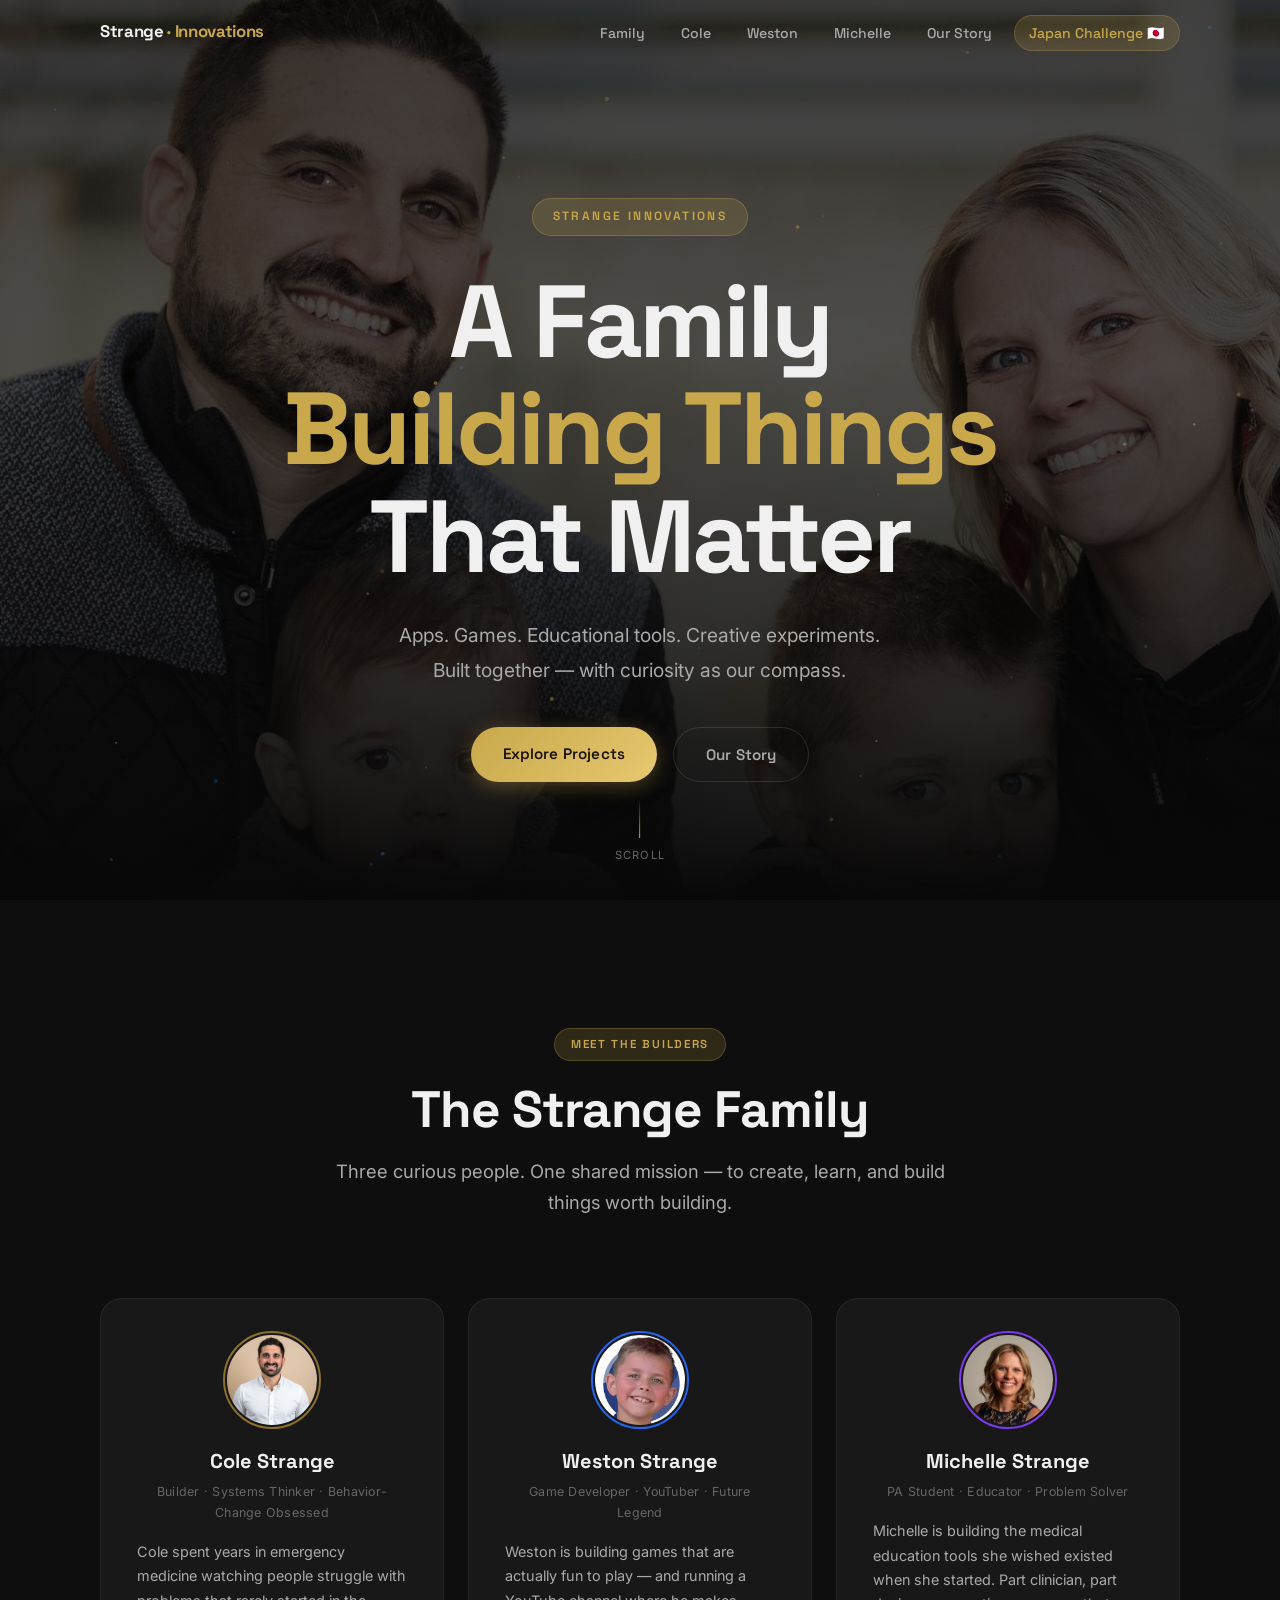
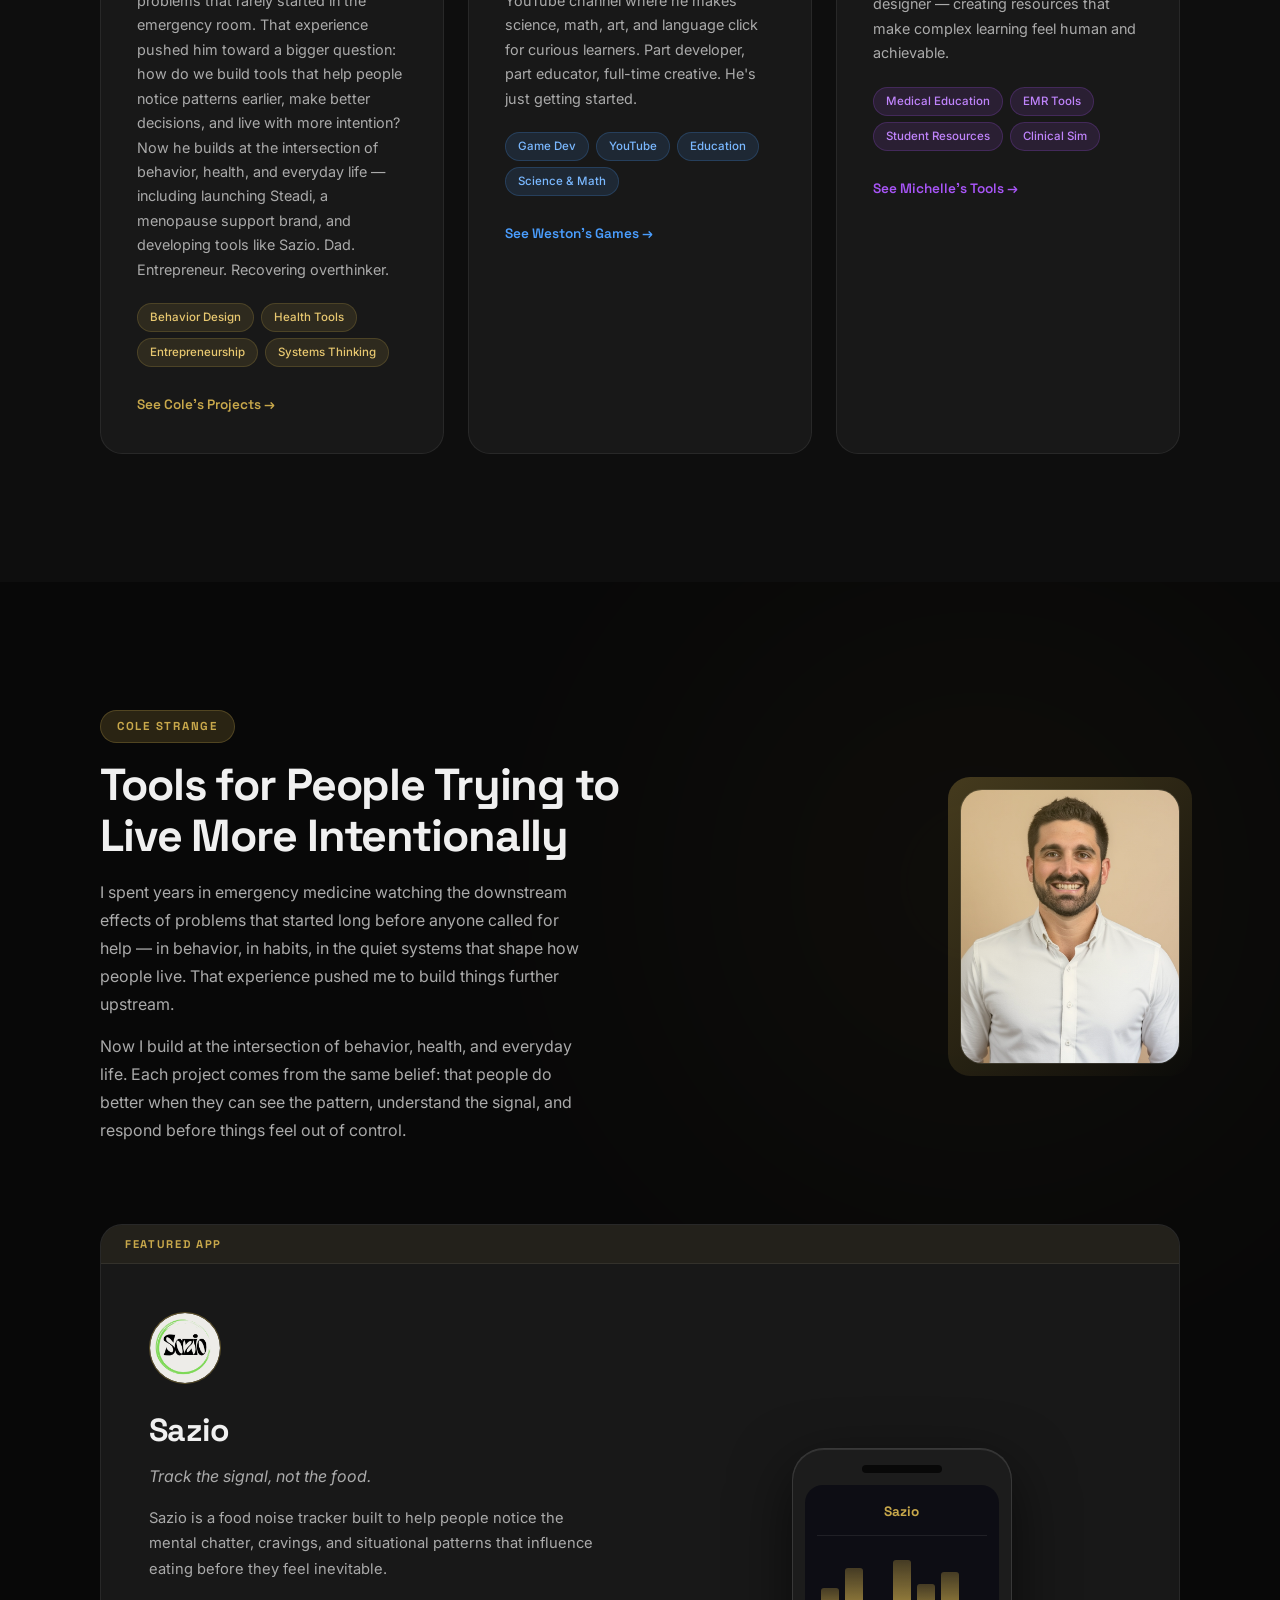
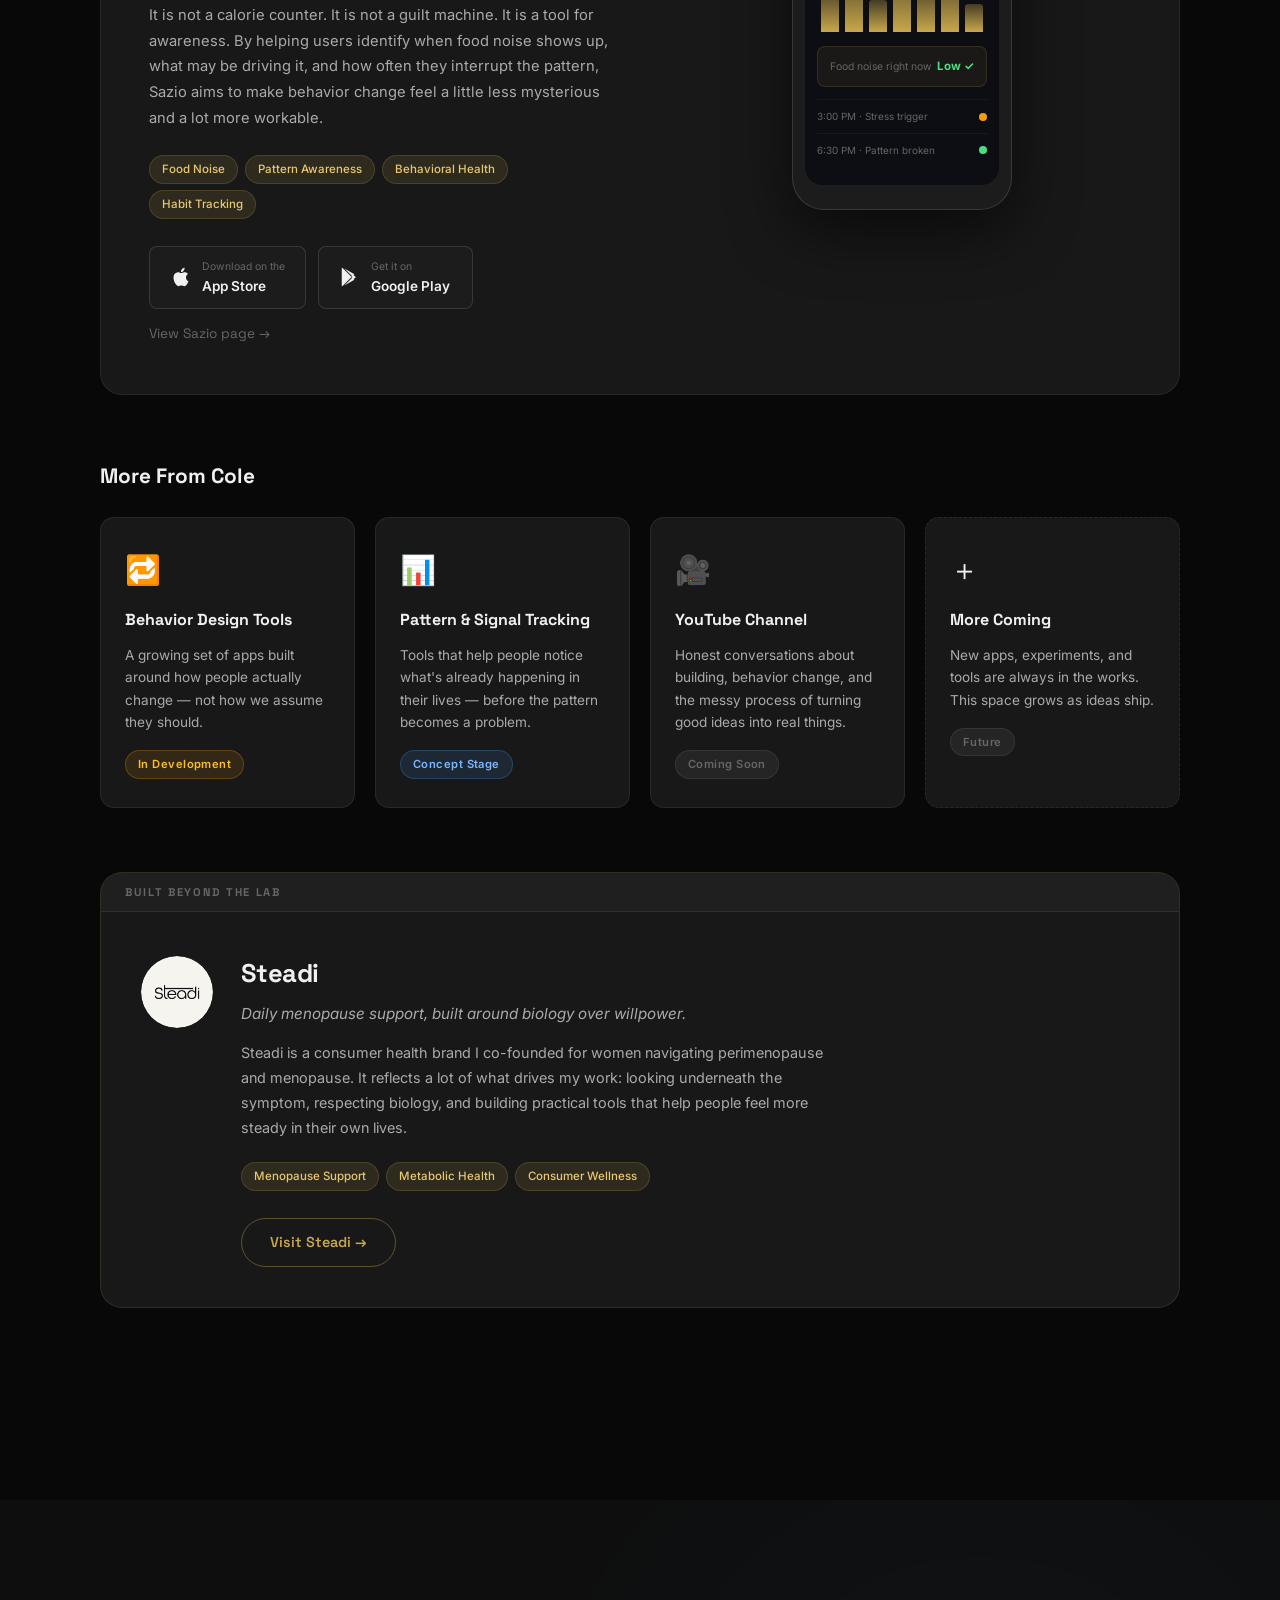
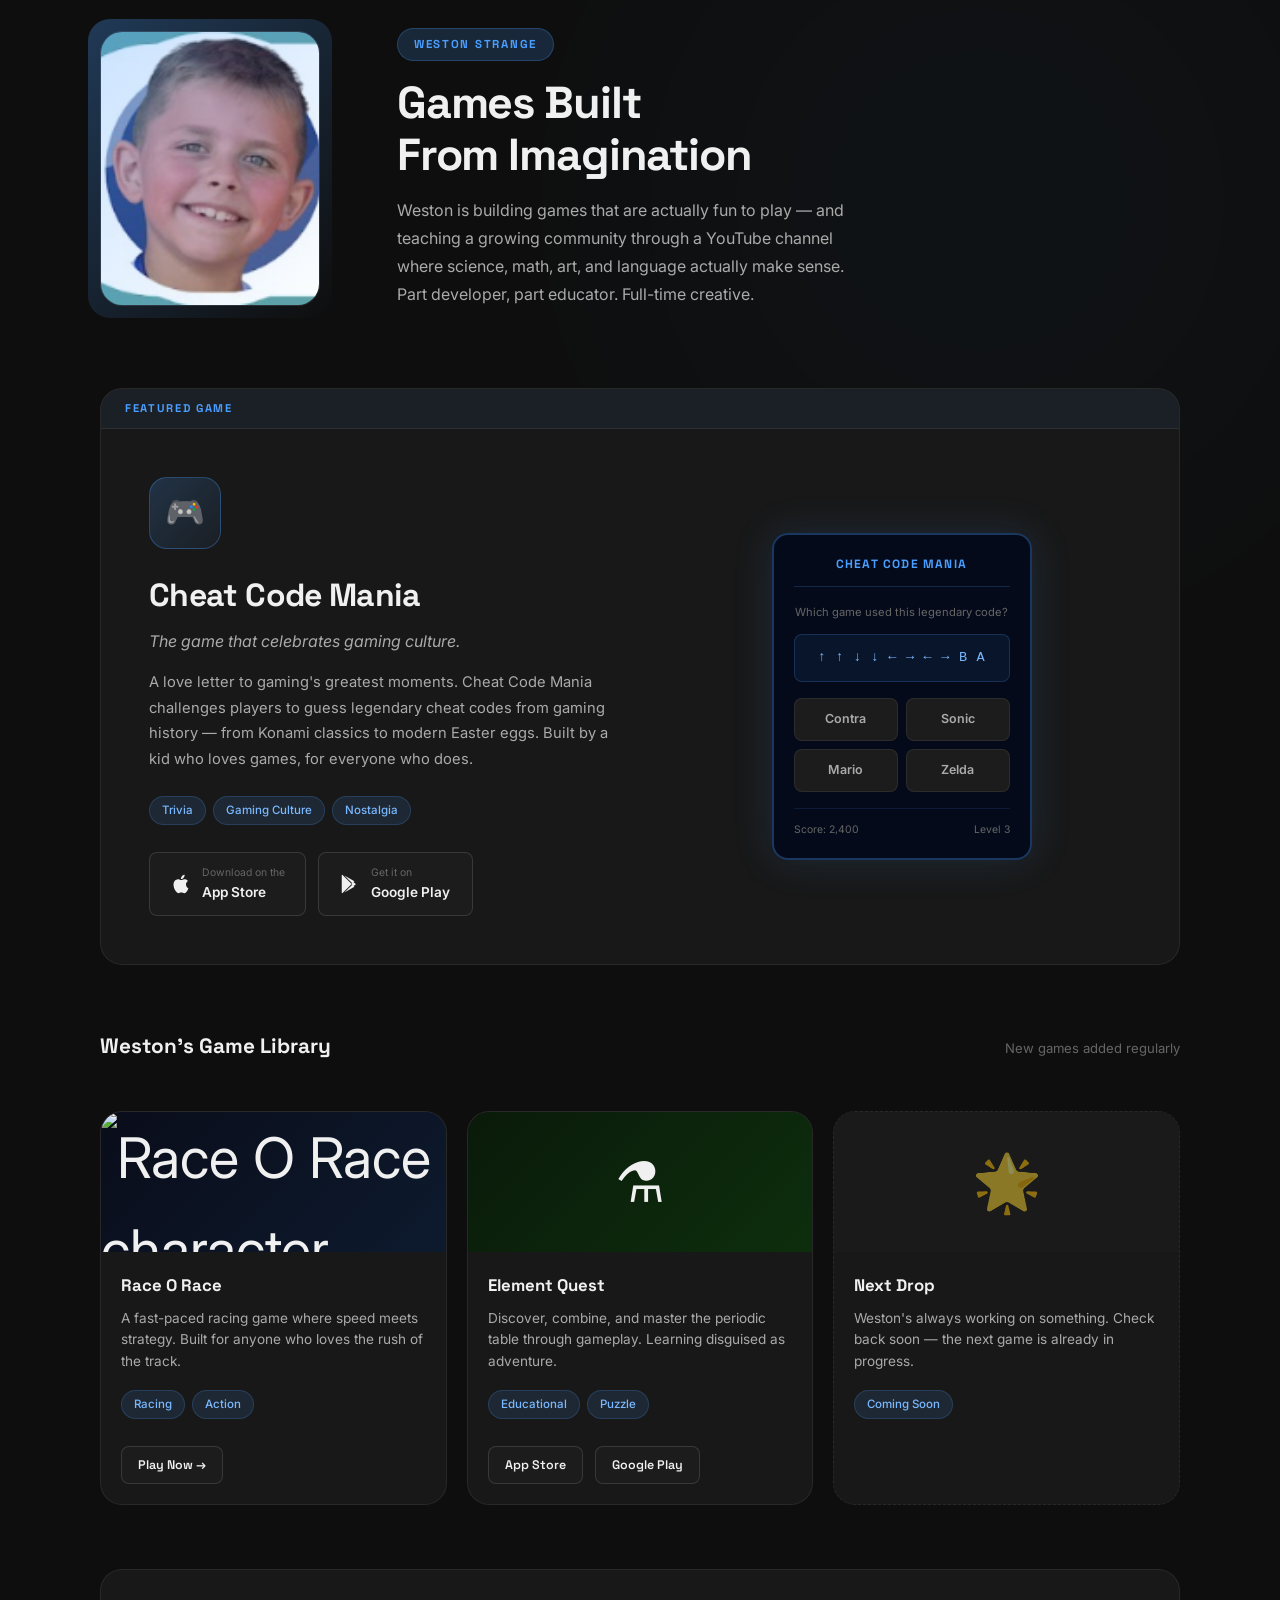
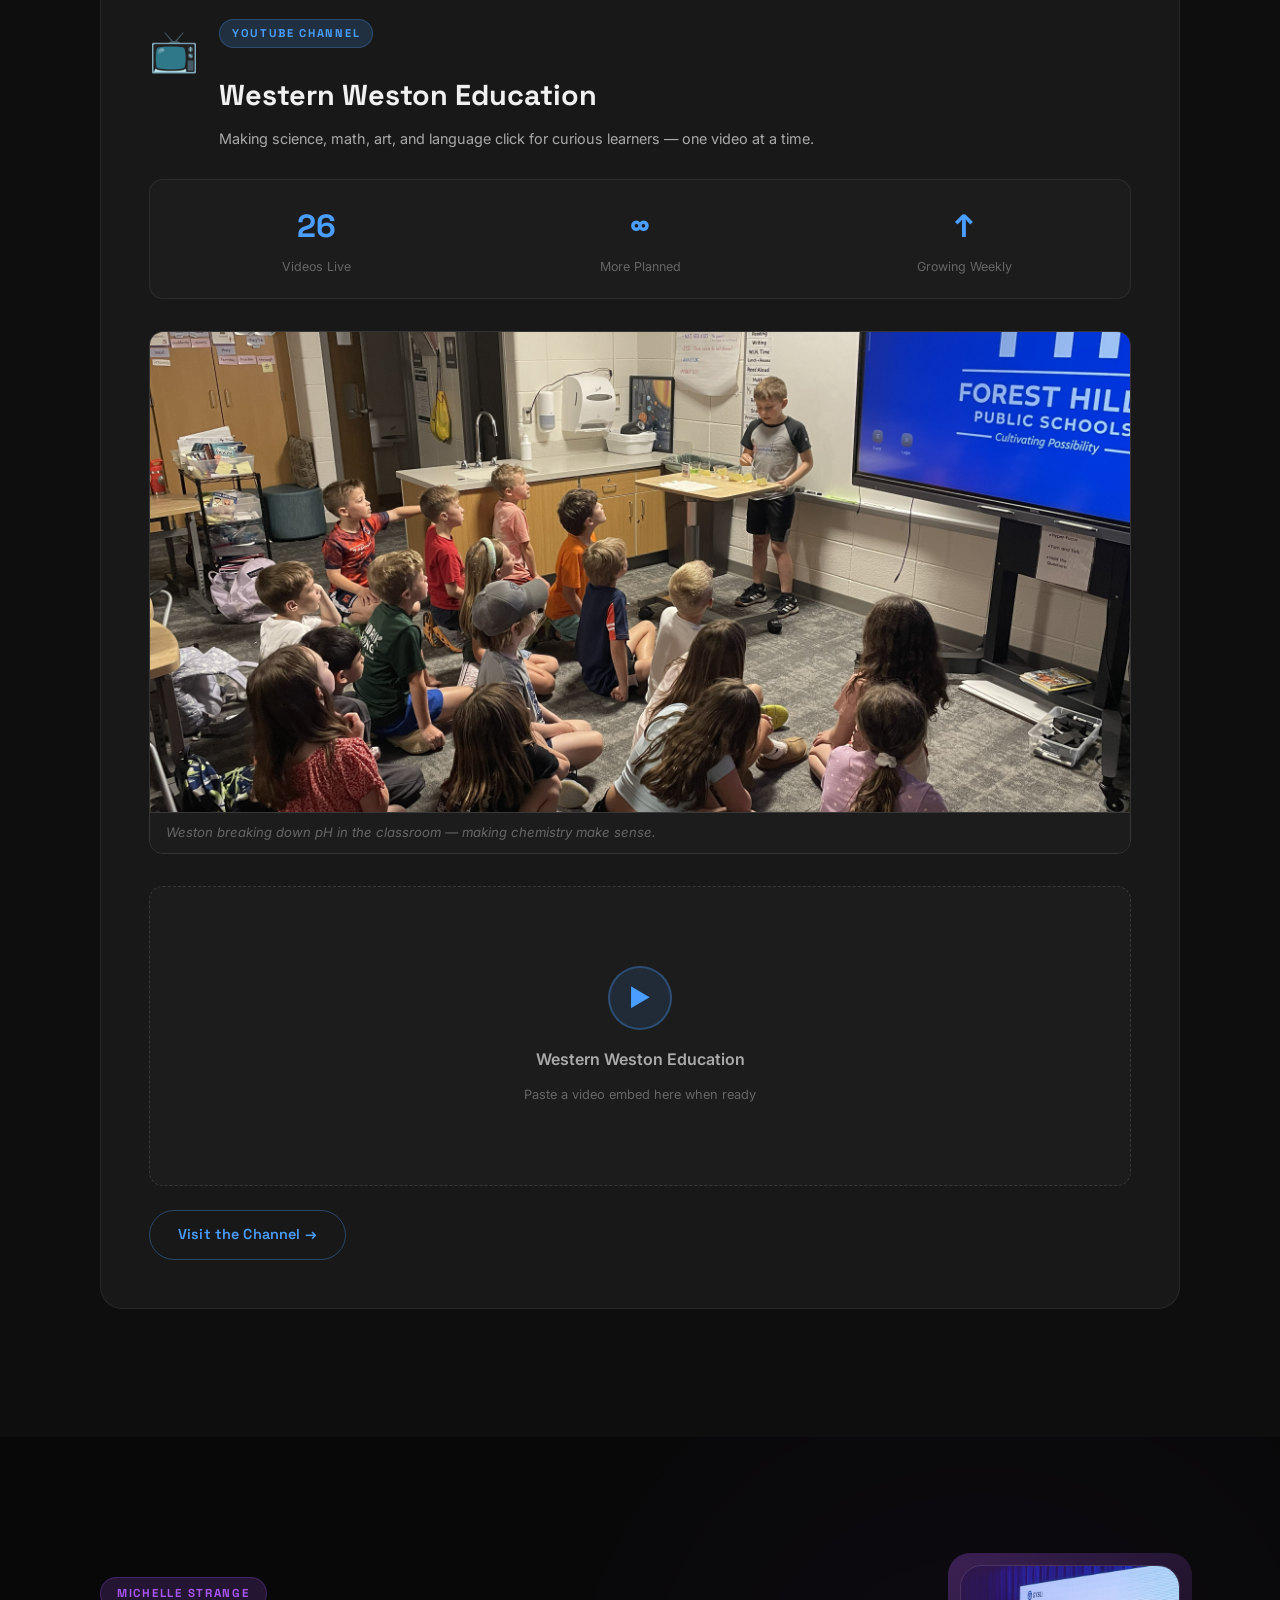
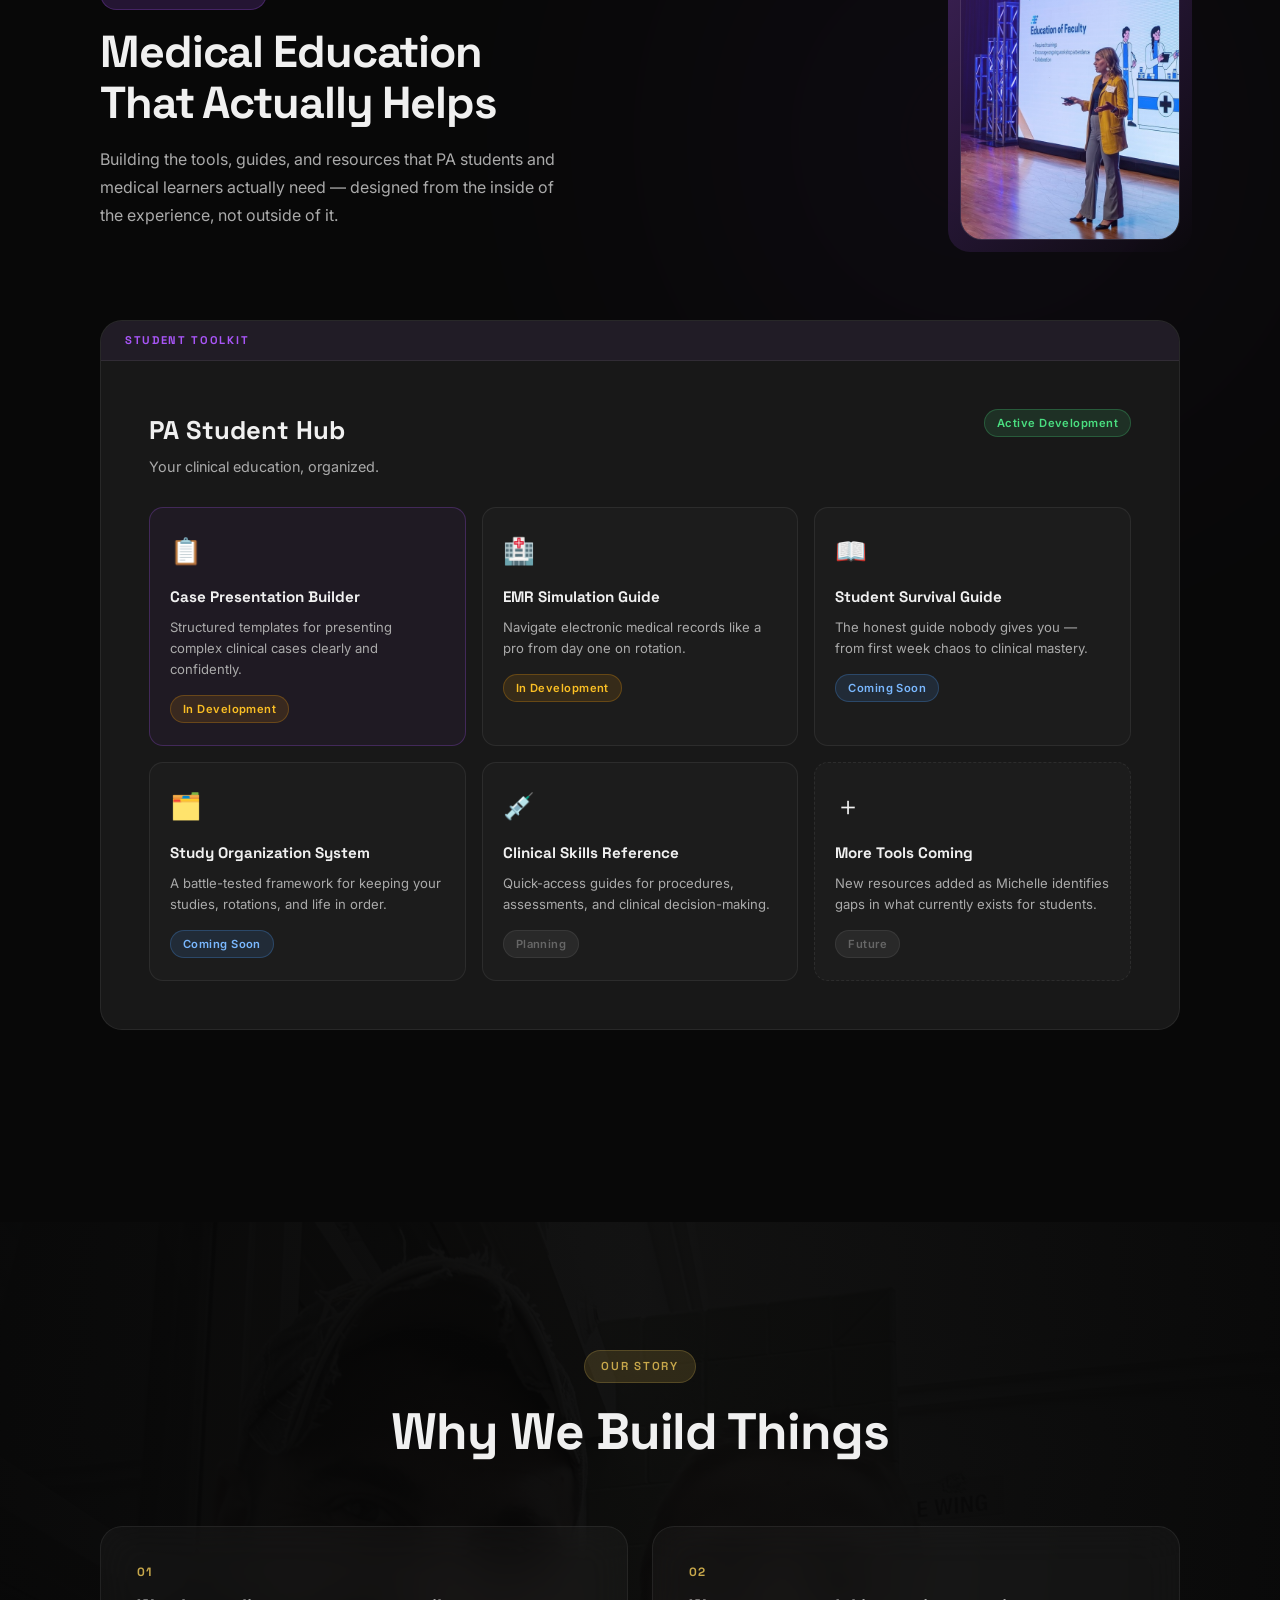
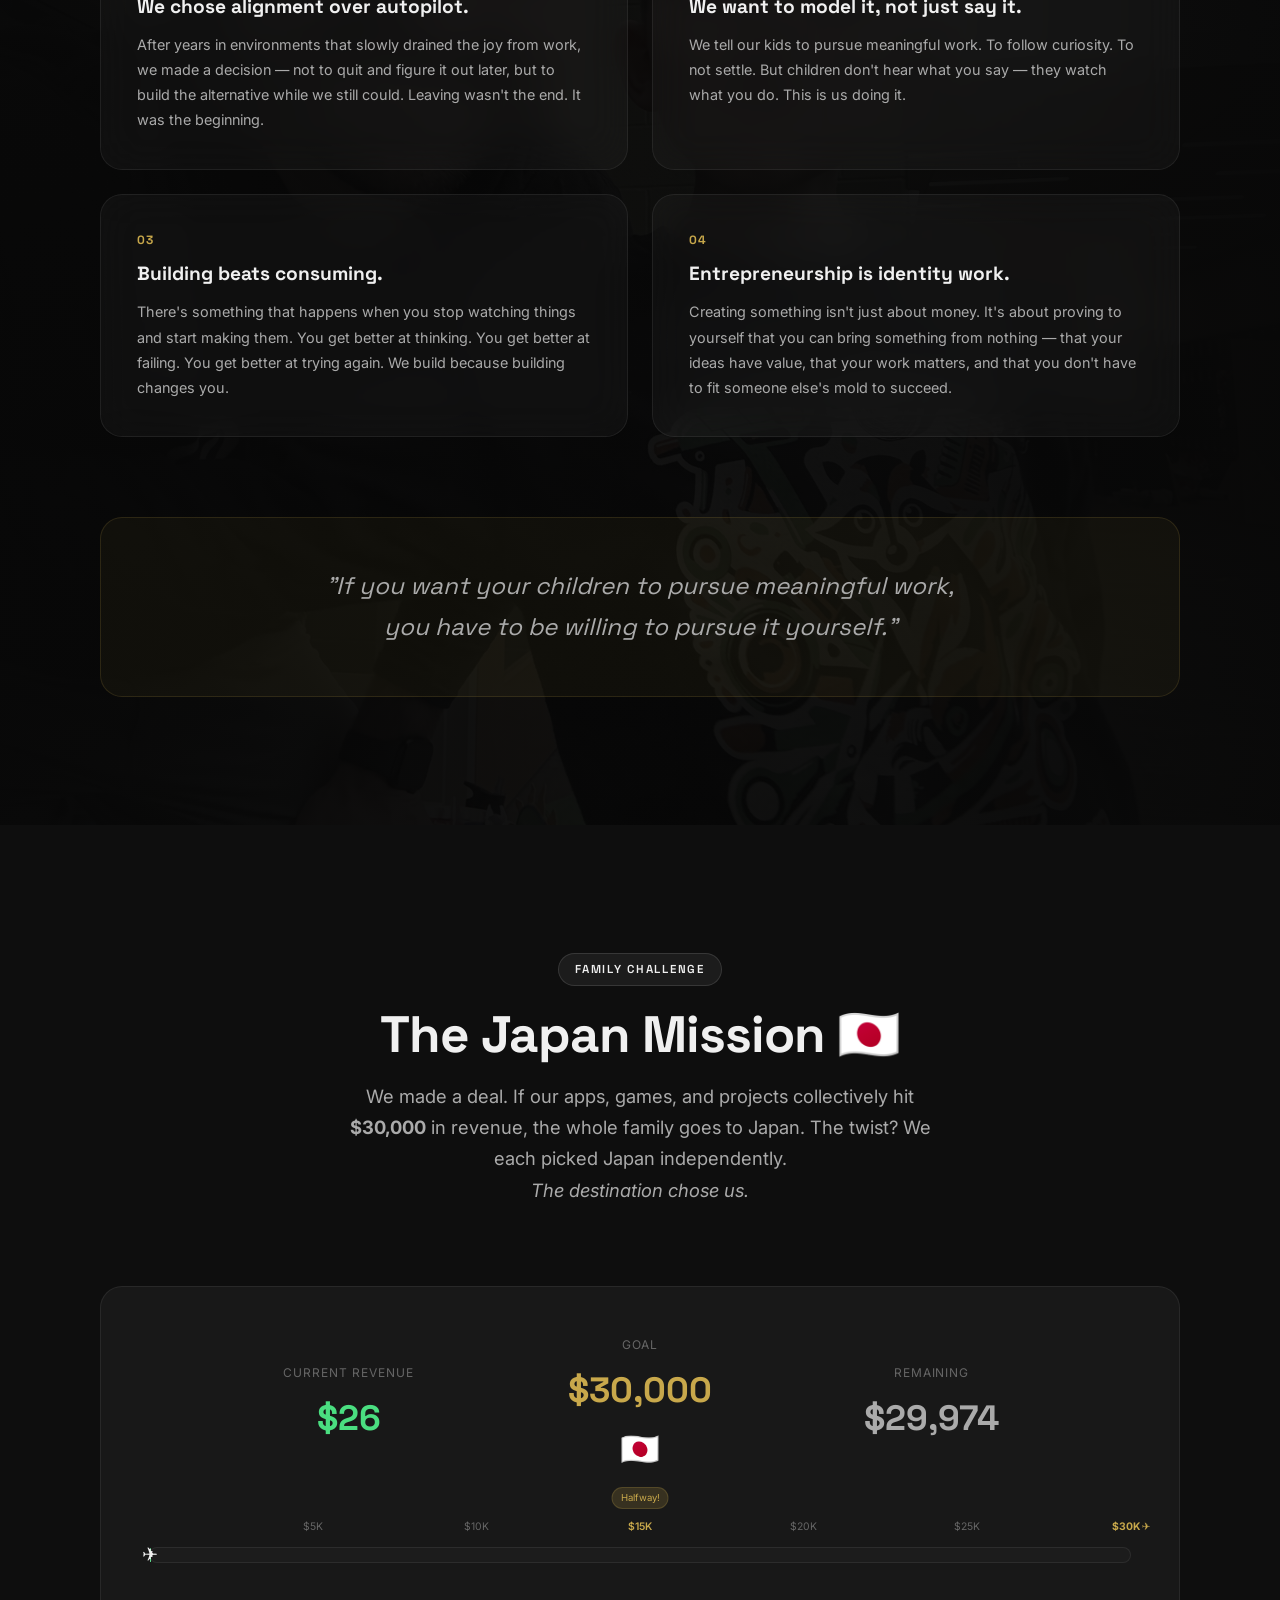
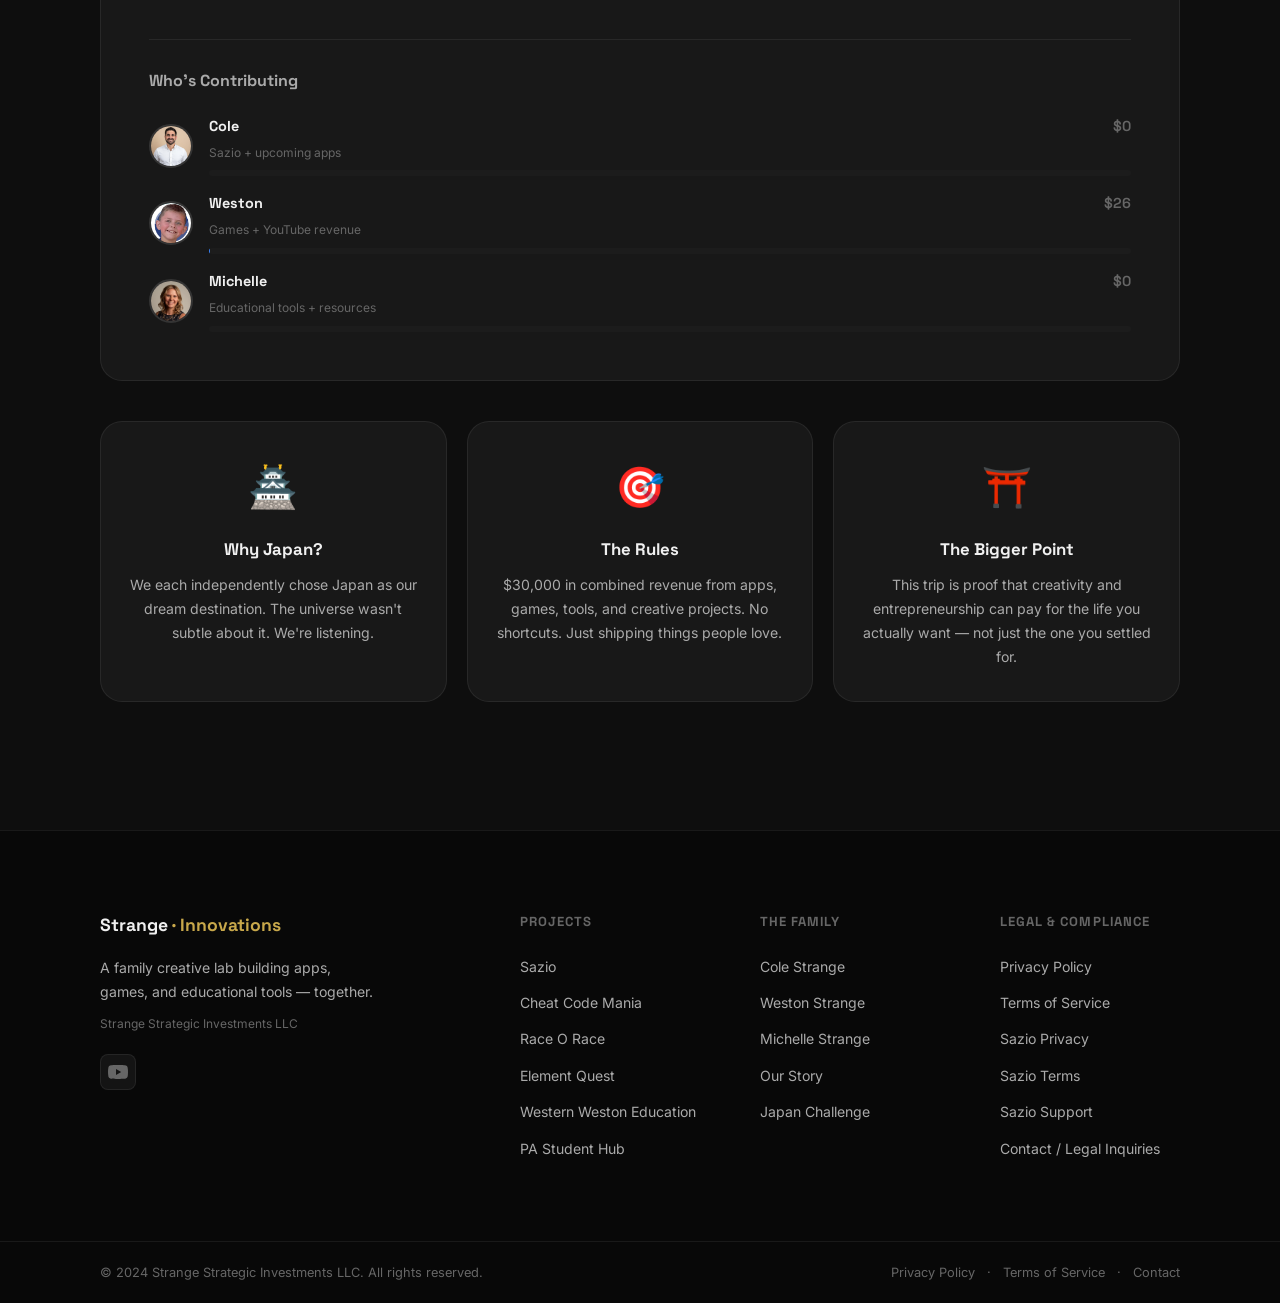
==== commit a789b25e: "Add Sazio landing page and update wordmark to minimal CSS logo Replaces the bold green-circle app ic" ====
--- a/index.html
+++ b/index.html
@@ -235,6 +235,7 @@
                 </div>
               </a>
             </div>
+            <a href="sazio/" class="sazio-page-link">View Sazio page →</a>
           </div>
           <div class="featured-app-visual">
             <div class="phone-mockup">
@@ -781,7 +782,7 @@
           <div class="footer-col">
             <h4>Projects</h4>
             <ul>
-              <li><a href="#cole">Sazio App</a></li>
+              <li><a href="sazio/">Sazio</a></li>
               <li><a href="#weston">Cheat Code Mania</a></li>
               <li><a href="#weston">Race O Race</a></li>
               <li><a href="#weston">Element Quest</a></li>
@@ -806,9 +807,9 @@
             <ul>
               <li><a href="legal/privacy.html">Privacy Policy</a></li>
               <li><a href="legal/terms.html">Terms of Service</a></li>
-              <li><a href="legal/privacy.html#food-noise">Food Noise Privacy</a></li>
-              <li><a href="legal/privacy.html#cheat-code">Cheat Code Mania Privacy</a></li>
-              <li><a href="legal/privacy.html#western-weston">Western Weston Privacy</a></li>
+              <li><a href="sazio/privacy/">Sazio Privacy</a></li>
+              <li><a href="sazio/terms/">Sazio Terms</a></li>
+              <li><a href="sazio/support/">Sazio Support</a></li>
               <li><a href="mailto:hello@strangeinnovations.com">Contact / Legal Inquiries</a></li>
             </ul>
           </div>
--- a/css/styles.css
+++ b/css/styles.css
@@ -1377,3 +1377,235 @@
   .tracker-stats { grid-template-columns: 1fr; }
   .tracker-stat-goal { grid-column: 1; }
 }
+
+/* ═══════════════════════════════════ SAZIO BRAND ═══════════════════════════════════ */
+:root {
+  --sazio-teal: #0ea5a0;
+  --sazio-teal-light: #2dd4bf;
+  --sazio-teal-glow: rgba(14,165,160,0.18);
+}
+
+/* Sazio project landing page */
+.sazio-page { min-height: 100vh; background: var(--bg-0); display: flex; flex-direction: column; }
+
+.sazio-hero-section {
+  flex: 1;
+  padding: 120px 0 60px;
+  position: relative;
+  overflow: hidden;
+}
+
+/* Subtle signal-wave motif — concentric CSS rings */
+.sazio-hero-section::before {
+  content: '';
+  position: absolute;
+  top: 40%;
+  right: -180px;
+  transform: translateY(-50%);
+  width: 500px;
+  height: 500px;
+  border-radius: 50%;
+  background: transparent;
+  box-shadow:
+    0 0 0 1px rgba(14,165,160,0.07),
+    0 0 0 50px rgba(14,165,160,0.04),
+    0 0 0 110px rgba(14,165,160,0.025),
+    0 0 0 180px rgba(14,165,160,0.015),
+    0 0 0 260px rgba(14,165,160,0.008);
+  pointer-events: none;
+}
+
+.sazio-hero-inner {
+  max-width: 720px;
+  margin: 0 auto;
+  padding: 0 clamp(20px, 5vw, 60px);
+  display: flex;
+  flex-direction: column;
+  gap: 24px;
+  position: relative;
+  z-index: 1;
+}
+
+.sazio-icon-row { display: flex; align-items: center; gap: 20px; flex-wrap: wrap; }
+
+.sazio-icon-img {
+  width: 68px;
+  height: 68px;
+  border-radius: 18px;
+  object-fit: cover;
+  flex-shrink: 0;
+}
+
+.sazio-name-block { display: flex; flex-direction: column; gap: 10px; }
+
+.sazio-wordmark-hero {
+  display: flex;
+  flex-direction: column;
+  gap: 14px;
+}
+
+.sazio-wordmark {
+  font-family: var(--font-head);
+  font-size: clamp(2.8rem, 7vw, 5rem);
+  font-weight: 300;
+  color: #9ca3af;
+  letter-spacing: 0.35em;
+  line-height: 1;
+  margin: 0;
+}
+
+.sazio-wordmark-i {
+  position: relative;
+}
+
+.sazio-wordmark-i::before {
+  content: '';
+  position: absolute;
+  top: -9px;
+  left: 50%;
+  transform: translateX(-50%);
+  width: 7px;
+  height: 7px;
+  border-radius: 50%;
+  background: var(--sazio-teal);
+}
+
+.sazio-name {
+  font-family: var(--font-head);
+  font-size: clamp(2.2rem, 5vw, 3.5rem);
+  font-weight: 700;
+  color: var(--text-1);
+  letter-spacing: -0.02em;
+  line-height: 1;
+}
+
+.sazio-beta-badge {
+  display: inline-flex;
+  align-items: center;
+  width: fit-content;
+  padding: 4px 12px;
+  background: var(--sazio-teal-glow);
+  border: 1px solid rgba(14,165,160,0.28);
+  border-radius: var(--radius-full);
+  font-size: 0.75rem;
+  font-weight: 600;
+  color: var(--sazio-teal-light);
+  letter-spacing: 0.05em;
+  text-transform: uppercase;
+}
+
+.sazio-tagline {
+  font-family: var(--font-head);
+  font-size: clamp(1rem, 2.2vw, 1.25rem);
+  font-weight: 500;
+  color: var(--sazio-teal-light);
+  line-height: 1.3;
+}
+
+.sazio-desc { font-size: 0.97rem; color: var(--text-2); line-height: 1.78; max-width: 580px; }
+
+.sazio-links-row {
+  display: flex;
+  flex-wrap: wrap;
+  gap: 6px 18px;
+  align-items: center;
+  padding-top: 8px;
+  border-top: 1px solid var(--border);
+}
+
+.sazio-link {
+  font-family: var(--font-head);
+  font-size: 0.88rem;
+  font-weight: 500;
+  color: var(--sazio-teal);
+  border-bottom: 1px solid rgba(14,165,160,0.28);
+  padding-bottom: 1px;
+  transition: color var(--t) var(--ease), border-color var(--t) var(--ease);
+}
+.sazio-link:hover { color: var(--sazio-teal-light); border-color: var(--sazio-teal-light); }
+
+.sazio-link-sep { color: var(--text-3); font-size: 0.8rem; }
+
+.sazio-contact { font-size: 0.88rem; color: var(--text-3); }
+.sazio-contact a { color: var(--text-2); transition: color var(--t) var(--ease); }
+.sazio-contact a:hover { color: var(--sazio-teal-light); }
+
+.sazio-back-row {
+  max-width: 720px;
+  margin: 0 auto;
+  padding: 32px clamp(20px, 5vw, 60px) 48px;
+}
+
+.sazio-back-link {
+  display: inline-flex;
+  align-items: center;
+  gap: 6px;
+  font-family: var(--font-head);
+  font-size: 0.88rem;
+  color: var(--text-3);
+  transition: color var(--t) var(--ease);
+}
+.sazio-back-link:hover { color: var(--sazio-teal-light); }
+
+.sazio-page-footer { border-top: 1px solid var(--border); padding: 24px clamp(20px, 5vw, 60px); text-align: center; }
+.sazio-page-footer p { font-size: 0.8rem; color: var(--text-3); }
+
+/* Sazio nav back link (used in sazio/index.html nav) */
+.sazio-nav-back {
+  font-family: var(--font-head);
+  font-size: 0.85rem;
+  color: var(--text-3);
+  transition: color var(--t) var(--ease);
+}
+.sazio-nav-back:hover { color: var(--text-2); }
+
+/* Sazio legal sub-pages — teal overrides for gold */
+.sazio-legal .legal-content h2 { color: var(--sazio-teal); }
+.sazio-legal .legal-content a { color: var(--sazio-teal-light); }
+.sazio-legal .legal-back:hover { color: var(--sazio-teal-light); }
+
+/* Sub-nav shared across privacy / terms / support */
+.sazio-legal-nav {
+  display: flex;
+  flex-wrap: wrap;
+  gap: 6px 20px;
+  align-items: center;
+  margin-bottom: 40px;
+  padding: 16px 0;
+  border-top: 1px solid var(--border);
+  border-bottom: 1px solid var(--border);
+}
+.sazio-legal-nav a {
+  font-family: var(--font-head);
+  font-size: 0.85rem;
+  color: var(--sazio-teal) !important;
+  text-decoration: none !important;
+  border-bottom: 1px solid rgba(14,165,160,0.28);
+  padding-bottom: 1px;
+  transition: color var(--t) var(--ease), border-color var(--t) var(--ease);
+}
+.sazio-legal-nav a:hover { color: var(--sazio-teal-light) !important; border-color: var(--sazio-teal-light); }
+.sazio-legal-nav-sep { color: var(--text-3); font-size: 0.8rem; }
+
+/* Callout box — not medical advice, crisis line */
+.sazio-notice {
+  background: rgba(14,165,160,0.06);
+  border-left: 3px solid var(--sazio-teal);
+  border-radius: 0 var(--radius-sm) var(--radius-sm) 0;
+  padding: 16px 20px;
+  margin: 20px 0;
+}
+.sazio-notice p { font-size: 0.9rem; color: var(--text-2); margin-bottom: 0 !important; }
+
+/* "View Sazio page" link inside Cole's featured app card */
+.sazio-page-link {
+  display: inline-flex;
+  align-items: center;
+  gap: 4px;
+  font-family: var(--font-head);
+  font-size: 0.85rem;
+  color: var(--text-3);
+  margin-top: 14px;
+  transition: color var(--t) var(--ease);
+}
+.sazio-page-link:hover { color: var(--gold-light); }
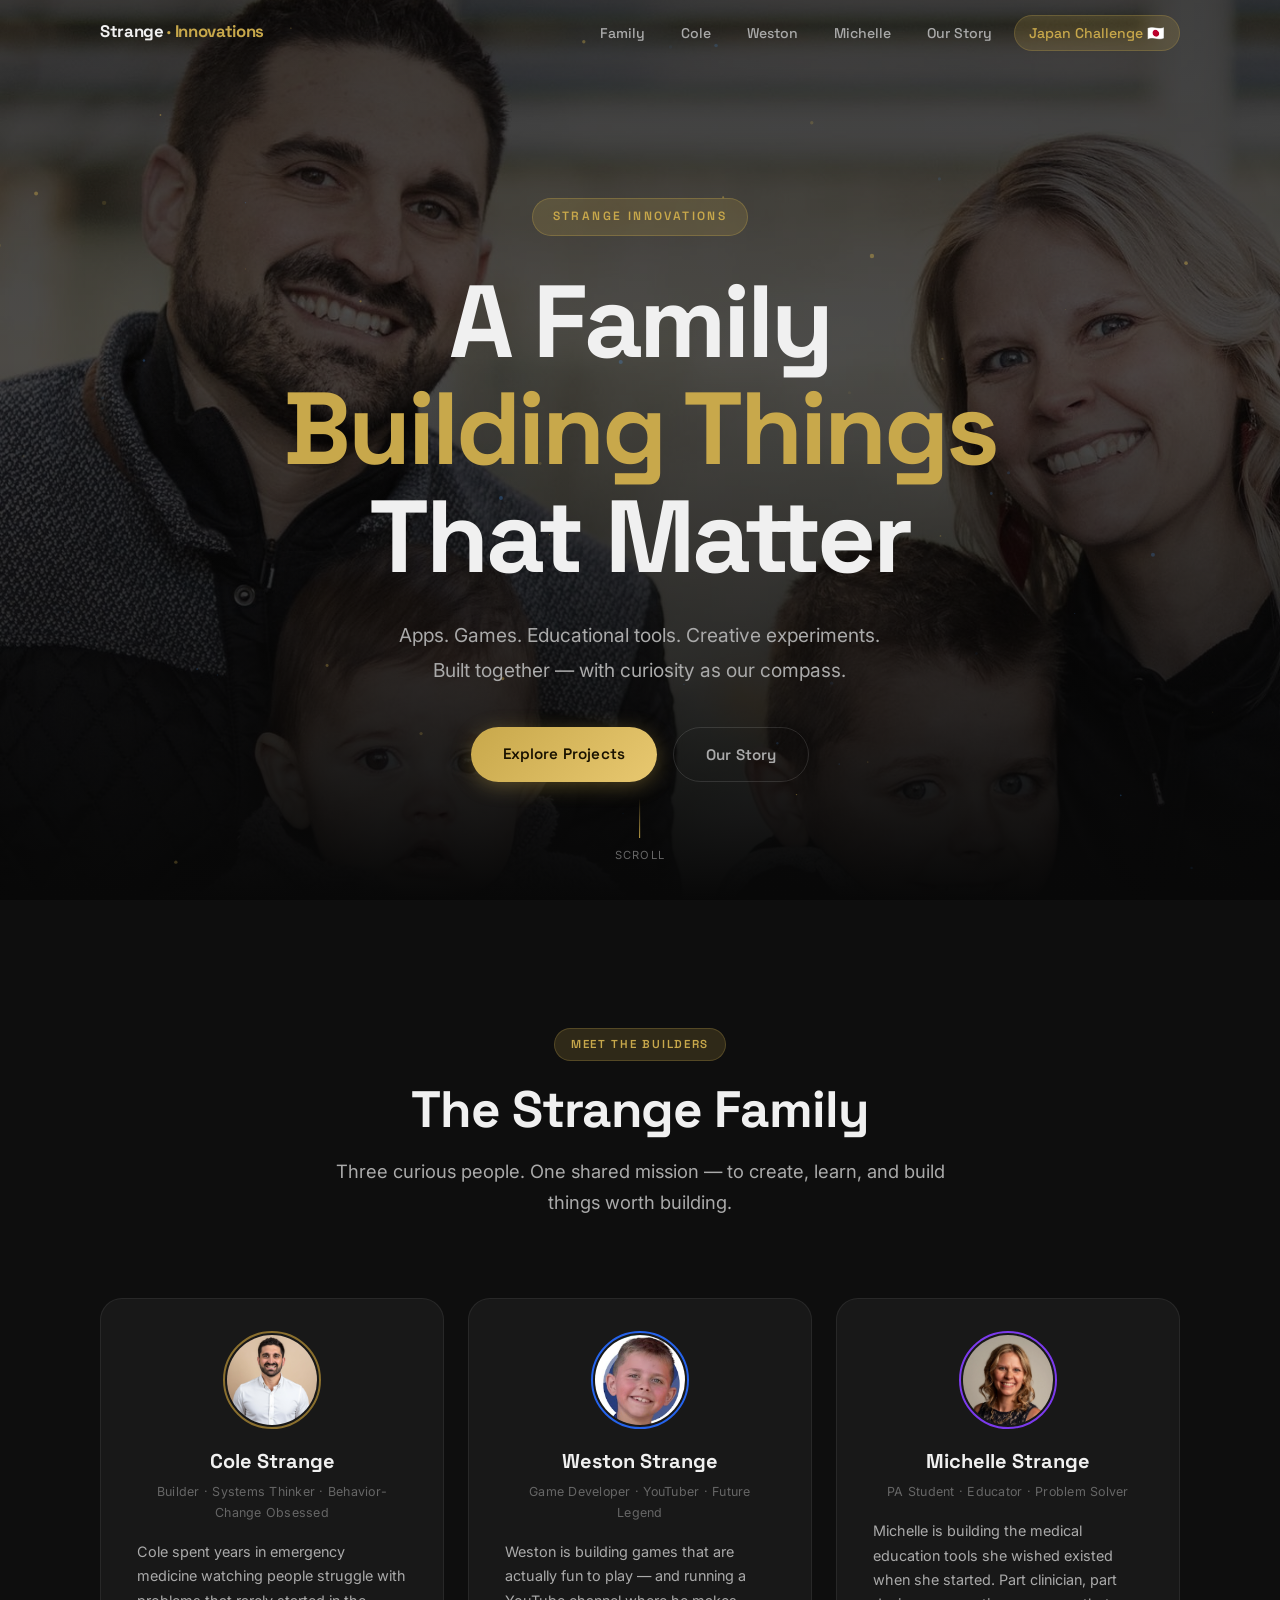
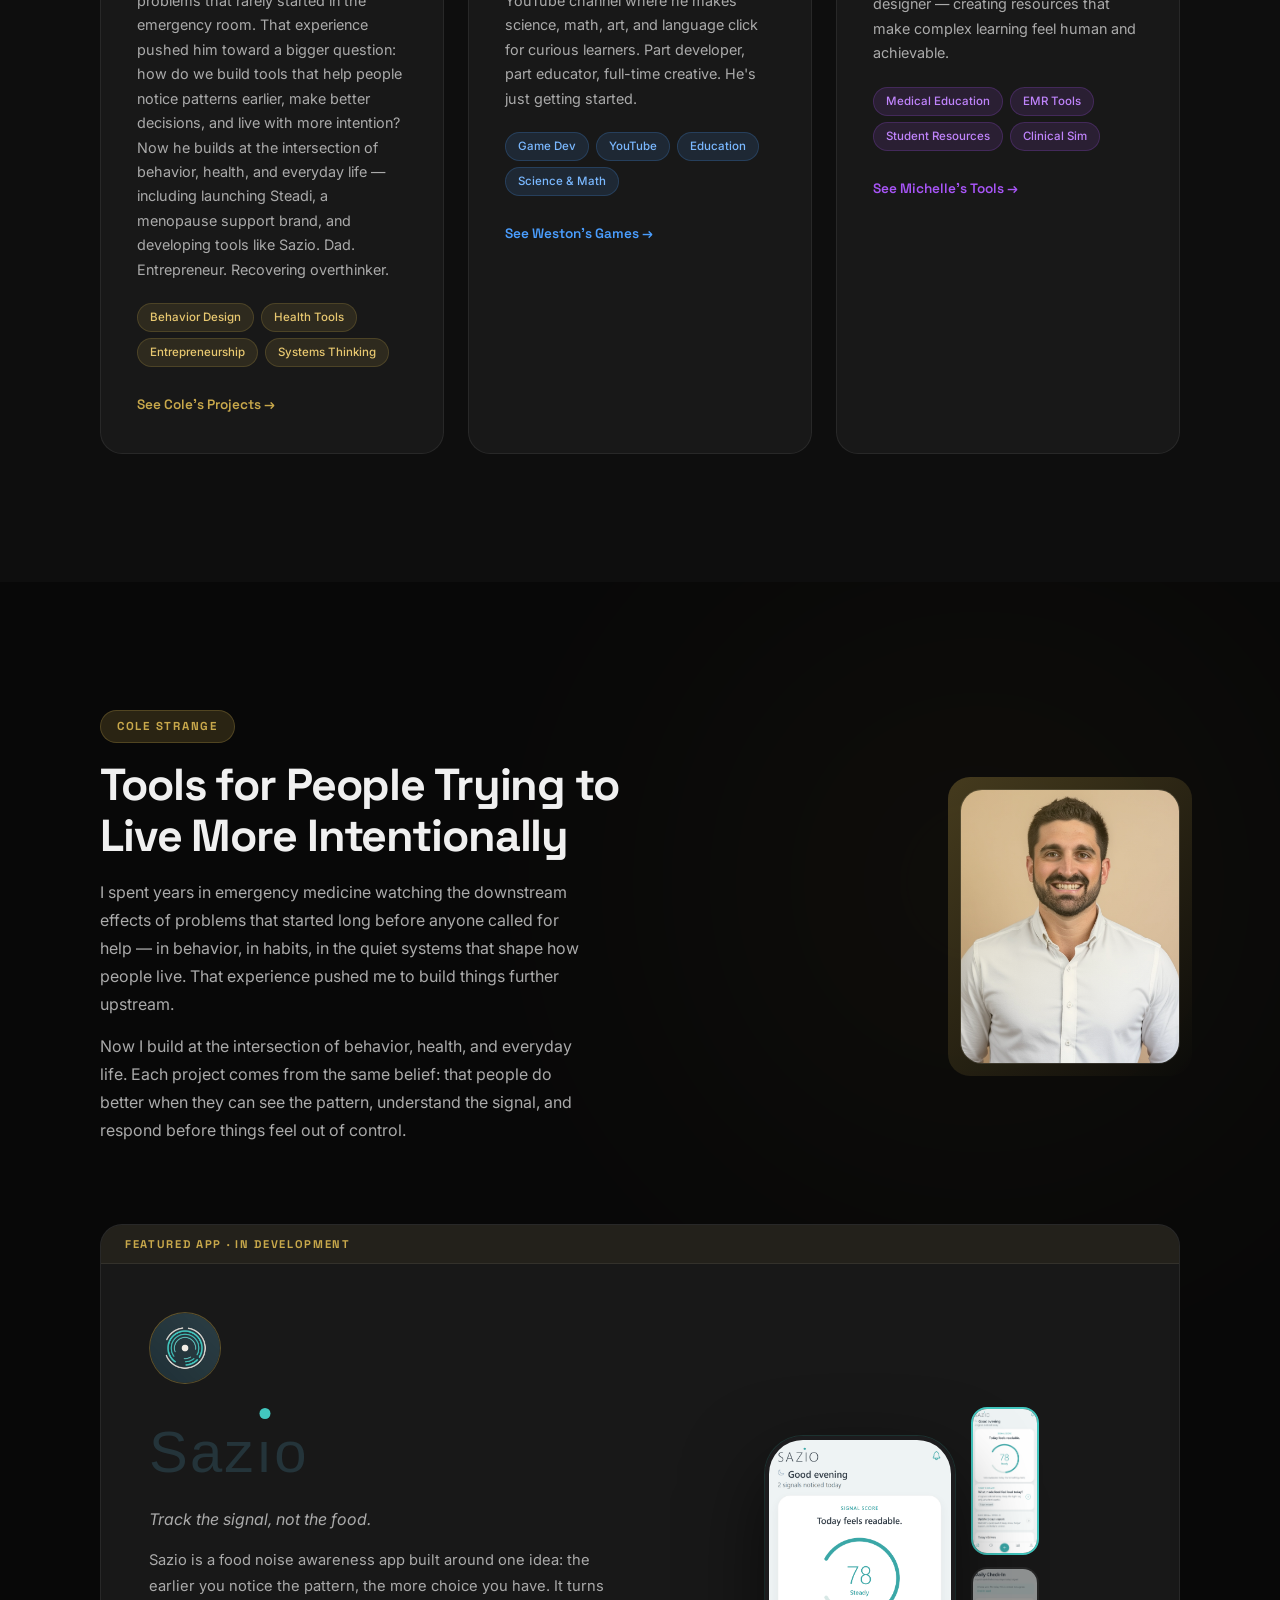
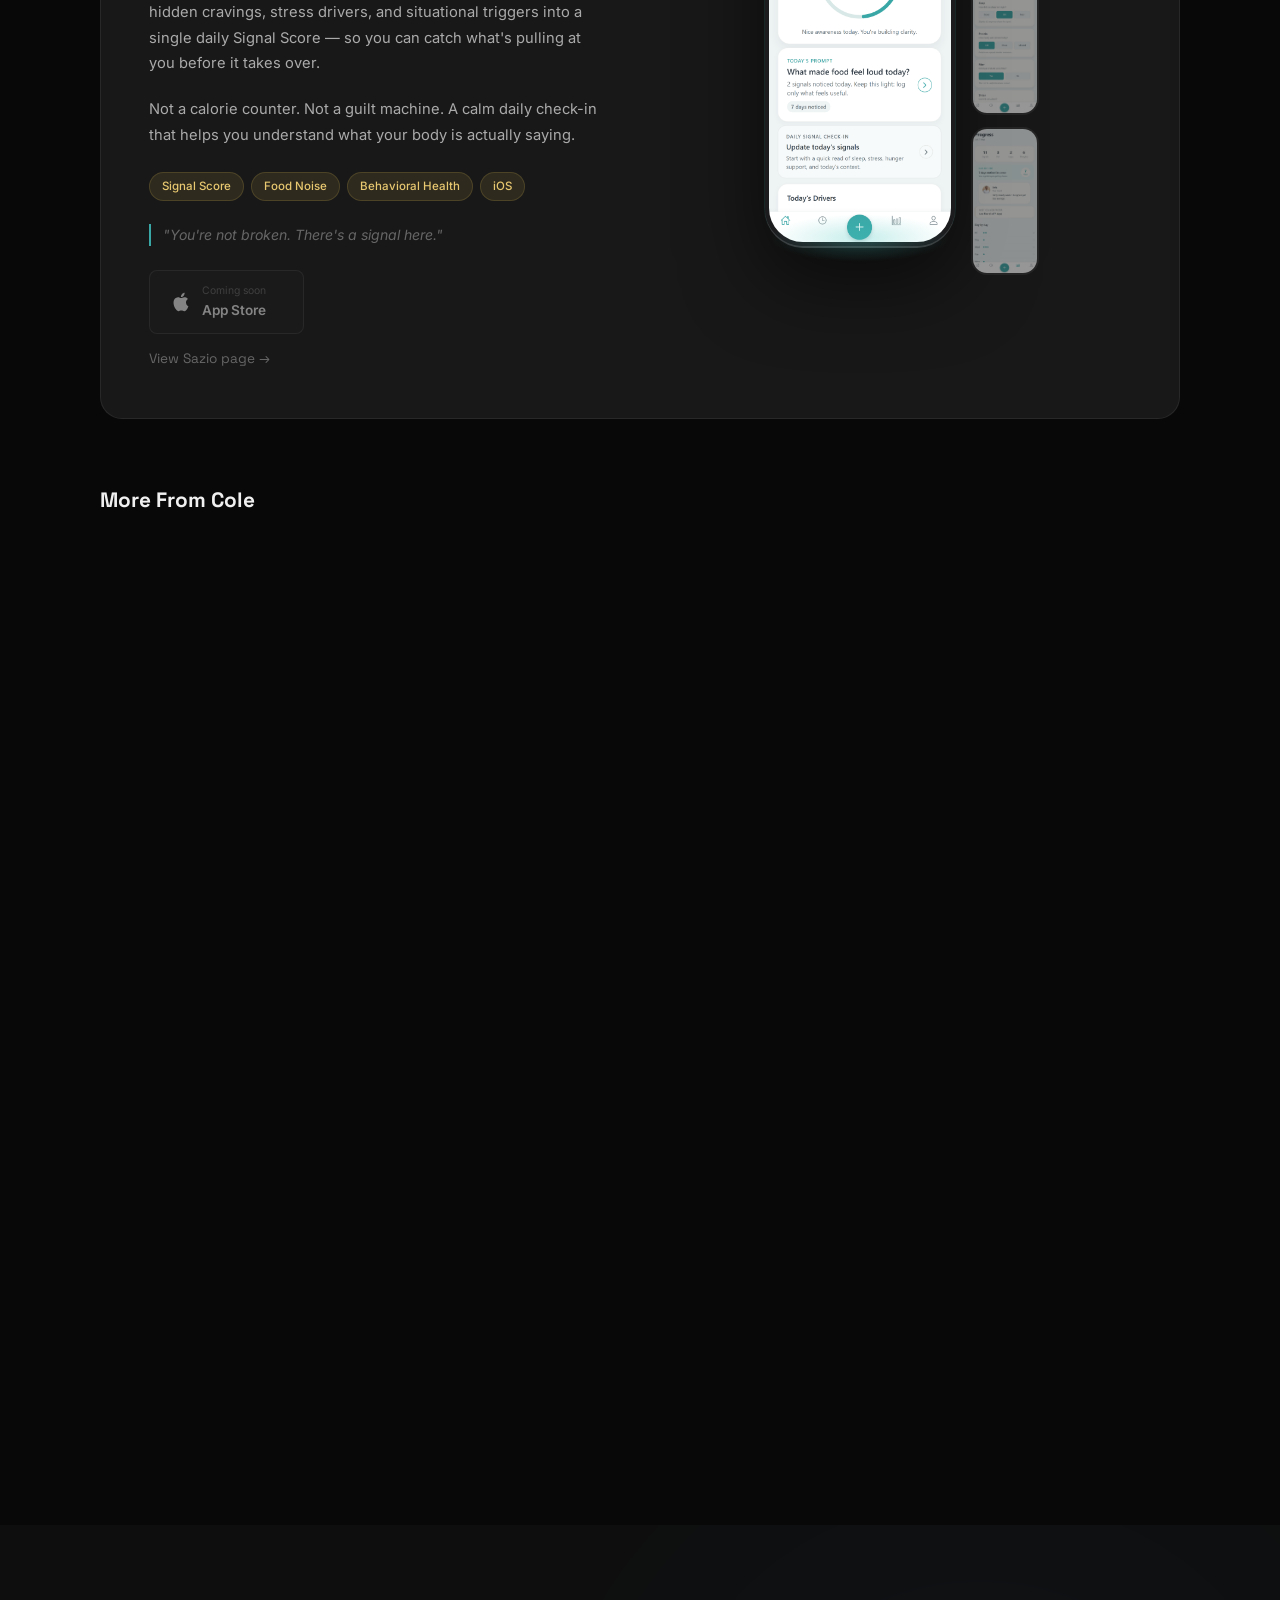
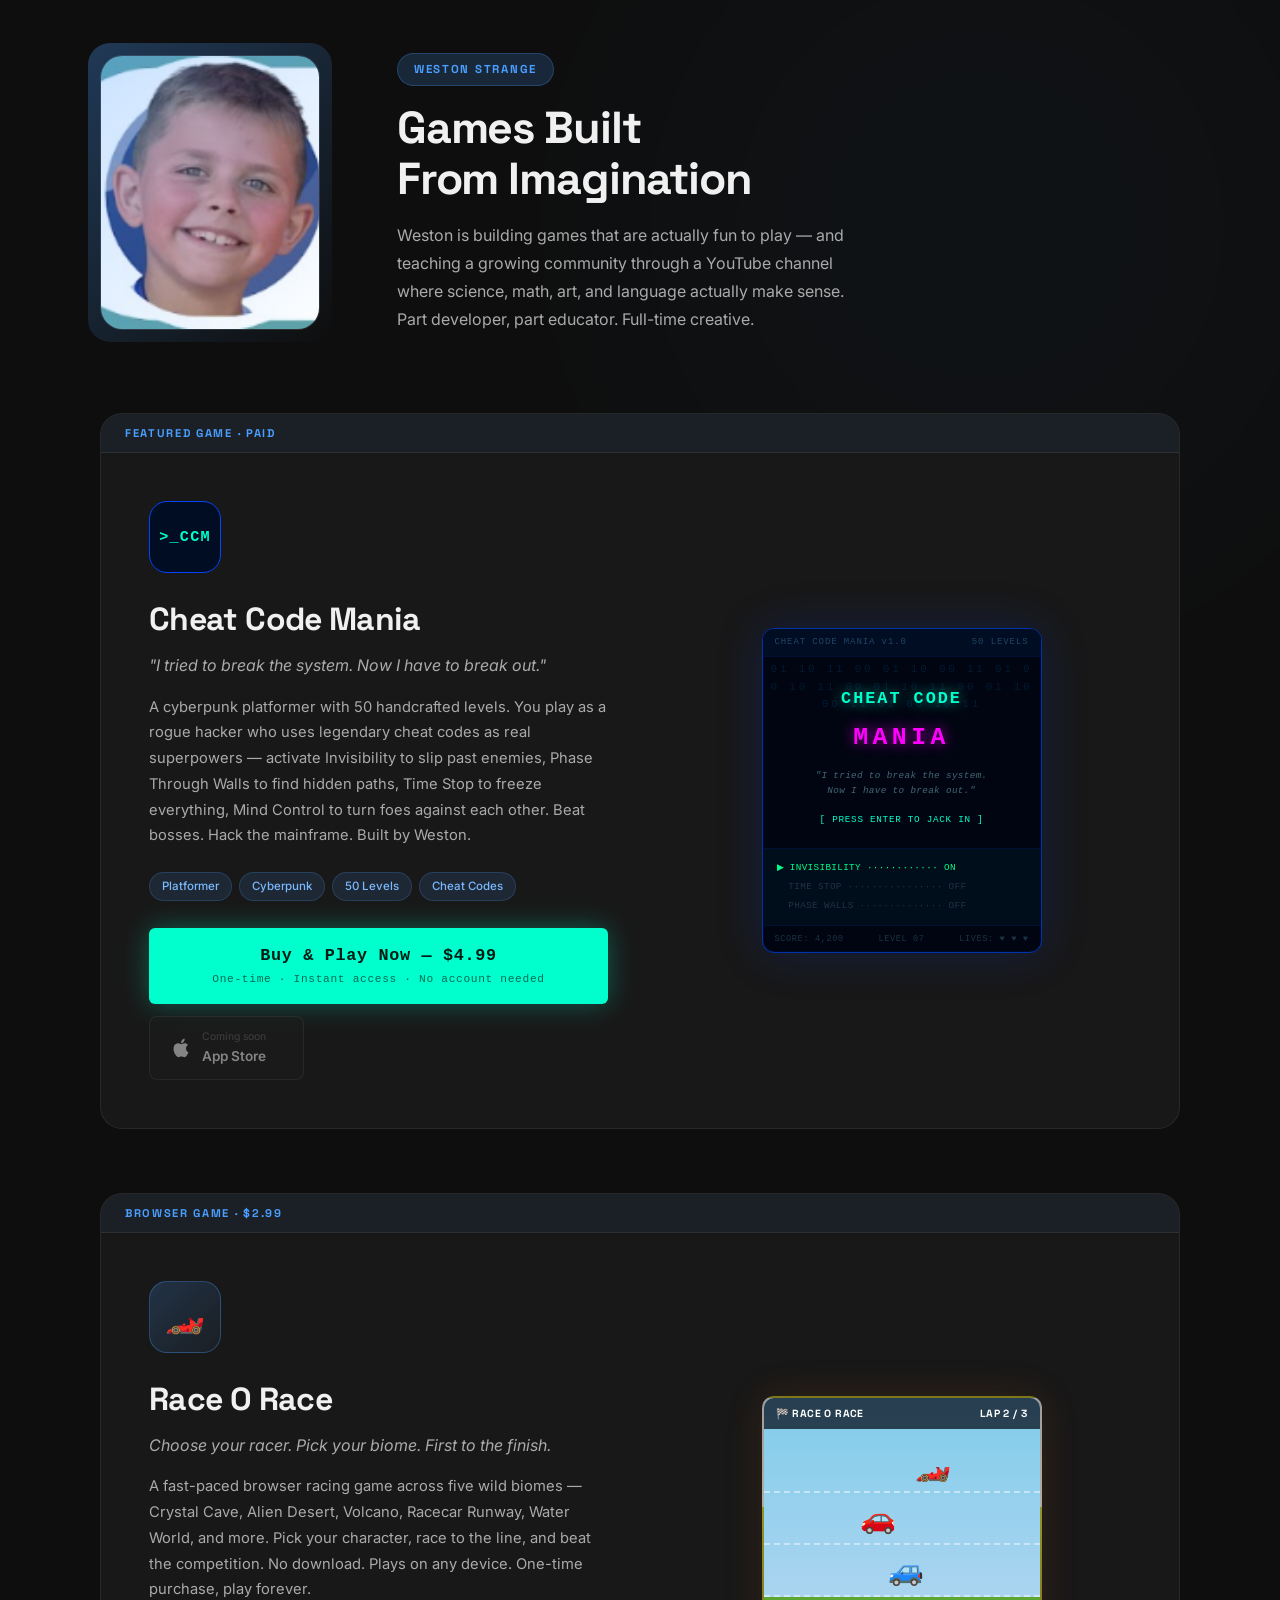
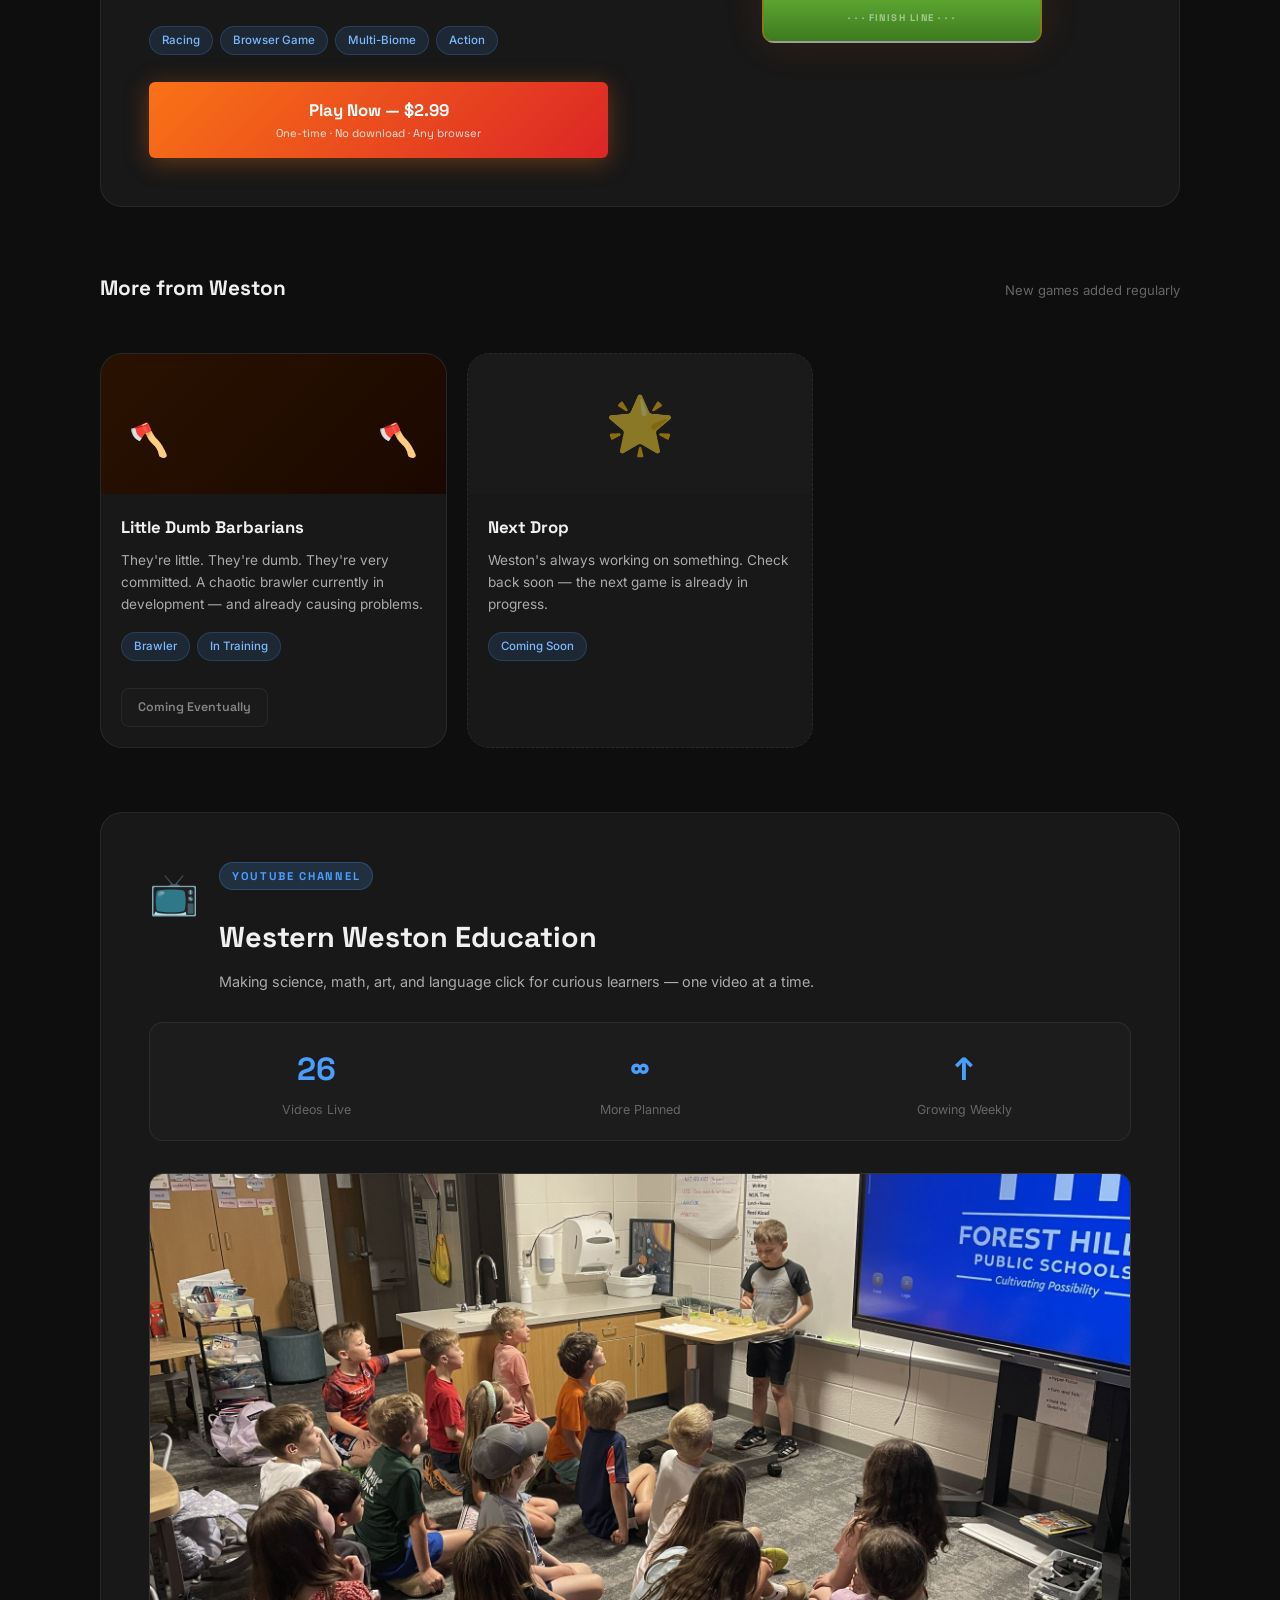
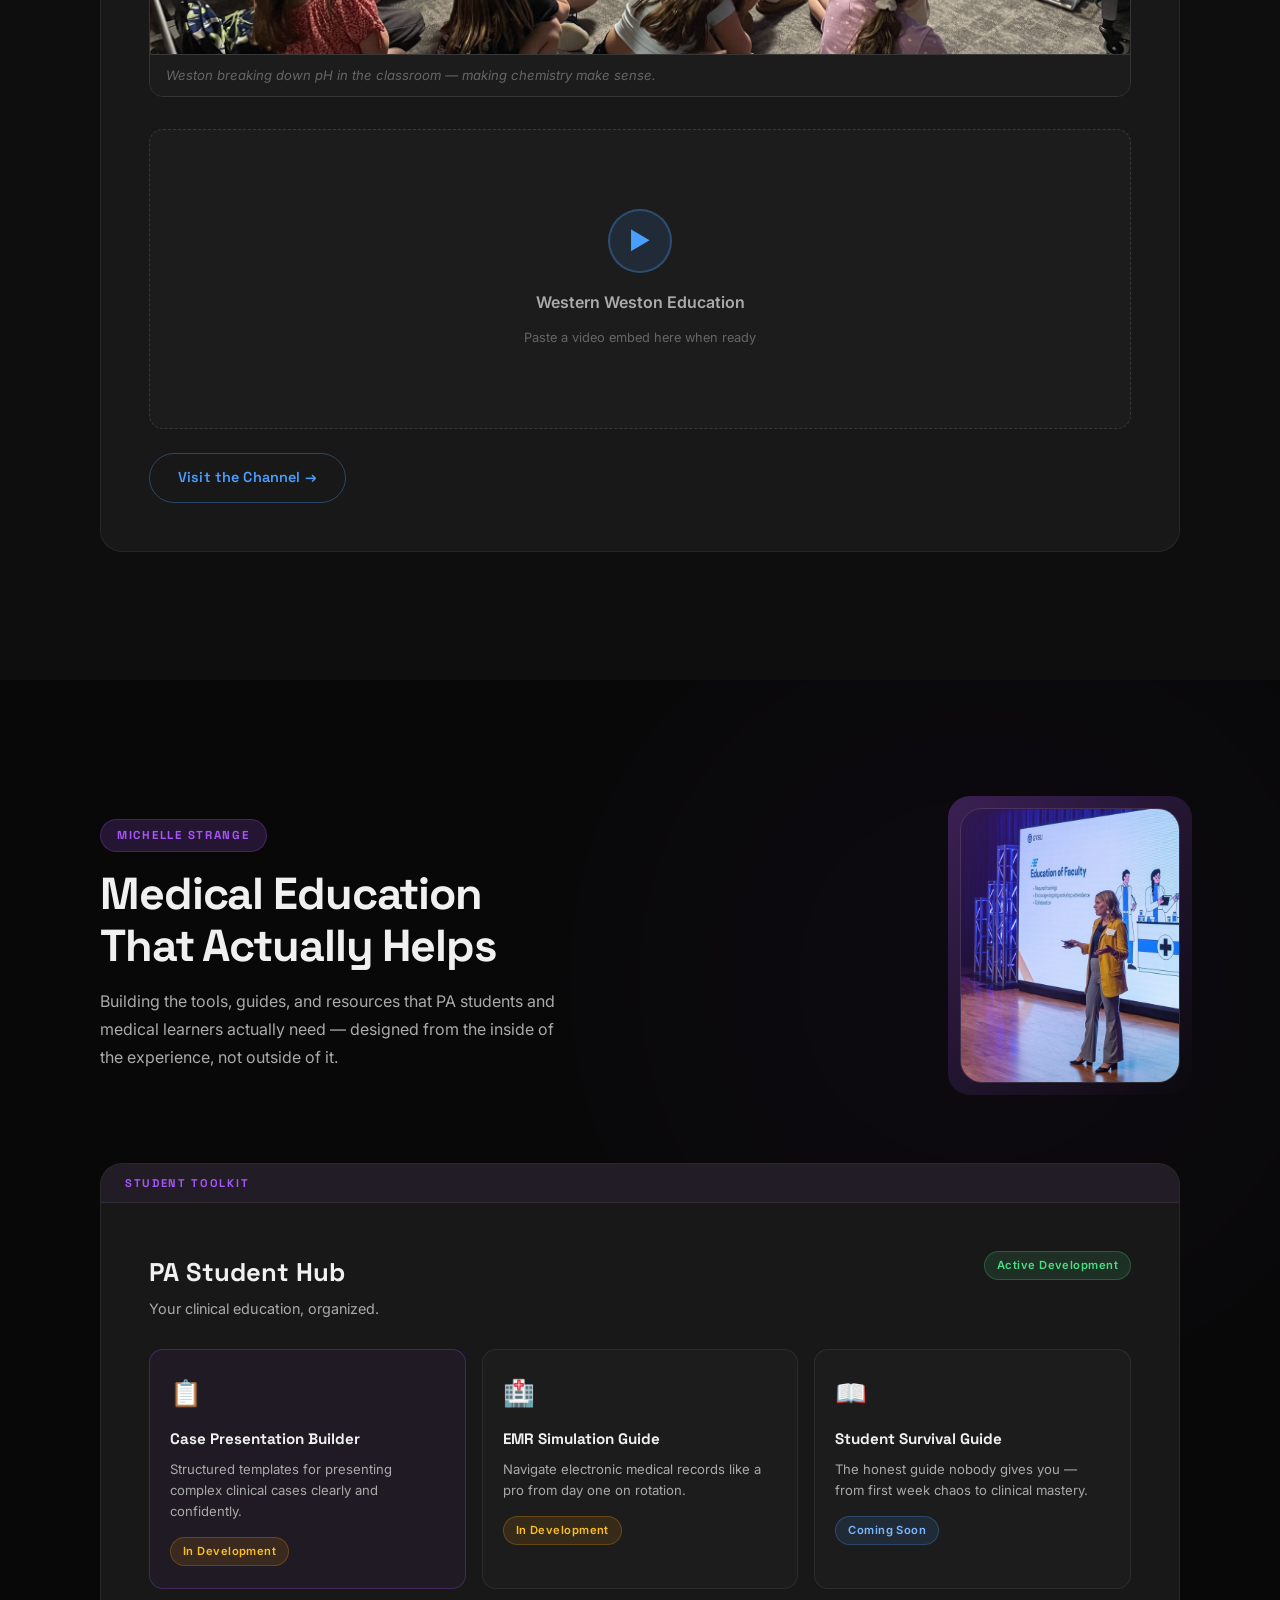
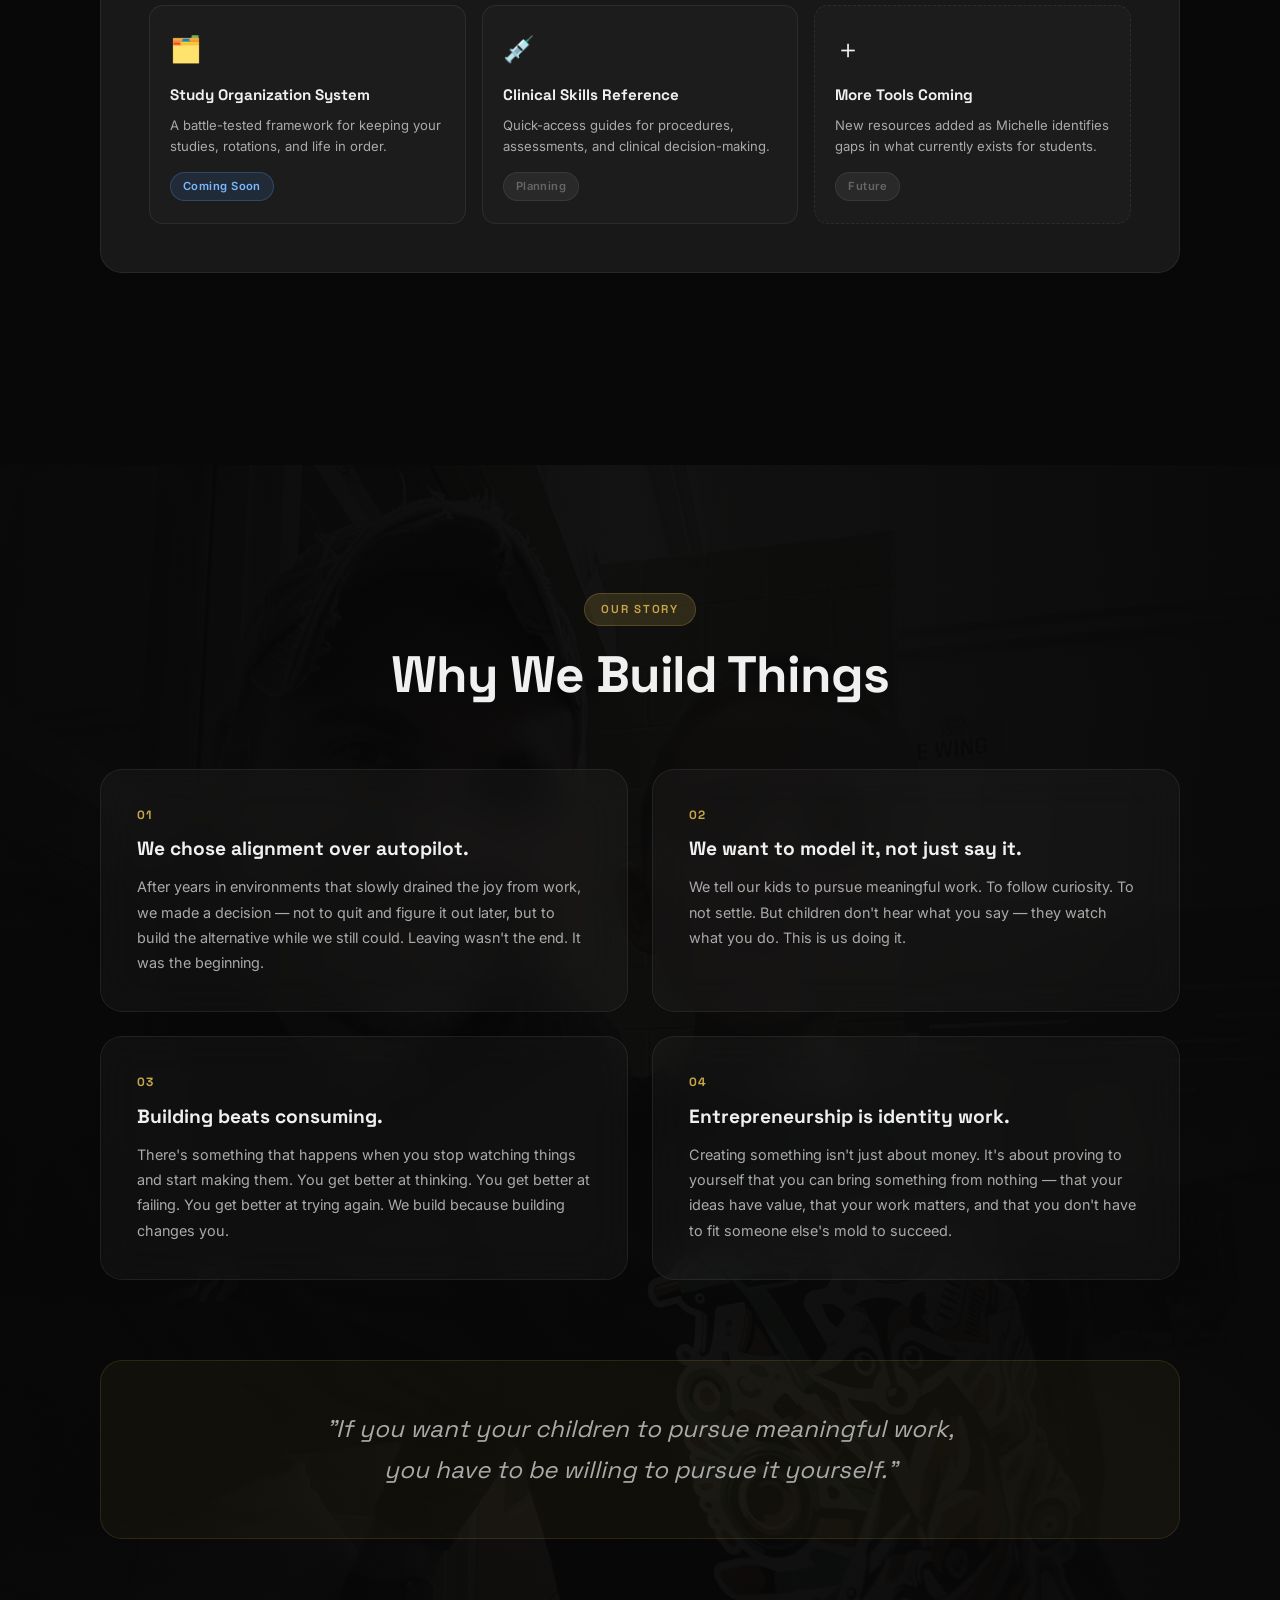
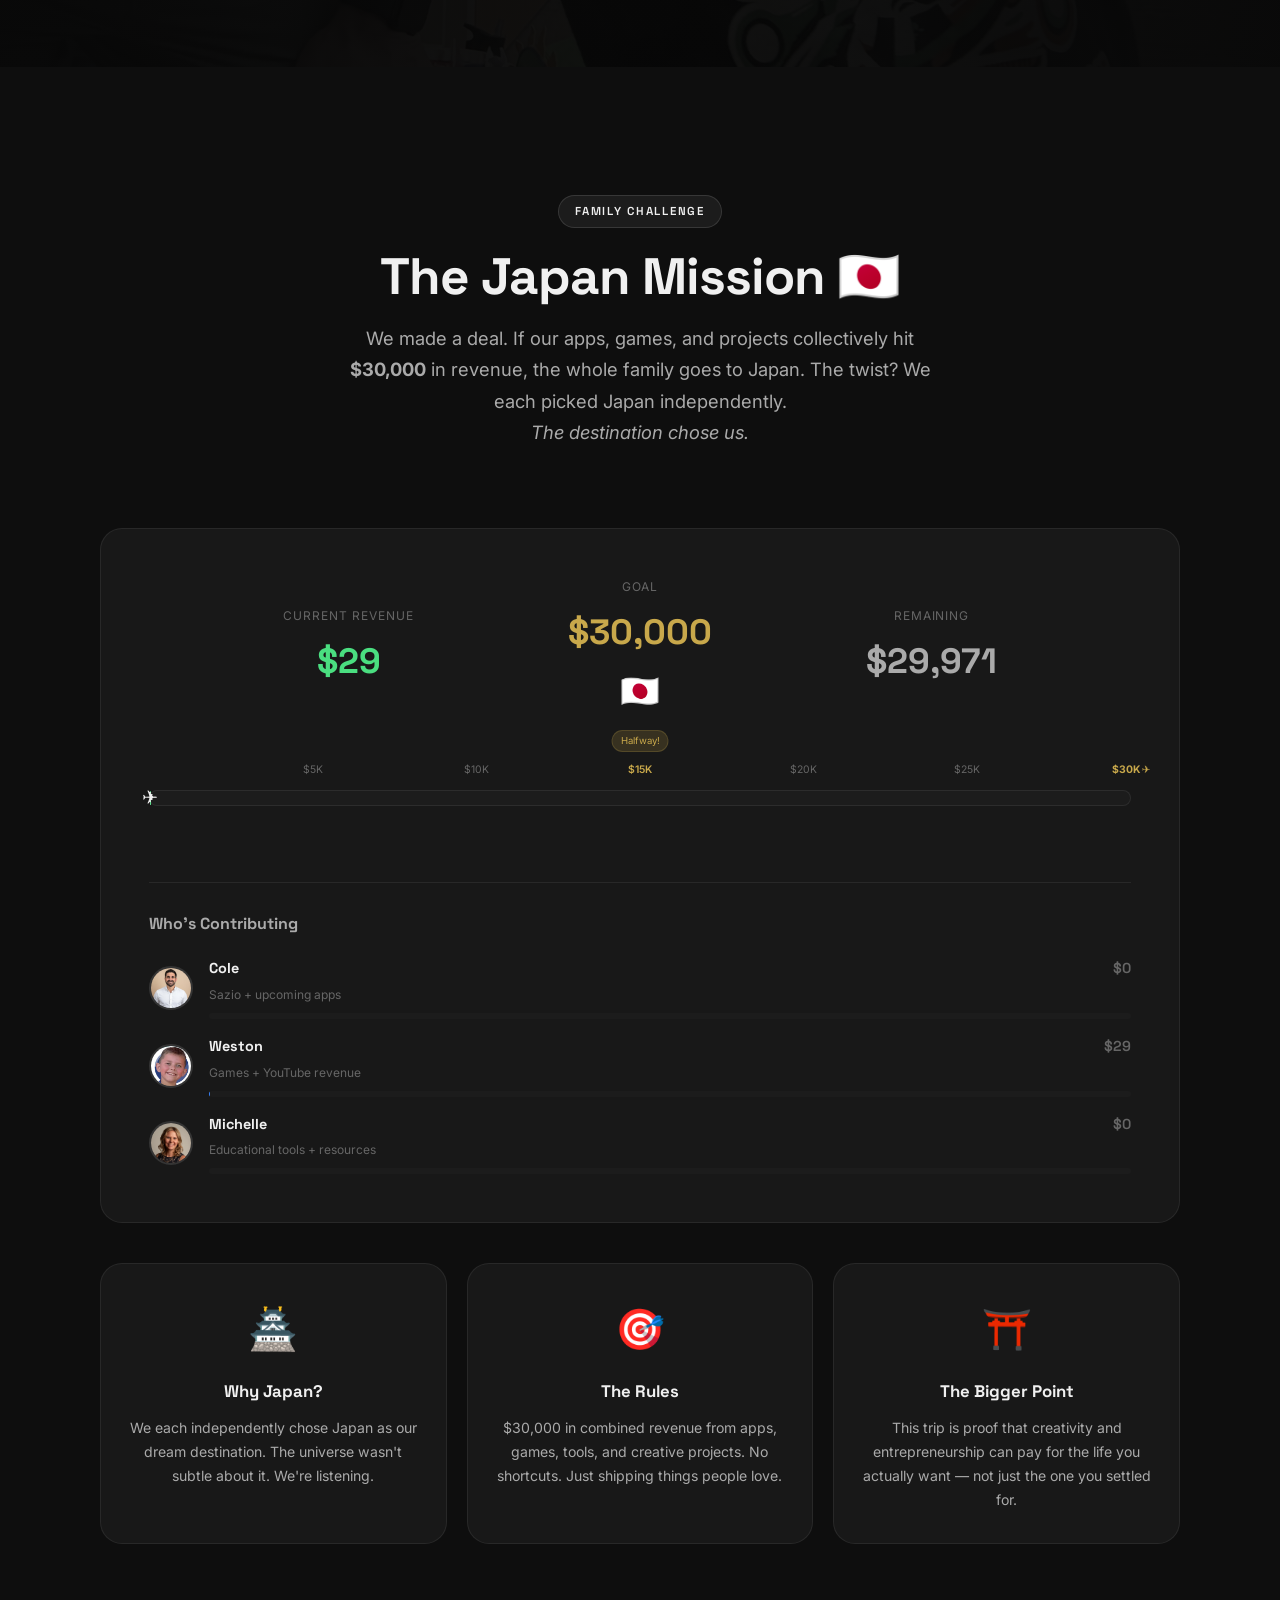
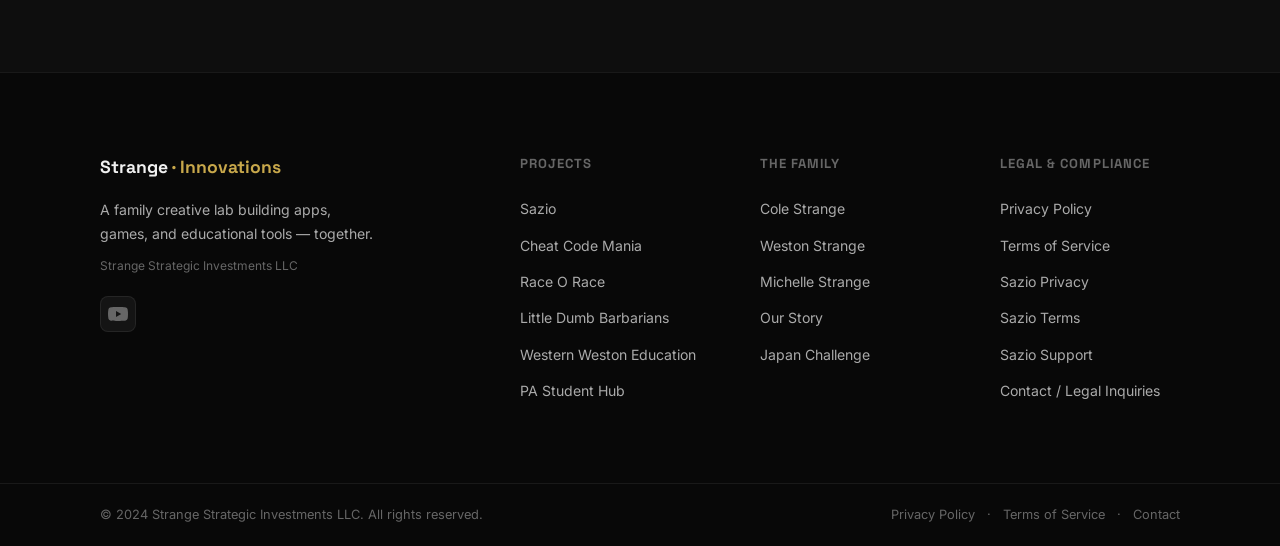
==== commit e44fb24d: "Overhaul Sazio section, add CCM/Race O Race, Little Dumb Barbarians - Sazio: new app icon, real app " ====
--- a/index.html
+++ b/index.html
@@ -195,76 +195,57 @@
 
       <!-- Featured: Sazio -->
       <div class="featured-app reveal">
-        <div class="featured-app-label label-gold">Featured App</div>
-        <div class="featured-app-inner">
+        <div class="featured-app-label label-gold">Featured App · In Development</div>
+        <div class="featured-app-inner sazio-inner">
           <div class="featured-app-info">
             <div class="app-icon food-noise-icon app-icon-logo">
               <img src="Graphics/sazio.png" alt="Sazio" class="brand-logo-img">
             </div>
-            <h3 class="featured-app-name">Sazio</h3>
+            <h3 class="featured-app-name" aria-label="Sazio">
+              <span class="sazio-name-wm">Saz<span class="sazio-wm-i">ı</span>o</span>
+            </h3>
             <p class="featured-app-tagline">Track the signal, not the food.</p>
             <p class="featured-app-desc">
-              Sazio is a food noise tracker built to help people notice the mental chatter, cravings, and
-              situational patterns that influence eating before they feel inevitable.
+              Sazio is a food noise awareness app built around one idea: the earlier you notice the pattern, the more choice you have. It turns hidden cravings, stress drivers, and situational triggers into a single daily Signal Score — so you can catch what's pulling at you before it takes over.
             </p>
             <p class="featured-app-desc">
-              It is not a calorie counter. It is not a guilt machine. It is a tool for awareness.
-              By helping users identify when food noise shows up, what may be driving it, and how often they
-              interrupt the pattern, Sazio aims to make behavior change feel a little less mysterious and a lot
-              more workable.
+              Not a calorie counter. Not a guilt machine. A calm daily check-in that helps you understand what your body is actually saying.
             </p>
             <div class="featured-app-tags">
+              <span class="tag tag-gold">Signal Score</span>
               <span class="tag tag-gold">Food Noise</span>
-              <span class="tag tag-gold">Pattern Awareness</span>
               <span class="tag tag-gold">Behavioral Health</span>
-              <span class="tag tag-gold">Habit Tracking</span>
-            </div>
+              <span class="tag tag-gold">iOS</span>
+            </div>
+            <div class="sazio-quote">"You're not broken. There's a signal here."</div>
             <div class="store-buttons">
-              <a href="#" class="store-btn">
+              <a href="#" class="store-btn store-btn-coming-soon" title="Coming to App Store">
                 <svg class="store-icon" viewBox="0 0 24 24" fill="currentColor"><path d="M18.71 19.5c-.83 1.24-1.71 2.45-3.05 2.47-1.34.03-1.77-.79-3.29-.79-1.53 0-2 .77-3.27.82-1.31.05-2.3-1.32-3.14-2.53C4.25 17 2.94 12.45 4.7 9.39c.87-1.52 2.43-2.48 4.12-2.51 1.28-.02 2.5.87 3.29.87.78 0 2.26-1.07 3.8-.91.65.03 2.47.26 3.64 1.98-.09.06-2.17 1.28-2.15 3.81.03 3.02 2.65 4.03 2.68 4.04-.03.07-.42 1.44-1.38 2.83M13 3.5c.73-.83 1.94-1.46 2.94-1.5.13 1.17-.34 2.35-1.04 3.19-.69.85-1.83 1.51-2.95 1.42-.15-1.15.41-2.35 1.05-3.11z"/></svg>
                 <div class="store-btn-text">
-                  <small>Download on the</small>
+                  <small>Coming soon</small>
                   <strong>App Store</strong>
                 </div>
               </a>
-              <a href="#" class="store-btn">
-                <svg class="store-icon" viewBox="0 0 24 24" fill="currentColor"><path d="M3.609 1.814L13.792 12 3.61 22.186a.996.996 0 0 1-.61-.92V2.734a1 1 0 0 1 .609-.92zm10.89 10.893l2.302 2.302-10.937 6.333 8.635-8.635zm3.199-1.303c.09.051.162.12.22.2a1 1 0 0 1 0 1.192.999.999 0 0 1-.22.2l-2.02 1.167L13.5 12l2.178-2.178 2.02 1.582zM5.864 2.658L16.8 8.99l-2.302 2.302-8.635-8.634z"/></svg>
-                <div class="store-btn-text">
-                  <small>Get it on</small>
-                  <strong>Google Play</strong>
-                </div>
-              </a>
             </div>
             <a href="sazio/" class="sazio-page-link">View Sazio page →</a>
           </div>
           <div class="featured-app-visual">
-            <div class="phone-mockup">
-              <div class="phone-frame">
-                <div class="phone-notch"></div>
-                <div class="phone-screen">
-                  <div class="mock-app-header">Sazio</div>
-                  <div class="mock-chart">
-                    <div class="mock-bar" style="--h:55%"></div>
-                    <div class="mock-bar" style="--h:80%"></div>
-                    <div class="mock-bar" style="--h:40%"></div>
-                    <div class="mock-bar" style="--h:90%"></div>
-                    <div class="mock-bar" style="--h:60%"></div>
-                    <div class="mock-bar" style="--h:75%"></div>
-                    <div class="mock-bar" style="--h:35%"></div>
-                  </div>
-                  <div class="mock-insight">
-                    <span class="mock-insight-label">Food noise right now</span>
-                    <span class="mock-insight-val">Low ✓</span>
-                  </div>
-                  <div class="mock-log-item">
-                    <span>3:00 PM · Stress trigger</span>
-                    <span class="mock-dot dot-amber"></span>
-                  </div>
-                  <div class="mock-log-item">
-                    <span>6:30 PM · Pattern broken</span>
-                    <span class="mock-dot dot-green"></span>
-                  </div>
-                </div>
+            <div class="sazio-showcase">
+              <div class="sazio-featured">
+                <div class="sazio-featured-phone">
+                  <img src="Graphics/sazio-screen-1.png" alt="Sazio app screen" class="sazio-featured-img" id="sazioFeaturedImg">
+                </div>
+              </div>
+              <div class="sazio-thumbs">
+                <button type="button" class="sazio-thumb sazio-thumb-active" data-src="Graphics/sazio-screen-1.png" data-alt="Sazio Signal Score home screen" aria-label="Signal Score screen">
+                  <img src="Graphics/sazio-screen-1.png" alt="Signal Score">
+                </button>
+                <button type="button" class="sazio-thumb" data-src="Graphics/sazio-screen-2.png" data-alt="Sazio Daily Check-In screen" aria-label="Daily Check-In screen">
+                  <img src="Graphics/sazio-screen-2.png" alt="Daily Check-In">
+                </button>
+                <button type="button" class="sazio-thumb" data-src="Graphics/sazio-screen-3.png" data-alt="Sazio Progress screen" aria-label="Progress screen">
+                  <img src="Graphics/sazio-screen-3.png" alt="Progress">
+                </button>
               </div>
             </div>
           </div>
@@ -351,59 +332,109 @@
 
       <!-- Featured: Cheat Code Mania -->
       <div class="featured-app reveal featured-app-blue">
-        <div class="featured-app-label label-blue">Featured Game</div>
+        <div class="featured-app-label label-blue">Featured Game · Paid</div>
+        <div class="featured-app-inner">
+          <div class="featured-app-info">
+            <div class="app-icon ccm-app-icon">
+              <span>&gt;_CCM</span>
+            </div>
+            <h3 class="featured-app-name">Cheat Code Mania</h3>
+            <p class="featured-app-tagline">"I tried to break the system. Now I have to break out."</p>
+            <p class="featured-app-desc">
+              A cyberpunk platformer with 50 handcrafted levels. You play as a rogue hacker who uses
+              legendary cheat codes as real superpowers — activate Invisibility to slip past enemies,
+              Phase Through Walls to find hidden paths, Time Stop to freeze everything, Mind Control
+              to turn foes against each other. Beat bosses. Hack the mainframe. Built by Weston.
+            </p>
+            <div class="featured-app-tags">
+              <span class="tag tag-blue">Platformer</span>
+              <span class="tag tag-blue">Cyberpunk</span>
+              <span class="tag tag-blue">50 Levels</span>
+              <span class="tag tag-blue">Cheat Codes</span>
+            </div>
+            <a href="https://cheat-code-mania.vercel.app" target="_blank" rel="noopener noreferrer" class="ccm-buy-btn">
+              Buy &amp; Play Now — $4.99
+              <span class="ccm-buy-sub">One-time · Instant access · No account needed</span>
+            </a>
+            <div class="store-buttons store-buttons-secondary">
+              <a href="#" class="store-btn store-btn-blue store-btn-coming-soon" title="iOS app coming soon">
+                <svg class="store-icon" viewBox="0 0 24 24" fill="currentColor"><path d="M18.71 19.5c-.83 1.24-1.71 2.45-3.05 2.47-1.34.03-1.77-.79-3.29-.79-1.53 0-2 .77-3.27.82-1.31.05-2.3-1.32-3.14-2.53C4.25 17 2.94 12.45 4.7 9.39c.87-1.52 2.43-2.48 4.12-2.51 1.28-.02 2.5.87 3.29.87.78 0 2.26-1.07 3.8-.91.65.03 2.47.26 3.64 1.98-.09.06-2.17 1.28-2.15 3.81.03 3.02 2.65 4.03 2.68 4.04-.03.07-.42 1.44-1.38 2.83M13 3.5c.73-.83 1.94-1.46 2.94-1.5.13 1.17-.34 2.35-1.04 3.19-.69.85-1.83 1.51-2.95 1.42-.15-1.15.41-2.35 1.05-3.11z"/></svg>
+                <div class="store-btn-text">
+                  <small>Coming soon</small>
+                  <strong>App Store</strong>
+                </div>
+              </a>
+            </div>
+          </div>
+          <div class="featured-app-visual">
+            <div class="ccm-mockup">
+              <div class="ccm-screen-top">
+                <span>CHEAT CODE MANIA v1.0</span>
+                <span>50 LEVELS</span>
+              </div>
+              <div class="ccm-screen-body">
+                <div class="ccm-binary-bg" aria-hidden="true">
+                  01 10 11 00 01 10 00 11 01 00 10 11 00 01 10 11 00 01 10 00 11 01 00 10 11
+                </div>
+                <div class="ccm-title-cheat">CHEAT CODE</div>
+                <div class="ccm-title-mania">MANIA</div>
+                <p class="ccm-tagline">"I tried to break the system.<br>Now I have to break out."</p>
+                <p class="ccm-prompt">[ PRESS ENTER TO JACK IN ]</p>
+              </div>
+              <div class="ccm-cheat-panel">
+                <div class="ccm-cheat-row cheat-on">▶ INVISIBILITY ············ ON</div>
+                <div class="ccm-cheat-row">&#160;&#160;TIME STOP ················ OFF</div>
+                <div class="ccm-cheat-row">&#160;&#160;PHASE WALLS ·············· OFF</div>
+              </div>
+              <div class="ccm-screen-bottom">
+                <span>SCORE: 4,200</span>
+                <span>LEVEL 07</span>
+                <span>LIVES: ♥ ♥ ♥</span>
+              </div>
+            </div>
+          </div>
+        </div>
+      </div>
+
+      <!-- Featured: Race O Race -->
+      <div class="featured-app reveal featured-app-blue">
+        <div class="featured-app-label label-blue">Browser Game · $2.99</div>
         <div class="featured-app-inner">
           <div class="featured-app-info">
             <div class="app-icon game-icon">
-              <span>🎮</span>
-            </div>
-            <h3 class="featured-app-name">Cheat Code Mania</h3>
-            <p class="featured-app-tagline">The game that celebrates gaming culture.</p>
+              <span>🏎️</span>
+            </div>
+            <h3 class="featured-app-name">Race O Race</h3>
+            <p class="featured-app-tagline">Choose your racer. Pick your biome. First to the finish.</p>
             <p class="featured-app-desc">
-              A love letter to gaming's greatest moments. Cheat Code Mania challenges players
-              to guess legendary cheat codes from gaming history — from Konami classics to modern
-              Easter eggs. Built by a kid who loves games, for everyone who does.
+              A fast-paced browser racing game across five wild biomes — Crystal Cave, Alien Desert,
+              Volcano, Racecar Runway, Water World, and more. Pick your character, race to the line,
+              and beat the competition. No download. Plays on any device. One-time purchase, play forever.
             </p>
             <div class="featured-app-tags">
-              <span class="tag tag-blue">Trivia</span>
-              <span class="tag tag-blue">Gaming Culture</span>
-              <span class="tag tag-blue">Nostalgia</span>
-            </div>
-            <div class="store-buttons">
-              <a href="#" class="store-btn store-btn-blue">
-                <svg class="store-icon" viewBox="0 0 24 24" fill="currentColor"><path d="M18.71 19.5c-.83 1.24-1.71 2.45-3.05 2.47-1.34.03-1.77-.79-3.29-.79-1.53 0-2 .77-3.27.82-1.31.05-2.3-1.32-3.14-2.53C4.25 17 2.94 12.45 4.7 9.39c.87-1.52 2.43-2.48 4.12-2.51 1.28-.02 2.5.87 3.29.87.78 0 2.26-1.07 3.8-.91.65.03 2.47.26 3.64 1.98-.09.06-2.17 1.28-2.15 3.81.03 3.02 2.65 4.03 2.68 4.04-.03.07-.42 1.44-1.38 2.83M13 3.5c.73-.83 1.94-1.46 2.94-1.5.13 1.17-.34 2.35-1.04 3.19-.69.85-1.83 1.51-2.95 1.42-.15-1.15.41-2.35 1.05-3.11z"/></svg>
-                <div class="store-btn-text">
-                  <small>Download on the</small>
-                  <strong>App Store</strong>
-                </div>
-              </a>
-              <a href="#" class="store-btn store-btn-blue">
-                <svg class="store-icon" viewBox="0 0 24 24" fill="currentColor"><path d="M3.609 1.814L13.792 12 3.61 22.186a.996.996 0 0 1-.61-.92V2.734a1 1 0 0 1 .609-.92zm10.89 10.893l2.302 2.302-10.937 6.333 8.635-8.635zm3.199-1.303c.09.051.162.12.22.2a1 1 0 0 1 0 1.192.999.999 0 0 1-.22.2l-2.02 1.167L13.5 12l2.178-2.178 2.02 1.582zM5.864 2.658L16.8 8.99l-2.302 2.302-8.635-8.634z"/></svg>
-                <div class="store-btn-text">
-                  <small>Get it on</small>
-                  <strong>Google Play</strong>
-                </div>
-              </a>
-            </div>
+              <span class="tag tag-blue">Racing</span>
+              <span class="tag tag-blue">Browser Game</span>
+              <span class="tag tag-blue">Multi-Biome</span>
+              <span class="tag tag-blue">Action</span>
+            </div>
+            <a href="https://strangecole-cell.github.io/Weston-Race-Game/" target="_blank" rel="noopener noreferrer" class="ror-buy-btn">
+              Play Now — $2.99
+              <span class="ror-buy-sub">One-time · No download · Any browser</span>
+            </a>
           </div>
           <div class="featured-app-visual">
-            <div class="game-mockup">
-              <div class="game-screen">
-                <div class="game-title-bar">CHEAT CODE MANIA</div>
-                <div class="game-question-area">
-                  <p class="game-prompt">Which game used this legendary code?</p>
-                  <div class="cheat-code-display">↑ ↑ ↓ ↓ ← → ← → B A</div>
-                </div>
-                <div class="game-options-grid">
-                  <div class="game-option">Contra</div>
-                  <div class="game-option">Sonic</div>
-                  <div class="game-option">Mario</div>
-                  <div class="game-option">Zelda</div>
-                </div>
-                <div class="game-score-bar">
-                  <span>Score: 2,400</span>
-                  <span>Level 3</span>
-                </div>
+            <div class="ror-mockup">
+              <div class="ror-screen">
+                <div class="ror-hud">
+                  <span>🏁 RACE O RACE</span>
+                  <span>LAP 2 / 3</span>
+                </div>
+                <div class="ror-track-area">
+                  <div class="ror-lane"><div class="ror-racer ror-racer-1">🏎️</div></div>
+                  <div class="ror-lane"><div class="ror-racer ror-racer-2">🚗</div></div>
+                  <div class="ror-lane"><div class="ror-racer ror-racer-3">🚙</div></div>
+                </div>
+                <div class="ror-ground-strip">· · · FINISH LINE · · ·</div>
               </div>
             </div>
           </div>
@@ -412,38 +443,26 @@
 
       <!-- Games Library -->
       <div class="projects-header-row">
-        <h3 class="projects-subtitle">Weston's Game Library</h3>
+        <h3 class="projects-subtitle">More from Weston</h3>
         <span class="projects-note">New games added regularly</span>
       </div>
       <div class="games-grid">
         <div class="game-card reveal">
-          <div class="game-thumb game-thumb-race game-thumb-img">
-            <img src="https://raw.githubusercontent.com/strangecole-cell/Weston-Race-Game/main/Characters_Biomes/spike_solo.png" alt="Race O Race character" class="game-thumb-graphic">
+          <div class="game-thumb game-thumb-barbarians">
+            <span class="barb barb-left">🪓</span>
+            <span class="barb barb-right">🪓</span>
+            <span class="barb-boom">💥</span>
+            <span class="barb-brain">🧠</span>
           </div>
           <div class="game-card-info">
-            <h4>Race O Race</h4>
-            <p>A fast-paced racing game where speed meets strategy. Built for anyone who loves the rush of the track.</p>
+            <h4>Little Dumb Barbarians</h4>
+            <p>They're little. They're dumb. They're very committed. A chaotic brawler currently in development — and already causing problems.</p>
             <div class="game-tags">
-              <span class="tag tag-blue">Racing</span>
-              <span class="tag tag-blue">Action</span>
+              <span class="tag tag-blue">Brawler</span>
+              <span class="tag tag-blue">In Training</span>
             </div>
             <div class="store-buttons store-buttons-sm">
-              <a href="https://strangecole-cell.github.io/Weston-Race-Game/" target="_blank" rel="noopener noreferrer" class="store-btn store-btn-sm store-btn-blue">Play Now →</a>
-            </div>
-          </div>
-        </div>
-        <div class="game-card reveal">
-          <div class="game-thumb game-thumb-element">⚗️</div>
-          <div class="game-card-info">
-            <h4>Element Quest</h4>
-            <p>Discover, combine, and master the periodic table through gameplay. Learning disguised as adventure.</p>
-            <div class="game-tags">
-              <span class="tag tag-blue">Educational</span>
-              <span class="tag tag-blue">Puzzle</span>
-            </div>
-            <div class="store-buttons store-buttons-sm">
-              <a href="#" class="store-btn store-btn-sm store-btn-blue">App Store</a>
-              <a href="#" class="store-btn store-btn-sm store-btn-blue">Google Play</a>
+              <a href="#" class="store-btn store-btn-sm store-btn-blue store-btn-coming-soon">Coming Eventually</a>
             </div>
           </div>
         </div>
@@ -785,7 +804,7 @@
               <li><a href="sazio/">Sazio</a></li>
               <li><a href="#weston">Cheat Code Mania</a></li>
               <li><a href="#weston">Race O Race</a></li>
-              <li><a href="#weston">Element Quest</a></li>
+              <li><a href="#weston">Little Dumb Barbarians</a></li>
               <li><a href="#weston">Western Weston Education</a></li>
               <li><a href="#michelle">PA Student Hub</a></li>
             </ul>
--- a/css/styles.css
+++ b/css/styles.css
@@ -219,6 +219,8 @@
 }
 .store-btn:hover { background: var(--bg-card-hover); border-color: var(--gold); transform: translateY(-2px); }
 .store-btn-blue:hover { border-color: var(--blue); }
+.store-btn-coming-soon { opacity: 0.5; cursor: default; pointer-events: none; }
+.store-buttons-secondary { margin-top: 12px; }
 .store-icon { width: 22px; height: 22px; flex-shrink: 0; }
 .store-btn-text small { display: block; font-size: 0.65rem; color: var(--text-3); }
 .store-btn-text strong { display: block; font-size: 0.85rem; font-weight: 600; }
@@ -789,6 +791,211 @@
   border-top: 1px solid rgba(74,158,255,0.12);
 }
 
+/* ── CCM App Icon ── */
+.ccm-app-icon {
+  background: #000d22;
+  border: 1px solid #0044ff;
+  font-family: 'Courier New', monospace;
+  font-size: 0.95rem;
+  font-weight: 700;
+  color: #00ffcc;
+  letter-spacing: 0.08em;
+}
+
+/* ── CCM Primary Buy Button ── */
+.ccm-buy-btn {
+  display: block;
+  margin-top: 24px;
+  padding: 18px 24px;
+  background: #00ffcc;
+  color: #001b14;
+  font-family: 'Courier New', monospace;
+  font-size: 1.05rem;
+  font-weight: 700;
+  letter-spacing: 0.04em;
+  text-decoration: none;
+  border-radius: 6px;
+  text-align: center;
+  box-shadow: 0 0 28px rgba(0,255,204,0.3);
+  transition: all 0.2s ease;
+  line-height: 1.25;
+}
+.ccm-buy-btn:hover { background: #6bffe0; box-shadow: 0 0 44px rgba(0,255,204,0.5); transform: translateY(-2px); }
+.ccm-buy-sub { display: block; font-size: 0.7rem; margin-top: 5px; opacity: 0.65; font-weight: 400; }
+
+/* ── CCM Mockup (title-screen aesthetic) ── */
+.ccm-mockup {
+  font-family: 'Courier New', monospace;
+  background: #000511;
+  border: 1px solid #0033aa;
+  border-radius: 12px;
+  overflow: hidden;
+  box-shadow: 0 0 48px rgba(0,68,255,0.18), 0 0 1px #0044ff inset;
+  width: 280px;
+  margin: 0 auto;
+}
+.ccm-screen-top {
+  background: #000d22;
+  border-bottom: 1px solid #001133;
+  padding: 6px 12px;
+  display: flex;
+  justify-content: space-between;
+  font-size: 9px;
+  color: #224466;
+  letter-spacing: 0.1em;
+}
+.ccm-screen-body {
+  padding: 28px 16px 20px;
+  text-align: center;
+  min-height: 148px;
+  display: flex;
+  flex-direction: column;
+  align-items: center;
+  justify-content: center;
+  gap: 4px;
+  position: relative;
+}
+.ccm-binary-bg {
+  position: absolute;
+  inset: 0;
+  font-size: 11px;
+  color: #001a33;
+  line-height: 1.6;
+  letter-spacing: 0.25em;
+  overflow: hidden;
+  pointer-events: none;
+  padding: 4px;
+  word-break: break-all;
+}
+.ccm-title-cheat {
+  font-size: 1.05rem;
+  font-weight: 700;
+  color: #00ffcc;
+  text-shadow: 0 0 14px rgba(0,255,204,0.7);
+  letter-spacing: 0.12em;
+  position: relative;
+}
+.ccm-title-mania {
+  font-size: 1.55rem;
+  font-weight: 700;
+  color: #ff00ff;
+  text-shadow: 0 0 14px rgba(255,0,255,0.7);
+  letter-spacing: 0.18em;
+  position: relative;
+}
+.ccm-tagline {
+  font-size: 0.58rem;
+  color: #446677;
+  letter-spacing: 0.04em;
+  margin-top: 6px;
+  font-style: italic;
+  position: relative;
+}
+.ccm-prompt {
+  font-size: 0.58rem;
+  color: #00ffcc;
+  letter-spacing: 0.08em;
+  margin-top: 10px;
+  animation: ccm-blink 1.2s ease-in-out infinite;
+  position: relative;
+}
+@keyframes ccm-blink { 0%,100% { opacity: 1; } 50% { opacity: 0.1; } }
+.ccm-cheat-panel {
+  border-top: 1px solid #001133;
+  border-bottom: 1px solid #001133;
+  padding: 9px 14px;
+  background: #000d1a;
+}
+.ccm-cheat-row {
+  font-size: 0.58rem;
+  color: #223344;
+  letter-spacing: 0.04em;
+  padding: 2px 0;
+}
+.ccm-cheat-row.cheat-on { color: #00ff88; }
+.ccm-screen-bottom {
+  padding: 6px 12px;
+  display: flex;
+  justify-content: space-between;
+  font-size: 8.5px;
+  color: #1a3344;
+  letter-spacing: 0.08em;
+}
+
+/* ── Race O Race Primary Buy Button ── */
+.ror-buy-btn {
+  display: block;
+  margin-top: 24px;
+  padding: 18px 24px;
+  background: linear-gradient(135deg, #f97316, #dc2626);
+  color: #fff;
+  font-family: var(--font-head);
+  font-size: 1.05rem;
+  font-weight: 700;
+  text-decoration: none;
+  border-radius: 6px;
+  text-align: center;
+  box-shadow: 0 4px 24px rgba(249,115,22,0.35);
+  transition: all 0.2s ease;
+  line-height: 1.25;
+}
+.ror-buy-btn:hover { background: linear-gradient(135deg, #fb923c, #ef4444); box-shadow: 0 6px 36px rgba(249,115,22,0.55); transform: translateY(-2px); }
+.ror-buy-sub { display: block; font-size: 0.7rem; margin-top: 5px; opacity: 0.85; font-weight: 400; }
+
+/* ── Race O Race Mockup ── */
+.ror-mockup { display: flex; justify-content: center; }
+.ror-screen {
+  width: 280px;
+  border-radius: 12px;
+  overflow: hidden;
+  border: 2px solid rgba(249,115,22,0.35);
+  box-shadow: 0 0 40px rgba(249,115,22,0.12);
+  background: linear-gradient(to bottom, #6db3e8 0%, #87ceeb 45%, #5da832 45%, #3d7a1e 100%);
+  position: relative;
+  font-family: var(--font-head);
+}
+.ror-hud {
+  background: rgba(0,0,0,0.65);
+  padding: 7px 12px;
+  display: flex;
+  justify-content: space-between;
+  font-size: 0.65rem;
+  font-weight: 700;
+  color: #fff;
+  letter-spacing: 0.04em;
+}
+.ror-track-area {
+  padding: 12px 0 0;
+  background: linear-gradient(to bottom, #87ceeb, #aad4f0);
+}
+.ror-lane {
+  height: 52px;
+  border-bottom: 2px dashed rgba(255,255,255,0.45);
+  position: relative;
+  display: flex;
+  align-items: center;
+}
+.ror-racer {
+  position: absolute;
+  font-size: 1.8rem;
+  line-height: 1;
+}
+.ror-racer-1 { left: 55%; animation: ror-move 2.2s ease-in-out infinite alternate; }
+.ror-racer-2 { left: 35%; animation: ror-move 2.2s ease-in-out 0.4s infinite alternate; }
+.ror-racer-3 { left: 45%; animation: ror-move 2.2s ease-in-out 0.8s infinite alternate; }
+@keyframes ror-move { from { transform: translateX(-8px); } to { transform: translateX(8px); } }
+.ror-ground-strip {
+  height: 44px;
+  background: linear-gradient(to bottom, #5da832, #3d7a1e);
+  display: flex;
+  align-items: center;
+  justify-content: center;
+  font-size: 0.6rem;
+  font-weight: 700;
+  color: rgba(255,255,255,0.5);
+  letter-spacing: 0.15em;
+}
+
 /* Projects Grid */
 .projects-subtitle {
   font-family: var(--font-head);
@@ -849,8 +1056,61 @@
 .game-thumb-race    { background: linear-gradient(135deg, #0a0d1a, #0d1a2e); }
 .game-thumb-img     { padding: 0; overflow: hidden; }
 .game-thumb-graphic { width: 100%; height: 100%; object-fit: contain; }
-.game-thumb-element { background: linear-gradient(135deg, #0a1a0a, #0d2e0d); }
 .game-thumb-next    { background: var(--bg-3); opacity: 0.5; }
+
+/* Little Dumb Barbarians animation */
+.game-thumb-barbarians {
+  background: linear-gradient(135deg, #2a1200, #1a0800);
+  position: relative;
+  overflow: hidden;
+}
+.barb {
+  position: absolute;
+  font-size: 2rem;
+  top: 50%;
+  line-height: 1;
+}
+.barb-left  { left: 8%; animation: barb-charge-left  2.4s ease-in-out infinite; }
+.barb-right { right: 8%; animation: barb-charge-right 2.4s ease-in-out infinite; }
+@keyframes barb-charge-left {
+  0%,10%   { transform: translateY(-50%) translateX(0); }
+  40%,50%  { transform: translateY(-50%) translateX(90px); }
+  55%      { transform: translateY(-50%) translateX(70px) rotate(10deg); }
+  90%,100% { transform: translateY(-50%) translateX(0); }
+}
+@keyframes barb-charge-right {
+  0%,10%   { transform: translateY(-50%) translateX(0) scaleX(-1); }
+  40%,50%  { transform: translateY(-50%) translateX(-90px) scaleX(-1) rotate(15deg); }
+  55%      { transform: translateY(-50%) translateX(-70px) scaleX(-1) rotate(-8deg); }
+  90%,100% { transform: translateY(-50%) translateX(0) scaleX(-1); }
+}
+.barb-boom {
+  position: absolute;
+  font-size: 1.8rem;
+  left: 50%;
+  top: 40%;
+  transform: translate(-50%, -50%) scale(0);
+  animation: barb-explode 2.4s ease-in-out infinite;
+}
+@keyframes barb-explode {
+  0%,35%   { transform: translate(-50%, -50%) scale(0); opacity: 0; }
+  45%,55%  { transform: translate(-50%, -50%) scale(1.3); opacity: 1; }
+  65%,100% { transform: translate(-50%, -50%) scale(0); opacity: 0; }
+}
+.barb-brain {
+  position: absolute;
+  font-size: 1rem;
+  left: 50%;
+  top: 15%;
+  transform: translateX(-50%) translateY(0) scale(0);
+  animation: barb-brain-pop 2.4s ease-in-out infinite;
+}
+@keyframes barb-brain-pop {
+  0%,48%   { transform: translateX(-50%) translateY(0) scale(0); opacity: 0; }
+  55%      { transform: translateX(-50%) translateY(-12px) scale(1.1); opacity: 1; }
+  70%      { transform: translateX(-50%) translateY(20px) scale(0.8); opacity: 0.6; }
+  80%,100% { transform: translateX(-50%) translateY(40px) scale(0); opacity: 0; }
+}
 .game-card-info { padding: 20px; }
 .game-card-info h4 { font-family: var(--font-head); font-size: 1.05rem; font-weight: 700; margin-bottom: 8px; }
 .game-card-info p { font-size: 0.85rem; color: var(--text-2); line-height: 1.6; margin-bottom: 14px; }
@@ -1609,3 +1869,125 @@
   transition: color var(--t) var(--ease);
 }
 .sazio-page-link:hover { color: var(--gold-light); }
+
+/* ── Sazio Featured Section ── */
+.sazio-name-wm {
+  font-family: 'Avenir Next', 'Helvetica Neue', 'Segoe UI Light', 'Segoe UI', Arial, sans-serif;
+  font-weight: 300;
+  font-size: clamp(40px, 5vw, 58px);
+  letter-spacing: 0.04em;
+  color: #24343A;
+  display: block;
+  margin-bottom: 4px;
+}
+.sazio-wm-i {
+  position: relative;
+  display: inline-block;
+}
+.sazio-wm-i::after {
+  content: '';
+  position: absolute;
+  width: 0.19em;
+  height: 0.19em;
+  border-radius: 50%;
+  background: #42C6BE;
+  top: 0.06em;
+  left: 50%;
+  transform: translateX(-50%);
+}
+
+.sazio-quote {
+  font-style: italic;
+  font-size: 0.88rem;
+  color: var(--text-3);
+  border-left: 2px solid #3AA7A7;
+  padding-left: 12px;
+  margin: 20px 0;
+  line-height: 1.6;
+}
+
+/* ── Sazio Highlight Switcher ── */
+.sazio-showcase {
+  display: flex;
+  flex-direction: row;
+  align-items: center;
+  justify-content: center;
+  gap: 16px;
+  width: 100%;
+}
+
+.sazio-featured {
+  position: relative;
+}
+.sazio-featured::after {
+  content: '';
+  position: absolute;
+  bottom: -16px;
+  left: 50%;
+  transform: translateX(-50%);
+  width: 180px;
+  height: 48px;
+  background: radial-gradient(ellipse, rgba(66,198,190,0.3) 0%, transparent 70%);
+  pointer-events: none;
+}
+
+.sazio-featured-phone {
+  width: 190px;
+  height: 410px;
+  border-radius: 38px;
+  border: 4px solid #1c1c1e;
+  box-shadow:
+    inset 0 0 0 1px rgba(255,255,255,0.1),
+    0 2px 0 0 #3a3a3c,
+    0 32px 80px rgba(0,0,0,0.6),
+    0 0 0 1px rgba(66,198,190,0.18);
+  overflow: hidden;
+  position: relative;
+}
+
+.sazio-featured-img {
+  display: block;
+  width: 100%;
+  height: 100%;
+  object-fit: cover;
+  transition: opacity 0.3s ease;
+}
+.sazio-featured-img.sazio-fading {
+  opacity: 0;
+}
+
+.sazio-thumbs {
+  display: flex;
+  flex-direction: column;
+  gap: 12px;
+}
+
+.sazio-thumb {
+  width: 68px;
+  height: 148px;
+  border-radius: 16px;
+  border: 2px solid rgba(255,255,255,0.1);
+  overflow: hidden;
+  cursor: pointer;
+  padding: 0;
+  background: none;
+  opacity: 0.55;
+  transition: opacity 0.2s, border-color 0.2s, transform 0.2s;
+}
+.sazio-thumb img {
+  display: block;
+  width: 100%;
+  height: 100%;
+  object-fit: cover;
+}
+.sazio-thumb:hover {
+  opacity: 0.8;
+  transform: translateY(-3px);
+}
+.sazio-thumb-active {
+  opacity: 1;
+  border-color: #42C6BE;
+}
+.sazio-thumb-active:hover {
+  transform: none;
+}
